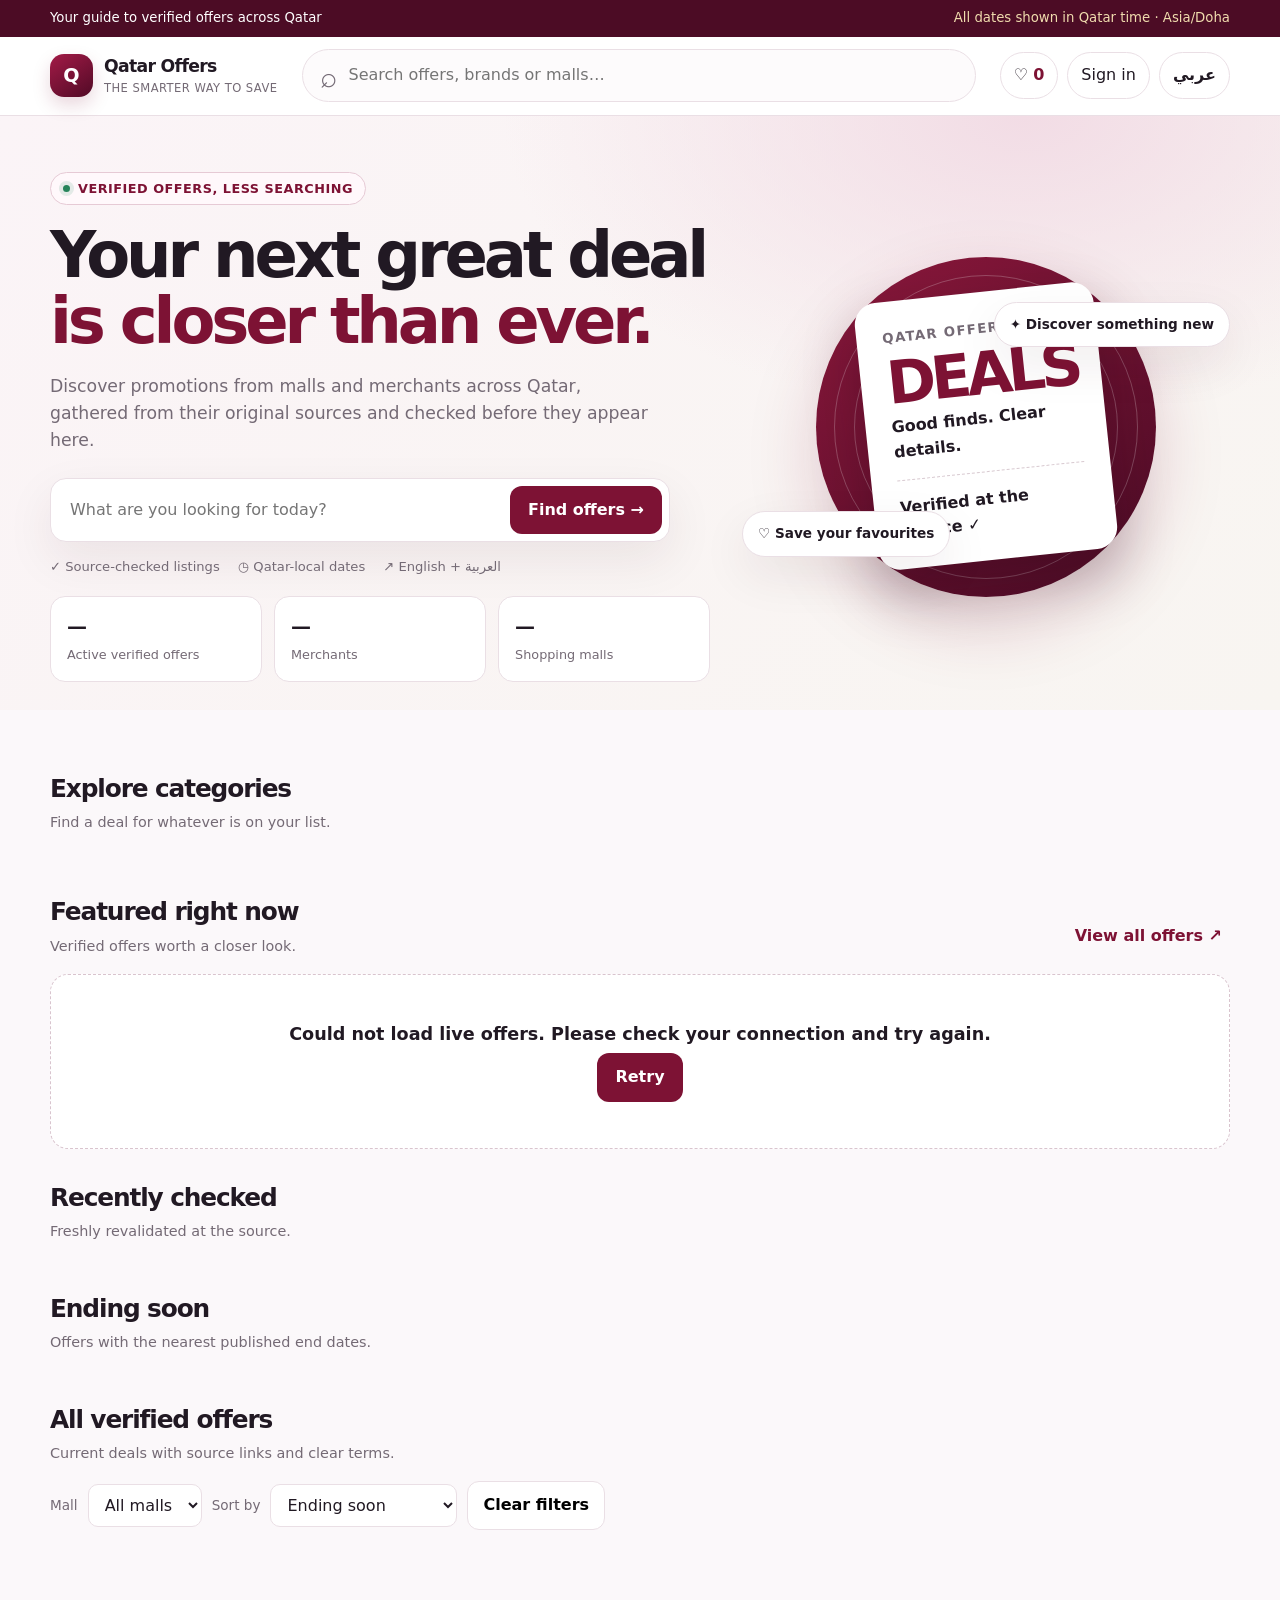
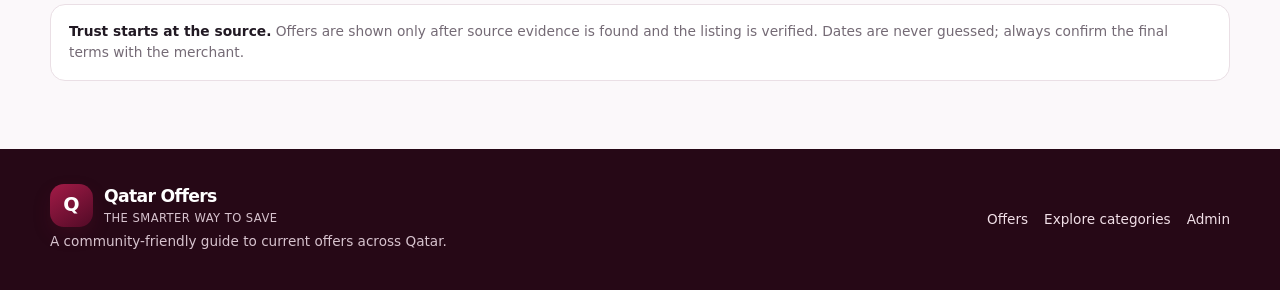
==== web/index.html @ fd4968c2 "Add files via upload" ====
<!doctype html>
<html lang="en" dir="ltr">
<head>
<meta charset="utf-8"><meta name="viewport" content="width=device-width,initial-scale=1">
<title>Qatar Offers — Verified deals across Qatar</title>
<meta name="description" content="Discover verified offers and promotions from shopping malls and merchants across Qatar. English and Arabic support.">
<meta name="theme-color" content="#7d1234"><meta property="og:title" content="Qatar Offers"><meta property="og:description" content="Discover verified offers across Qatar.">
<link rel="manifest" href="manifest.webmanifest"><link rel="icon" href="icon-192.png"><link rel="apple-touch-icon" href="icon-192.png">
<style>
:root{color-scheme:light;--maroon:#7d1234;--maroon2:#a31b47;--gold:#d6b26e;--ink:#211923;--muted:#746a75;--paper:#fbf8fa;--surface:#fff;--line:#eadfe5;--green:#176b48;--green-bg:#e7f6ed;--shadow:0 18px 48px rgba(67,22,43,.08);--radius:22px}*{box-sizing:border-box}html{scroll-behavior:smooth}body{margin:0;background:var(--paper);color:var(--ink);font:16px/1.55 Inter,ui-sans-serif,system-ui,-apple-system,"Segoe UI",sans-serif}button,input,select{font:inherit}button{cursor:pointer}button:focus-visible,a:focus-visible,input:focus-visible,select:focus-visible{outline:3px solid var(--gold);outline-offset:3px}a{color:inherit}.wrap{width:min(1180px,calc(100% - 36px));margin:auto}.topbar{background:#4c0c25;color:#fff;font-size:.83rem}.topinner{display:flex;justify-content:space-between;gap:12px;padding:8px 0}.topinner span:last-child{color:#f0dcae}.sitehead{position:sticky;top:0;z-index:20;background:rgba(255,255,255,.92);backdrop-filter:blur(16px);border-bottom:1px solid var(--line)}.headrow{min-height:78px;display:flex;align-items:center;gap:24px}.brand{display:flex;align-items:center;gap:11px;text-decoration:none;min-width:max-content}.brandmark{width:43px;height:43px;border-radius:14px;background:linear-gradient(145deg,var(--maroon2),#510a26);display:grid;place-items:center;color:#fff;font-weight:900;font-size:1.2rem;box-shadow:0 8px 18px #7d12342b}.brand strong{display:block;font-size:1.08rem;letter-spacing:-.04em}.brand small{display:block;color:var(--muted);font-size:.72rem;letter-spacing:.04em}.search{flex:1;position:relative}.search input{width:100%;border:1px solid var(--line);border-radius:999px;padding:13px 18px 13px 46px;background:#fdfbfc;outline:none}.search:before{content:'⌕';position:absolute;left:18px;top:6px;font-size:1.8rem;color:var(--muted)}.headactions{display:flex;gap:9px;align-items:center}.iconbtn,.langbtn{border:1px solid var(--line);background:#fff;color:var(--ink);padding:10px 13px;border-radius:999px}.iconbtn span{color:var(--maroon);font-weight:800}.langbtn{font-weight:700}.hero{padding:56px 0 28px;background:radial-gradient(ellipse at 80% 0%,#f2dce5 0,transparent 36%),linear-gradient(135deg,#fbf4f7,#f8f5f1)}.hero-grid{display:grid;grid-template-columns:1.15fr .85fr;gap:32px;align-items:center}.eyebrow{display:inline-flex;align-items:center;gap:8px;border:1px solid #e6cad5;background:#fff8fb;border-radius:99px;padding:6px 12px;color:var(--maroon);font-size:.8rem;font-weight:800;letter-spacing:.04em;text-transform:uppercase}.dot{width:7px;height:7px;background:#26845a;border-radius:50%;box-shadow:0 0 0 4px #26845a20}.hero h1{font-size:clamp(2.5rem,5vw,4.4rem);line-height:1.03;letter-spacing:-.065em;margin:18px 0}.hero h1 em{font-style:normal;color:var(--maroon)}.hero p{color:var(--muted);max-width:600px;font-size:1.08rem}.hero-search{display:flex;gap:8px;margin-top:24px;padding:7px;background:#fff;border:1px solid var(--line);border-radius:16px;box-shadow:var(--shadow);max-width:620px}.hero-search input{min-width:0;flex:1;border:0;outline:0;padding:10px 12px;background:transparent}.primary{border:0;border-radius:12px;background:var(--maroon);color:#fff;padding:12px 18px;font-weight:800;transition:transform .18s,background .18s}.primary:hover{background:var(--maroon2);transform:translateY(-1px)}.hero-foot{display:flex;gap:18px;flex-wrap:wrap;color:var(--muted);font-size:.82rem;margin-top:15px}.hero-art{min-height:300px;position:relative;display:grid;place-items:center}.orb{position:absolute;width:min(340px,80%);aspect-ratio:1;border-radius:50%;background:linear-gradient(145deg,#8c183c,#4b0b25);box-shadow:0 28px 70px #7d12342e}.orb:before,.orb:after{content:'';position:absolute;border:1px solid #ffffff3b;border-radius:50%;inset:18px}.orb:after{inset:38px}.deal-ticket{position:relative;z-index:1;background:#fff;border-radius:22px;padding:24px 26px;box-shadow:0 25px 55px #21091642;transform:rotate(-6deg);width:240px}.deal-ticket small{font-weight:800;color:var(--muted);letter-spacing:.1em;text-transform:uppercase}.deal-ticket strong{display:block;color:var(--maroon);font-size:3.7rem;line-height:1.1;letter-spacing:-.08em}.deal-ticket span{display:block;font-weight:800}.deal-ticket .ticketline{height:1px;border-top:1px dashed #d8c9d0;margin:15px 0}.float-pill{position:absolute;z-index:2;background:#fff;border:1px solid var(--line);border-radius:999px;padding:11px 15px;box-shadow:var(--shadow);font-size:.85rem;font-weight:800}.float-pill.one{top:25px;right:0}.float-pill.two{bottom:20px;left:0}.stats{display:grid;grid-template-columns:repeat(3,1fr);gap:12px;margin-top:18px}.stat{padding:14px 16px;border:1px solid var(--line);background:#fff;border-radius:15px}.stat b{font-size:1.25rem;display:block}.stat span{color:var(--muted);font-size:.8rem}.main{padding:30px 0 68px}.section{margin:30px 0}.sectionhead{display:flex;align-items:end;justify-content:space-between;gap:16px;margin-bottom:17px}.sectionhead h2{font-size:1.55rem;letter-spacing:-.045em;margin:0}.sectionhead p{margin:3px 0 0;color:var(--muted);font-size:.9rem}.textbtn{border:0;background:transparent;color:var(--maroon);font-weight:800;padding:8px}.categories{display:flex;gap:9px;overflow:auto;padding:3px 1px 10px;scrollbar-width:thin}.cat{white-space:nowrap;border:1px solid var(--line);border-radius:999px;background:#fff;color:#514651;padding:10px 16px;font-weight:700;transition:.18s}.cat:hover,.cat[aria-pressed=true]{background:var(--maroon);color:#fff;border-color:var(--maroon)}.filters{display:flex;align-items:center;gap:10px;flex-wrap:wrap;margin:15px 0 20px}.filters label{font-size:.85rem;color:var(--muted)}.filters select{border:1px solid var(--line);background:#fff;border-radius:10px;padding:10px 12px;color:var(--ink)}.count{margin-inline-start:auto;color:var(--muted);font-size:.85rem}.offergrid{display:grid;grid-template-columns:repeat(3,minmax(0,1fr));gap:17px}.offer{position:relative;min-width:0;overflow:hidden;border:1px solid var(--line);background:var(--surface);border-radius:19px;box-shadow:0 5px 20px #34162906;transition:transform .2s,box-shadow .2s,border-color .2s;animation:rise .4s both}.offer:hover{transform:translateY(-4px);box-shadow:var(--shadow);border-color:#d5b4c2}.offerimg{height:166px;background:linear-gradient(135deg,#f2e3e9,#f8f4f1);position:relative;overflow:hidden;display:grid;place-items:center}.offerimg img{width:100%;height:100%;object-fit:cover}.offerimg .fallback{font-size:2.8rem;color:#8b2345;font-weight:900;letter-spacing:-.08em}.discount{position:absolute;left:13px;top:13px;background:var(--maroon);color:#fff;padding:7px 10px;border-radius:9px;font-weight:900;font-size:.86rem;box-shadow:0 5px 15px #4b0b2526}.verified{position:absolute;right:12px;top:12px;background:var(--green-bg);color:var(--green);padding:6px 8px;border-radius:99px;font-size:.7rem;font-weight:900}.fav{position:absolute;right:12px;bottom:12px;border:1px solid #e7dce2;background:#ffffffed;border-radius:50%;width:37px;height:37px;font-size:1.2rem;color:var(--maroon)}.offerbody{padding:15px}.merchant{font-size:.78rem;color:var(--muted);font-weight:800;text-transform:uppercase;letter-spacing:.045em;white-space:nowrap;overflow:hidden;text-overflow:ellipsis}.offertitle{font-weight:850;letter-spacing:-.025em;line-height:1.3;margin:7px 0 8px;min-height:2.55em}.desc{font-size:.86rem;color:var(--muted);display:-webkit-box;-webkit-line-clamp:2;-webkit-box-orient:vertical;overflow:hidden;min-height:2.7em}.offerbottom{display:flex;justify-content:space-between;align-items:center;gap:8px;margin-top:14px;padding-top:12px;border-top:1px solid #f0e8ec}.expiry{font-size:.78rem;color:var(--muted)}.expiry.soon{color:#a73a25;font-weight:800}.detailsbtn{border:0;background:transparent;color:var(--maroon);font-weight:900;padding:4px 0}.empty{border:1px dashed #d9c4ce;background:#fff;border-radius:18px;padding:46px 18px;text-align:center;color:var(--muted);grid-column:1/-1}.empty strong{display:block;color:var(--ink);font-size:1.1rem;margin-bottom:5px}.skeleton{height:330px;border-radius:18px;background:linear-gradient(100deg,#f2e9ee 20%,#fff7fa 40%,#f2e9ee 60%);background-size:200% 100%;animation:shine 1.2s infinite}.pagination{display:flex;justify-content:center;align-items:center;gap:8px;margin-top:24px}.pagination button{border:1px solid var(--line);border-radius:10px;padding:9px 14px;background:#fff}.pagination button:disabled{opacity:.4;cursor:not-allowed}.source-note{padding:16px 18px;border:1px solid var(--line);background:#fff;border-radius:15px;color:var(--muted);font-size:.86rem}.source-note b{color:var(--ink)}footer{background:#260816;color:#fff;padding:34px 0}.footerrow{display:flex;justify-content:space-between;align-items:center;gap:20px}.footerrow p{color:#d7c3ce;font-size:.85rem;margin:4px 0}.footerlinks{display:flex;gap:16px;flex-wrap:wrap}.footerlinks a{color:#f1dfe7;font-size:.85rem;text-decoration:none}.footerlinks a:hover{text-decoration:underline}dialog{width:min(620px,calc(100% - 24px));max-height:88vh;overflow:auto;border:1px solid var(--line);border-radius:22px;background:#fff;color:var(--ink);padding:0;box-shadow:0 30px 100px #17040e40}dialog::backdrop{background:#1d0612a6;backdrop-filter:blur(4px)}.modalhead{display:flex;justify-content:space-between;align-items:start;gap:14px;padding:22px 24px 0}.modalhead h2{margin:4px 0;font-size:1.6rem;letter-spacing:-.04em}.close{border:1px solid var(--line);border-radius:50%;width:38px;height:38px;background:#fff;font-size:1.2rem}.modalbody{padding:0 24px 24px}.modalbody p{color:var(--muted)}.modalactions{display:flex;gap:10px;flex-wrap:wrap;margin-top:20px}.secondary{border:1px solid var(--line);border-radius:12px;background:#fff;padding:11px 15px;font-weight:800}.modalmeta{display:flex;gap:8px;flex-wrap:wrap;margin:12px 0}.tag{display:inline-flex;border:1px solid var(--line);border-radius:99px;padding:5px 10px;font-size:.8rem;color:var(--muted)}.toast{position:fixed;bottom:20px;left:50%;transform:translate(-50%,20px);opacity:0;pointer-events:none;background:#24121d;color:#fff;padding:12px 18px;border-radius:12px;z-index:100;transition:.2s;box-shadow:var(--shadow)}.toast.show{opacity:1;transform:translate(-50%,0)}.hidden{display:none!important}.sr{position:absolute;width:1px;height:1px;padding:0;margin:-1px;overflow:hidden;clip:rect(0,0,0,0);white-space:nowrap;border:0}@keyframes rise{from{opacity:0;transform:translateY(8px)}to{opacity:1;transform:translateY(0)}}@keyframes shine{to{background-position:-200% 0}}@media(max-width:900px){.hero-grid{grid-template-columns:1fr .65fr}.offergrid{grid-template-columns:repeat(2,minmax(0,1fr))}.headrow{gap:12px}.brand small{display:none}.hero-art{min-height:250px}.stats{grid-template-columns:repeat(3,1fr)}}@media(max-width:650px){.wrap{width:min(100% - 24px,1180px)}.topinner{font-size:.72rem}.headrow{min-height:68px;flex-wrap:wrap;padding:10px 0}.brand{flex:1}.brandmark{width:38px;height:38px}.headactions{gap:5px}.iconbtn{padding:8px 10px}.search{order:3;flex-basis:100%}.search input{padding:10px 15px 10px 42px}.hero{padding:36px 0 20px}.hero-grid{grid-template-columns:1fr}.hero-art{display:none}.hero h1{font-size:2.7rem}.hero p{font-size:1rem}.hero-search{border-radius:14px}.hero-search .primary{padding:10px 13px}.stats{gap:7px}.stat{padding:10px}.stat b{font-size:1.05rem}.stat span{font-size:.7rem}.main{padding-top:16px}.section{margin:25px 0}.sectionhead h2{font-size:1.3rem}.offergrid{grid-template-columns:1fr;gap:12px}.offer{display:grid;grid-template-columns:112px 1fr;min-height:152px}.offerimg{height:100%;min-height:152px}.offerimg .fallback{font-size:1.9rem}.discount{left:7px;top:7px;font-size:.72rem;padding:5px 6px}.verified{right:5px;top:7px;font-size:.61rem;padding:4px 5px}.fav{width:31px;height:31px;right:6px;bottom:6px}.offerbody{padding:12px}.offertitle{min-height:0;font-size:.95rem}.desc{font-size:.8rem;min-height:0}.offerbottom{margin-top:8px;padding-top:8px}.count{margin-inline-start:0;flex-basis:100%}.filters select{flex:1;min-width:130px}.footerrow{align-items:start;flex-direction:column}.deal-ticket{display:none}}@media(prefers-reduced-motion:reduce){*,*:before,*:after{scroll-behavior:auto!important;animation-duration:.01ms!important;animation-iteration-count:1!important;transition-duration:.01ms!important}}
</style>
</head>
<body>
<div class="topbar"><div class="wrap topinner"><span id="topline">Your guide to verified offers across Qatar</span><span id="timezone">All dates shown in Qatar time · Asia/Doha</span></div></div>
<header class="sitehead"><div class="wrap headrow"><a class="brand" href="./" aria-label="Qatar Offers home"><span class="brandmark">Q</span><span><strong>Qatar Offers</strong><small id="brandtag">THE SMARTER WAY TO SAVE</small></span></a><form id="headerSearch" class="search" role="search"><label class="sr" for="searchInput">Search offers and merchants</label><input id="searchInput" type="search" placeholder="Search offers, brands or malls…" autocomplete="off"></form><div class="headactions"><button id="favoritesBtn" class="iconbtn" type="button" aria-pressed="false">♡ <span id="favCount">0</span></button><button id="accountBtn" class="iconbtn" type="button">Sign in</button><button id="langBtn" class="langbtn" type="button" aria-label="Switch language">عربي</button></div></div></header>
<section class="hero"><div class="wrap hero-grid"><div><span class="eyebrow"><i class="dot"></i><span id="heroEyebrow">Verified offers, less searching</span></span><h1 id="heroTitle">Your next great deal<br>is <em>closer than ever.</em></h1><p id="heroText">Discover promotions from malls and merchants across Qatar, gathered from their original sources and checked before they appear here.</p><form id="heroSearch" class="hero-search" role="search"><label class="sr" for="heroInput">Search Qatar offers</label><input id="heroInput" type="search" placeholder="What are you looking for today?"><button class="primary" id="searchButton" type="submit">Find offers →</button></form><div class="hero-foot"><span>✓ <span id="heroVerified">Source-checked listings</span></span><span>◷ <span id="heroDates">Qatar-local dates</span></span><span>↗ <span id="heroArabic">English + العربية</span></span></div><div class="stats"><div class="stat"><b id="statActive">—</b><span id="statActiveLabel">Active verified offers</span></div><div class="stat"><b id="statMerchants">—</b><span id="statMerchantsLabel">Merchants</span></div><div class="stat"><b id="statMalls">—</b><span id="statMallsLabel">Shopping malls</span></div></div></div><div class="hero-art" aria-hidden="true"><div class="orb"></div><div class="deal-ticket"><small>QATAR OFFERS</small><strong>DEALS</strong><span>Good finds. Clear details.</span><div class="ticketline"></div><span>Verified at the source ✓</span></div><div class="float-pill one">✦ Discover something new</div><div class="float-pill two">♡ Save your favourites</div></div></div></section>
<main class="main wrap"><section class="section" aria-labelledby="categoryTitle"><div class="sectionhead"><div><h2 id="categoryTitle">Explore categories</h2><p id="categorySub">Find a deal for whatever is on your list.</p></div></div><div id="categories" class="categories" aria-label="Offer categories"></div></section>
<section class="section" id="featuredSection"><div class="sectionhead"><div><h2 id="featuredTitle">Featured right now</h2><p id="featuredSub">Verified offers worth a closer look.</p></div><button class="textbtn" id="viewAllBtn" type="button">View all offers ↗</button></div><div id="featuredGrid" class="offergrid" aria-live="polite"><div class="skeleton"></div><div class="skeleton"></div><div class="skeleton"></div></div></section>
<section class="section" id="trendingSection" hidden><div class="sectionhead"><div><h2 id="trendingTitle">Trending offers</h2><p id="trendingSub">Most opened offers on Qatar Offers.</p></div></div><div id="trendingGrid" class="offergrid"></div></section><section class="section" id="latestSection"><div class="sectionhead"><div><h2 id="latestTitle">Recently checked</h2><p id="latestSub">Freshly revalidated at the source.</p></div></div><div id="latestGrid" class="offergrid"></div></section><section class="section" id="endingSection"><div class="sectionhead"><div><h2 id="endingTitle">Ending soon</h2><p id="endingSub">Offers with the nearest published end dates.</p></div></div><div id="endingGrid" class="offergrid"></div></section><section class="section" id="allSection"><div class="sectionhead"><div><h2 id="allTitle">All verified offers</h2><p id="allSub">Current deals with source links and clear terms.</p></div></div><div class="filters"><label for="mallFilter" id="mallLabel">Mall</label><select id="mallFilter"><option value="all">All malls</option></select><label for="sortFilter" id="sortLabel">Sort by</label><select id="sortFilter"><option value="ending">Ending soon</option><option value="newest">Recently checked</option><option value="merchant">Merchant A–Z</option></select><button class="secondary" id="clearFilters" type="button">Clear filters</button><span class="count" id="resultCount" aria-live="polite"></span></div><div id="offerGrid" class="offergrid" aria-live="polite"><div class="skeleton"></div><div class="skeleton"></div><div class="skeleton"></div></div><div id="pagination" class="pagination"></div></section>
<section class="section" id="recentSection" hidden><div class="sectionhead"><div><h2 id="recentTitle">Recently viewed</h2><p id="recentSub">Pick up where you left off.</p></div><button class="textbtn" id="clearRecent" type="button">Clear history</button></div><div id="recentGrid" class="offergrid"></div></section>
<section class="source-note"><b id="sourceNoteTitle">Trust starts at the source.</b> <span id="sourceNoteText">Offers are shown only after source evidence is found and the listing is verified. Dates are never guessed; always confirm the final terms with the merchant.</span> <a href="admin.html" id="adminLink" hidden>Admin dashboard</a></section></main>
<footer><div class="wrap footerrow"><div><a class="brand" href="./" style="color:white"><span class="brandmark">Q</span><span><strong>Qatar Offers</strong><small style="color:#d7c3ce">THE SMARTER WAY TO SAVE</small></span></a><p id="footerText">A community-friendly guide to current offers across Qatar.</p></div><div class="footerlinks"><a href="#allSection" id="footerOffers">Offers</a><a href="#categoryTitle" id="footerCategories">Categories</a><a href="admin.html" id="footerAdmin">Admin</a></div></div></footer>
<dialog id="accountDialog" aria-labelledby="accountTitle"><div class="modalhead"><div><div class="merchant">QATAR OFFERS</div><h2 id="accountTitle">Your account</h2></div><button class="close" id="accountClose" type="button" aria-label="Close">×</button></div><div class="modalbody"><div class="modalactions"><button class="secondary" id="accountLoginMode" type="button">Sign in</button><button class="secondary" id="accountRegisterMode" type="button">Create account</button><button class="secondary" id="accountLogout" type="button" hidden>Sign out</button></div><p id="accountHelp" class="desc"></p><form id="accountForm"><label for="accountUsername" id="accountUsernameLabel">Username</label><input id="accountUsername" autocomplete="username" required minlength="3" maxlength="40"><label for="accountPassword" id="accountPasswordLabel">Password</label><input id="accountPassword" type="password" autocomplete="current-password" required minlength="12" maxlength="256"><button class="primary full" id="accountSubmit" type="submit">Sign in</button><div id="accountError" class="error" role="alert"></div></form></div></dialog><dialog id="offerDialog" aria-labelledby="dialogTitle"><div class="modalhead"><div><div class="merchant" id="dialogMerchant"></div><h2 id="dialogTitle"></h2></div><button class="close" id="dialogClose" type="button" aria-label="Close">×</button></div><div class="modalbody" id="dialogBody"></div></dialog><div id="toast" class="toast" role="status" aria-live="polite"></div>
<script>
'use strict';
const CATEGORIES=[['all','All offers','كل العروض','✦'],['fashion','Fashion','الأزياء','✧'],['food','Food & dining','الطعام والمطاعم','◉'],['electronics','Electronics','الإلكترونيات','▣'],['beauty','Beauty','الجمال','✿'],['home','Home','المنزل','⌂'],['grocery','Grocery','البقالة','◇'],['other','Other','أخرى','＋']];
const TXT={en:{top:'Your guide to verified offers across Qatar',tag:'THE SMARTER WAY TO SAVE',eyebrow:'Verified offers, less searching',hero1:'Your next great deal',hero2:'is closer than ever.',herotext:'Discover promotions from malls and merchants across Qatar, gathered from their original sources and checked before they appear here.',search:'Search offers, brands or malls…',heroSearch:'What are you looking for today?',find:'Find offers →',verified:'Source-checked listings',dates:'Qatar-local dates',arabic:'English + العربية',active:'Active verified offers',merchants:'Merchants',malls:'Shopping malls',categories:'Explore categories',categorySub:'Find a deal for whatever is on your list.',featured:'Featured right now',featuredSub:'Verified offers worth a closer look.',trending:'Trending offers',trendingSub:'Most opened offers on Qatar Offers.',latest:'Recently checked',latestSub:'Freshly revalidated at the source.',ending:'Ending soon',endingSub:'Offers with the nearest published end dates.',viewAll:'View all offers ↗',all:'All verified offers',allSub:'Current deals with source links and clear terms.',mall:'Mall',allMalls:'All malls',sort:'Sort by',ending:'Ending soon',newest:'Recently checked',trendingSort:'Trending',merchantAZ:'Merchant A–Z',clear:'Clear filters',loading:'Loading verified offers…',noneTitle:'No verified offers match yet',none:'Try a different search or remove a filter. We never fill the page with invented deals.',error:'Could not load live offers. Please check your connection and try again.',details:'View details',ends:'Ends',starts:'Starts',noEnd:'No published end date',today:'Last day',days:'days left',verifiedBadge:'✓ Verified',source:'Original source',terms:'Terms & conditions',redemption:'How to redeem',promo:'Promo code',copy:'Copy code',copied:'Promo code copied',share:'Share offer',favorite:'Save offer',unfavorite:'Remove saved offer',saved:'Saved to favourites',unsaved:'Removed from favourites',sourceNoteTitle:'Trust starts at the source.',sourceNoteText:'Offers are shown only after source evidence is found and the listing is verified. Dates are never guessed; always confirm the final terms with the merchant.',recent:'Recently viewed',recentSub:'Pick up where you left off.',clearRecent:'Clear history',historyCleared:'Recently viewed cleared',footer:'A community-friendly guide to current offers across Qatar.',offers:'Offers',admin:'Admin',activeWord:'active',results:n=>`${n} offer${n===1?'':'s'}`,page:(a,b)=>`Page ${a} of ${b}`,retry:'Retry',filtersCleared:'Filters cleared',expired:'Expired or unavailable',openSource:'Visit merchant source ↗',noDescription:'No additional description was published by the source.',unknown:'Merchant offer',signIn:'Sign in',createAccount:'Create account',username:'Username',password:'Password',accountTitle:'Your account',accountHelp:'Sign in to sync saved offers across your devices. Accounts require the self-hosted backend.',accountLogout:'Sign out',accountSaved:'Your account is ready.',accountLogin:'Sign in',offline:'Showing only saved, verified listings. Live updates are unavailable right now.'},ar:{top:'دليلك إلى العروض الموثقة في قطر',tag:'الطريقة الأذكى للتوفير',eyebrow:'عروض موثقة، بحث أقل',hero1:'عرضك الرائع التالي',hero2:'أقرب مما تتخيل.',herotext:'اكتشف عروض المجمعات والمتاجر في قطر من مصادرها الأصلية بعد التحقق منها قبل عرضها هنا.',search:'ابحث عن العروض أو العلامات التجارية أو المجمعات…',heroSearch:'ما الذي تبحث عنه اليوم؟',find:'ابحث عن العروض ←',verified:'عروض تم التحقق من مصادرها',dates:'التواريخ حسب توقيت قطر',arabic:'العربية + English',active:'العروض الموثقة النشطة',merchants:'المتاجر',malls:'المجمعات التجارية',categories:'تصفح الفئات',categorySub:'اعثر على عرض يناسب احتياجاتك.',featured:'عروض مميزة الآن',featuredSub:'عروض موثقة تستحق الاطلاع.',trending:'العروض الرائجة',trendingSub:'العروض الأكثر فتحاً على عروض قطر.',latest:'تم التحقق منها مؤخراً',latestSub:'عروض أعيد التحقق منها من المصدر.',ending:'تنتهي قريباً',endingSub:'العروض الأقرب إلى تاريخ الانتهاء المنشور.',viewAll:'عرض كل العروض ↗',all:'جميع العروض الموثقة',allSub:'عروض حالية مع روابط المصدر والشروط الواضحة.',mall:'المجمع',allMalls:'كل المجمعات',sort:'ترتيب حسب',ending:'الأقرب انتهاءً',newest:'الأحدث تحققاً',trendingSort:'الأكثر رواجاً',merchantAZ:'المتجر أبجدياً',clear:'مسح عوامل التصفية',loading:'جارٍ تحميل العروض الموثقة…',noneTitle:'لا توجد عروض موثقة مطابقة حالياً',none:'جرّب بحثاً مختلفاً أو أزل أحد عوامل التصفية. لا نعرض عروضاً مختلقة.',error:'تعذر تحميل العروض المباشرة. تحقق من الاتصال وحاول مجدداً.',details:'عرض التفاصيل',ends:'ينتهي',starts:'يبدأ',noEnd:'لا يوجد تاريخ انتهاء منشور',today:'آخر يوم',days:'أيام متبقية',verifiedBadge:'✓ موثق',source:'المصدر الأصلي',terms:'الشروط والأحكام',redemption:'طريقة الاستفادة',promo:'رمز الخصم',copy:'نسخ الرمز',copied:'تم نسخ رمز الخصم',share:'مشاركة العرض',favorite:'حفظ العرض',unfavorite:'إزالة من المحفوظات',saved:'تم الحفظ في المفضلة',unsaved:'تمت الإزالة من المفضلة',sourceNoteTitle:'الثقة تبدأ من المصدر.',sourceNoteText:'لا نعرض العرض إلا بعد العثور على دليل في المصدر والتحقق منه. لا نخمن تواريخ الانتهاء؛ تأكد دائماً من الشروط النهائية لدى المتجر.',recent:'شوهدت مؤخراً',recentSub:'تابع من حيث توقفت.',clearRecent:'مسح السجل',historyCleared:'تم مسح سجل المشاهدة',footer:'دليلك لاكتشاف العروض الحالية في قطر.',offers:'العروض',admin:'الإدارة',activeWord:'نشط',results:n=>`${n} عرض`,page:(a,b)=>`الصفحة ${a} من ${b}`,retry:'إعادة المحاولة',filtersCleared:'تم مسح عوامل التصفية',expired:'منتهي أو غير متاح',openSource:'زيارة مصدر المتجر ↗',noDescription:'لم ينشر المصدر وصفاً إضافياً.',unknown:'عرض من المتجر',signIn:'تسجيل الدخول',createAccount:'إنشاء حساب',username:'اسم المستخدم',password:'كلمة المرور',accountTitle:'حسابك',accountHelp:'سجّل الدخول لمزامنة العروض المحفوظة بين أجهزتك. تتطلب الحسابات تشغيل الخادم الخاص بالتطبيق.',accountLogout:'تسجيل الخروج',accountSaved:'حسابك جاهز.',accountLogin:'تسجيل الدخول',offline:'نعرض العروض الموثقة المحفوظة فقط. التحديث المباشر غير متاح حالياً.'}};
let lang=localStorage.getItem('qo-lang')||'en',allOffers=[],malls=[],categories=[],merchantRecords=[],currentUser=null,accountMode='login',favoriteIds=new Set(JSON.parse(localStorage.getItem('qo-favorites')||'[]')),recentIds=JSON.parse(localStorage.getItem('qo-recent')||'[]'),filters={q:'',category:'all',mall:'all',sort:'ending',favorites:false,page:1},apiLive=false,toastTimer;
const $=id=>document.getElementById(id),T=()=>TXT[lang],esc=s=>String(s??'').replace(/[&<>"']/g,c=>({'&':'&amp;','<':'&lt;','>':'&gt;','"':'&quot;',"'":'&#39;'}[c])),safeUrl=s=>{try{const u=new URL(s,location.href);return ['http:','https:'].includes(u.protocol)?u.href:''}catch{return''}},today=()=>new Date(new Date().toLocaleString('en-US',{timeZone:'Asia/Qatar'}).split(',')[0]),qatarDate=()=>new Intl.DateTimeFormat('en-CA',{timeZone:'Asia/Qatar',year:'numeric',month:'2-digit',day:'2-digit'}).format(new Date()),daysLeft=o=>{if(!o.end_date)return null;return Math.round((Date.parse(o.end_date+'T00:00:00Z')-Date.parse(qatarDate()+'T00:00:00Z'))/86400000)},merchantLogo=o=>(o.store_name||'?').trim().split(/\s+/).slice(0,2).map(x=>x[0]||'').join('').toUpperCase(),title=o=>lang==='ar'&&o.title_ar?o.title_ar:o.title,merchantName=o=>{const m=merchantRecords.find(x=>x.name===o.store_name||(x.aliases||[]).includes(o.store_name));return lang==='ar'&&(m?.name_ar||o.store_name_ar)?(m?.name_ar||o.store_name_ar):m?.name||o.store_name};
function showToast(msg){$('toast').textContent=msg;$('toast').classList.add('show');clearTimeout(toastTimer);toastTimer=setTimeout(()=>$('toast').classList.remove('show'),2400)}
function storeFavs(){localStorage.setItem('qo-favorites',JSON.stringify([...favoriteIds]));$('favCount').textContent=favoriteIds.size}
async function refreshAccount(syncLocal=false){if(!apiLive){currentUser=null;updateAccountButton();return}try{const me=await getJson('/api/auth/me');currentUser=me.user||null;if(currentUser){const server=await getJson('/api/me/favorites').catch(()=>[]);const serverIds=new Set(server.map(o=>o.id));for(const o of server)favoriteIds.add(o.id);storeFavs();if(syncLocal)for(const id of favoriteIds)if(!serverIds.has(id))fetch('/api/me/favorites/'+encodeURIComponent(id),{method:'POST',credentials:'same-origin',headers:{'Content-Type':'application/json'},body:JSON.stringify({favorite:true})}).catch(()=>{});if(currentUser.role==='admin')$('adminLink').hidden=false}}catch{currentUser=null}updateAccountButton();if(allOffers.length){renderAll();renderFeatured();renderRecent()}}
function updateAccountButton(){if($('accountBtn'))$('accountBtn').textContent=currentUser?currentUser.username:T().signIn;$('accountLogout').hidden=!currentUser;$('accountForm').classList.toggle('hidden',Boolean(currentUser));$('accountLoginMode').hidden=Boolean(currentUser);$('accountRegisterMode').hidden=Boolean(currentUser)}
function setAccountMode(mode){accountMode=mode;$('accountTitle').textContent=currentUser?T().accountTitle:mode==='login'?T().signIn:T().createAccount;$('accountSubmit').textContent=mode==='login'?T().accountLogin:T().createAccount;$('accountPassword').autocomplete=mode==='login'?'current-password':'new-password';$('accountError').textContent='';}
function isExpired(o){const d=qatarDate();return (o.end_date&&o.end_date<d)||(o.start_date&&o.start_date>d)}
function isVerified(o){const checked=o.last_checked_at||o.verified_at;const fresh=checked&&Number.isFinite(Date.parse(checked))&&(Date.now()-Date.parse(checked))<=7*86400000;return o.verification_status==='verified'&&o.is_active!==false&&!isExpired(o)&&Boolean(fresh)}
async function getJson(url){const r=await fetch(url,{headers:{Accept:'application/json'}});if(!r.ok)throw Error('HTTP '+r.status);return r.json()}
async function loadData(){let apiOffers=[],apiMalls=[],apiCats=[];try{const [first,m,c,merchants]=await Promise.all([getJson('/api/offers?limit=100&page=1'),getJson('/api/malls'),getJson('/api/categories'),getJson('/api/merchants')]);apiOffers=first.offers||[];merchantRecords=merchants||[];for(let page=2;page<=(first.pages||1);page++){const next=await getJson('/api/offers?limit=100&page='+page);apiOffers.push(...(next.offers||[]))}apiMalls=m||[];apiCats=c||[];apiLive=true}catch{apiLive=false}
 if(!apiLive){try{const [o,m]=await Promise.all([getJson('offers.json'),getJson('malls.json')]);apiOffers=o.offers||[];apiMalls=m||[];categories=CATEGORIES.map(([slug,name,name_ar])=>({slug,name,name_ar}));$('sourceNoteText').textContent=T().sourceNoteText}catch{throw Error('Could not load offers')}}
 allOffers=apiOffers.filter(isVerified);malls=apiMalls;categories=apiCats.length?apiCats:categories;$('sourceNoteText').textContent=T().sourceNoteText;renderStats();renderCategories();fillMalls();renderAll();renderFeatured();renderRecent();await refreshAccount(false);}
function renderStats(){const unique=new Set(allOffers.map(o=>o.store_name));$('statActive').textContent=allOffers.length.toLocaleString();$('statMerchants').textContent=unique.size.toLocaleString();$('statMalls').textContent=new Set(allOffers.map(o=>o.mall_id||o.mall_name).filter(Boolean)).size.toLocaleString()}
function applyText(){const t=T();document.documentElement.lang=lang;document.documentElement.dir=lang==='ar'?'rtl':'ltr';document.title=lang==='ar'?'عروض قطر — عروض موثقة':'Qatar Offers — Verified deals across Qatar';$('topline').textContent=t.top;$('brandtag').textContent=t.tag;$('heroEyebrow').textContent=t.eyebrow;$('heroTitle').innerHTML=esc(t.hero1)+'<br><em>'+esc(t.hero2)+'</em>';$('heroText').textContent=t.herotext;$('searchInput').placeholder=t.search;$('heroInput').placeholder=t.heroSearch;$('searchButton').textContent=t.find;$('heroVerified').textContent=t.verified;$('heroDates').textContent=t.dates;$('heroArabic').textContent=t.arabic;$('statActiveLabel').textContent=t.active;$('statMerchantsLabel').textContent=t.merchants;$('statMallsLabel').textContent=t.malls;$('categoryTitle').textContent=t.categories;$('categorySub').textContent=t.categorySub;$('featuredTitle').textContent=t.featured;$('featuredSub').textContent=t.featuredSub;$('trendingTitle').textContent=t.trending;$('trendingSub').textContent=t.trendingSub;$('latestTitle').textContent=t.latest;$('latestSub').textContent=t.latestSub;$('endingTitle').textContent=t.ending;$('endingSub').textContent=t.endingSub;$('sourceNoteText').textContent=t.sourceNoteText;$('viewAllBtn').textContent=t.viewAll;$('allTitle').textContent=t.all;$('allSub').textContent=t.allSub;$('mallLabel').textContent=t.mall;$('sortLabel').textContent=t.sort;$('clearFilters').textContent=t.clear;$('recentTitle').textContent=t.recent;$('recentSub').textContent=t.recentSub;$('clearRecent').textContent=t.clearRecent;$('sourceNoteTitle').textContent=t.sourceNoteTitle;$('sourceNoteText').textContent=t.sourceNoteText;$('footerText').textContent=t.footer;$('footerOffers').textContent=t.offers;$('footerCategories').textContent=t.categories;$('footerAdmin').textContent=t.admin;$('langBtn').textContent=lang==='en'?'عربي':'English';$('accountTitle').textContent=currentUser?t.accountTitle:(accountMode==='login'?t.signIn:t.createAccount);$('accountLoginMode').textContent=t.signIn;$('accountRegisterMode').textContent=t.createAccount;$('accountLogout').textContent=t.accountLogout;$('accountUsernameLabel').textContent=t.username;$('accountPasswordLabel').textContent=t.password;$('accountHelp').textContent=t.accountHelp;$('accountSubmit').textContent=accountMode==='login'?t.accountLogin:t.createAccount;updateAccountButton();$('sortFilter').innerHTML=`<option value="ending">${t.ending}</option><option value="newest">${t.newest}</option><option value="trending">${t.trendingSort}</option><option value="merchant">${t.merchantAZ}</option>`;$('mallFilter').options[0].textContent=t.allMalls}
function renderCategories(){const arr=CATEGORIES.map(([slug,en,ar,icon])=>({slug,name:en,name_ar:ar,icon}));for(const c of categories){if(c.slug&&!arr.some(x=>x.slug===c.slug))arr.push({slug:c.slug,name:c.name||c.slug,name_ar:c.name_ar||c.name||c.slug,icon:'◇'})}$('categories').innerHTML=arr.map(c=>`<button class="cat" type="button" data-category="${esc(c.slug)}" aria-pressed="${filters.category===c.slug}">${c.icon} ${esc(lang==='ar'?c.name_ar:c.name)}</button>`).join('')}
function fillMalls(){const select=$('mallFilter'),old=filters.mall;select.innerHTML=`<option value="all">${T().allMalls}</option>`+malls.map(m=>`<option value="${esc(m.id)}">${esc(lang==='ar'&&m.name_ar?m.name_ar:m.name)}</option>`).join('');select.value=old}
function matched(){let list=allOffers.filter(o=>!filters.favorites||favoriteIds.has(o.id));if(filters.category!=='all')list=list.filter(o=>o.category===filters.category);if(filters.mall!=='all')list=list.filter(o=>o.mall_id===filters.mall);if(filters.q){const q=filters.q.toLocaleLowerCase();list=list.filter(o=>[o.title,o.title_ar,o.store_name,merchantName(o),o.mall_name,o.description,o.category].some(v=>String(v||'').toLocaleLowerCase().includes(q)))}if(filters.sort==='newest')list.sort((a,b)=>String(b.last_checked_at||b.last_seen||'').localeCompare(String(a.last_checked_at||a.last_seen||'')));else if(filters.sort==='trending')list.sort((a,b)=>Number(b.views||0)-Number(a.views||0));else if(filters.sort==='merchant')list.sort((a,b)=>a.store_name.localeCompare(b.store_name));else list.sort((a,b)=>(a.end_date||'9999-12-31').localeCompare(b.end_date||'9999-12-31'));return list}
function card(o,i){const d=daysLeft(o),exp=d===null?T().noEnd:d<=0?T().today:`${d} ${T().days}`,merchant=merchantRecords.find(m=>m.name===o.store_name||(m.aliases||[]).includes(o.store_name)),image=safeUrl(o.image_url)||safeUrl(merchant?.logo_url),endClass=d!==null&&d<=3?'expiry soon':'expiry';const disc=o.discount_text?`<span class="discount">${esc(o.discount_text)}</span>`:'';return `<article class="offer" style="animation-delay:${Math.min(i,8)*35}ms"><div class="offerimg">${image?`<img loading="lazy" src="${esc(image)}" alt="${esc(o.store_name)} offer" onload="this.nextElementSibling.style.display='none'" onerror="this.remove()">`:''}<span class="fallback">${esc(merchantLogo(o))}</span>${disc}<span class="verified">${T().verifiedBadge}</span><button class="fav" type="button" data-fav="${esc(o.id)}" aria-label="${favoriteIds.has(o.id)?T().unfavorite:T().favorite}" aria-pressed="${favoriteIds.has(o.id)}">${favoriteIds.has(o.id)?'♥':'♡'}</button></div><div class="offerbody"><button class="merchant" style="border:0;background:transparent;padding:0;text-align:start;cursor:pointer" type="button" data-merchant="${esc(o.store_name)}">${esc(merchantName(o))}${o.mall_name?' · '+esc(o.mall_name):''}</button><div class="offertitle">${esc(title(o))}</div><div class="desc">${esc(o.description||T().noDescription)}</div><div class="offerbottom"><span class="${endClass}">${d===null?'◷':'◷ '+esc(exp)}</span><button class="detailsbtn" type="button" data-open="${esc(o.id)}">${T().details} ↗</button></div></div></article>`}
function renderGrid(target,list,empty=true){const el=$(target);if(!list.length){el.innerHTML=empty?`<div class="empty"><strong>${T().noneTitle}</strong>${T().none}</div>`:'';return}el.innerHTML=list.map(card).join('')}
function renderFeatured(){let list=[...allOffers].sort((a,b)=>{const da=daysLeft(a),db=daysLeft(b);return (da===null?9999:da)-(db===null?9999:db)}).slice(0,3);renderGrid('featuredGrid',list);const trend=[...allOffers].filter(o=>Number(o.views||0)>0).sort((a,b)=>Number(b.views||0)-Number(a.views||0)).slice(0,3);$('trendingSection').hidden=!trend.length;renderGrid('trendingGrid',trend,false);const latest=[...allOffers].sort((a,b)=>String(b.last_checked_at||b.last_seen||'').localeCompare(String(a.last_checked_at||a.last_seen||''))).slice(0,3);renderGrid('latestGrid',latest);const ending=[...allOffers].filter(o=>o.end_date).sort((a,b)=>a.end_date.localeCompare(b.end_date)).slice(0,3);$('endingSection').hidden=!ending.length;renderGrid('endingGrid',ending,false);}
function renderAll(){const list=matched(),pageSize=9,pages=Math.max(1,Math.ceil(list.length/pageSize));filters.page=Math.min(filters.page,pages);const start=(filters.page-1)*pageSize;renderGrid('offerGrid',list.slice(start,start+pageSize));$('resultCount').textContent=T().results(list.length);$('pagination').innerHTML=pages>1?`<button type="button" data-page="${filters.page-1}" ${filters.page<=1?'disabled':''}>←</button><span>${T().page(filters.page,pages)}</span><button type="button" data-page="${filters.page+1}" ${filters.page>=pages?'disabled':''}>→</button>`:'';$('favoritesBtn').setAttribute('aria-pressed',filters.favorites);$('favoritesBtn').innerHTML=`${filters.favorites?'♥':'♡'} <span id="favCount">${favoriteIds.size}</span>`}
function renderRecent(){const list=recentIds.map(id=>allOffers.find(o=>o.id===id)).filter(Boolean).slice(0,3);$('recentSection').hidden=!list.length;renderGrid('recentGrid',list,false)}
function toggleFavorite(id){if(favoriteIds.has(id)){favoriteIds.delete(id);showToast(T().unsaved)}else{favoriteIds.add(id);showToast(T().saved)}storeFavs();renderAll();renderFeatured();renderRecent();if(apiLive)fetch('/api/me/favorites/'+encodeURIComponent(id),{method:'POST',credentials:'same-origin',headers:{'Content-Type':'application/json'},body:JSON.stringify({favorite:favoriteIds.has(id)})}).catch(()=>{})}
function addRecent(id){recentIds=[id,...recentIds.filter(x=>x!==id)].slice(0,12);localStorage.setItem('qo-recent',JSON.stringify(recentIds));renderRecent()}
function openOffer(id){const o=allOffers.find(x=>x.id===id);if(!o)return;addRecent(id);if(apiLive)fetch('/api/offers/'+encodeURIComponent(id),{credentials:'same-origin'}).then(r=>r.ok?r.json():null).then(d=>{if(d?.offer){const ix=allOffers.findIndex(x=>x.id===id);if(ix>=0)allOffers[ix]={...allOffers[ix],...d.offer};renderFeatured()}}).catch(()=>{});$('dialogMerchant').textContent=merchantName(o)+(o.mall_name?' · '+o.mall_name:'');$('dialogTitle').textContent=title(o);const source=safeUrl(o.source_url),d=daysLeft(o);let meta=`<span class="tag">${T().verifiedBadge}</span><span class="tag">${esc(o.category||'other')}</span><span class="tag">${d===null?T().noEnd:d<=0?T().today:T().ends+' '+esc(o.end_date)}</span>`;let prices='';if(o.original_price||o.sale_price)prices=`<p><b>${esc(o.sale_price||'')}</b> ${o.original_price?`<s>${esc(o.original_price)}</s>`:''} <span class="tag">QAR</span></p>`;let code=o.promo_code?`<p><b>${T().promo}:</b> <code>${esc(o.promo_code)}</code> <button class="secondary" type="button" data-copy="${esc(o.promo_code)}">${T().copy}</button></p>`:'';let terms=o.terms?`<h3>${T().terms}</h3><p>${esc(o.terms)}</p>`:'';let description=o.description?esc(o.description):T().noDescription;const related=allOffers.filter(x=>x.id!==o.id&&(x.category===o.category||x.store_name===o.store_name)).slice(0,3);let relatedHtml=related.length?`<h3>${lang==='ar'?'عروض ذات صلة':'Related offers'}</h3><div class="modalmeta">${related.map(x=>`<button class="secondary" type="button" data-open="${esc(x.id)}">${esc(x.store_name)}: ${esc(title(x)).slice(0,70)}</button>`).join('')}</div>`:'';$('dialogBody').innerHTML=`<div class="modalmeta">${meta}</div><p>${description}</p>${prices}${code}${o.start_date?`<p><b>${T().starts}:</b> ${esc(o.start_date)}</p>`:''}${o.end_date?`<p><b>${T().ends}:</b> ${esc(o.end_date)}</p>`:''}${terms}${o.redemption_instructions?`<h3>${T().redemption}</h3><p>${esc(o.redemption_instructions)}</p>`:''}<p><small>${T().source}: ${o.last_checked_at?esc(o.last_checked_at):'—'}</small></p>${relatedHtml}<div class="modalactions">${source?`<a class="primary" href="${esc(source)}" target="_blank" rel="noopener noreferrer">${T().openSource}</a>`:''}<button class="secondary" type="button" data-share="${esc(o.id)}">${T().share}</button><button class="secondary" type="button" data-fav="${esc(o.id)}">${favoriteIds.has(o.id)?T().unfavorite:T().favorite}</button></div>`;if(!$('offerDialog').open)$('offerDialog').showModal()}
function submitSearch(q){filters.q=q.trim();filters.page=1;$('searchInput').value=filters.q;$('heroInput').value=filters.q;renderAll();$('allSection').scrollIntoView({behavior:'smooth',block:'start'})}
function showError(){ $('featuredGrid').innerHTML=`<div class="empty"><strong>${T().error}</strong><button class="primary" id="retryBtn" type="button">${T().retry}</button></div>`;$('offerGrid').innerHTML='';$('retryBtn')?.addEventListener('click',()=>location.reload())}
$('headerSearch').addEventListener('submit',e=>{e.preventDefault();submitSearch($('searchInput').value)});$('heroSearch').addEventListener('submit',e=>{e.preventDefault();submitSearch($('heroInput').value)});$('searchInput').addEventListener('input',()=>{filters.q=$('searchInput').value;filters.page=1;$('heroInput').value=filters.q;renderAll()});$('heroInput').addEventListener('input',()=>{$('searchInput').value=$('heroInput').value});$('mallFilter').addEventListener('change',e=>{filters.mall=e.target.value;filters.page=1;renderAll()});$('sortFilter').addEventListener('change',e=>{filters.sort=e.target.value;filters.page=1;renderAll()});$('clearFilters').addEventListener('click',()=>{filters={q:'',category:'all',mall:'all',sort:'ending',favorites:false,page:1};$('searchInput').value='';$('heroInput').value='';$('mallFilter').value='all';$('sortFilter').value='ending';renderCategories();renderAll();showToast(T().filtersCleared)});$('viewAllBtn').addEventListener('click',()=>$('allSection').scrollIntoView({behavior:'smooth'}));$('favoritesBtn').addEventListener('click',()=>{filters.favorites=!filters.favorites;filters.page=1;renderAll();$('allSection').scrollIntoView({behavior:'smooth'})});$('langBtn').addEventListener('click',()=>{lang=lang==='en'?'ar':'en';localStorage.setItem('qo-lang',lang);applyText();fillMalls();renderCategories();renderAll();renderFeatured();renderRecent()});$('clearRecent').addEventListener('click',()=>{recentIds=[];localStorage.setItem('qo-recent','[]');renderRecent();showToast(T().historyCleared)});$('accountBtn').addEventListener('click',()=>{setAccountMode('login');$('accountHelp').textContent=apiLive?T().accountHelp:(lang==='ar'?'يتطلب تسجيل الدخول نشر الواجهة الخلفية على خادمك. تبقى المفضلة محفوظة على هذا الجهاز.':'Sign-in requires the backend to be deployed on your server. Favourites remain saved on this device.');$('accountDialog').showModal()});$('accountClose').addEventListener('click',()=>$('accountDialog').close());$('accountLoginMode').addEventListener('click',()=>setAccountMode('login'));$('accountRegisterMode').addEventListener('click',()=>setAccountMode('register'));$('accountLogout').addEventListener('click',async()=>{await fetch('/api/auth/logout',{method:'POST',credentials:'same-origin',headers:{'Content-Type':'application/json'},body:'{}'}).catch(()=>{});currentUser=null;updateAccountButton();$('accountDialog').close();showToast(T().accountLogout)});$('accountForm').addEventListener('submit',async e=>{e.preventDefault();$('accountError').textContent='';if(!apiLive){$('accountError').textContent=lang==='ar'?'تتطلب هذه الميزة تشغيل الواجهة الخلفية.':'This feature requires the backend to be running.';return}try{const endpoint=accountMode==='login'?'/api/auth/login':'/api/auth/register';await fetch(endpoint,{method:'POST',credentials:'same-origin',headers:{'Content-Type':'application/json'},body:JSON.stringify({username:$('accountUsername').value,password:$('accountPassword').value})}).then(async r=>{const d=await r.json().catch(()=>({}));if(!r.ok)throw Error(d.detail||'Sign in failed');return d});await refreshAccount(true);$('accountPassword').value='';$('accountDialog').close();showToast(T().accountSaved)}catch(err){$('accountError').textContent=err.message}});$('accountDialog').addEventListener('click',e=>{if(e.target===$('accountDialog'))$('accountDialog').close()});$('dialogClose').addEventListener('click',()=>$('offerDialog').close());$('offerDialog').addEventListener('click',e=>{if(e.target===$('offerDialog'))$('offerDialog').close()});
document.addEventListener('click',async e=>{const b=e.target.closest('button');if(!b)return;if(b.dataset.category){filters.category=b.dataset.category;filters.page=1;renderCategories();renderAll();$('allSection').scrollIntoView({behavior:'smooth'})}if(b.dataset.merchant){filters.q=b.dataset.merchant;$('searchInput').value=filters.q;$('heroInput').value=filters.q;filters.page=1;renderAll();$('allSection').scrollIntoView({behavior:'smooth'})}if(b.dataset.fav){toggleFavorite(b.dataset.fav)}if(b.dataset.open){openOffer(b.dataset.open)}if(b.dataset.page){filters.page=Number(b.dataset.page);renderAll();$('allSection').scrollIntoView({behavior:'smooth'})}if(b.dataset.copy){try{await navigator.clipboard.writeText(b.dataset.copy);showToast(T().copied)}catch{showToast(b.dataset.copy)}}if(b.dataset.share){const o=allOffers.find(x=>x.id===b.dataset.share);const url=new URL(location.href);url.hash='offer-'+encodeURIComponent(o.id);try{if(navigator.share)await navigator.share({title:o.title,text:o.description||o.title,url:url.href});else{await navigator.clipboard.writeText(url.href);showToast(T().share)}}catch{}}});
async function boot(){applyText();storeFavs();try{await loadData();if(location.hash.startsWith('#offer-'))openOffer(decodeURIComponent(location.hash.slice(7)))}catch(e){showError()}}
if('serviceWorker'in navigator)navigator.serviceWorker.register('sw.js').catch(()=>{});boot();
</script></body></html>
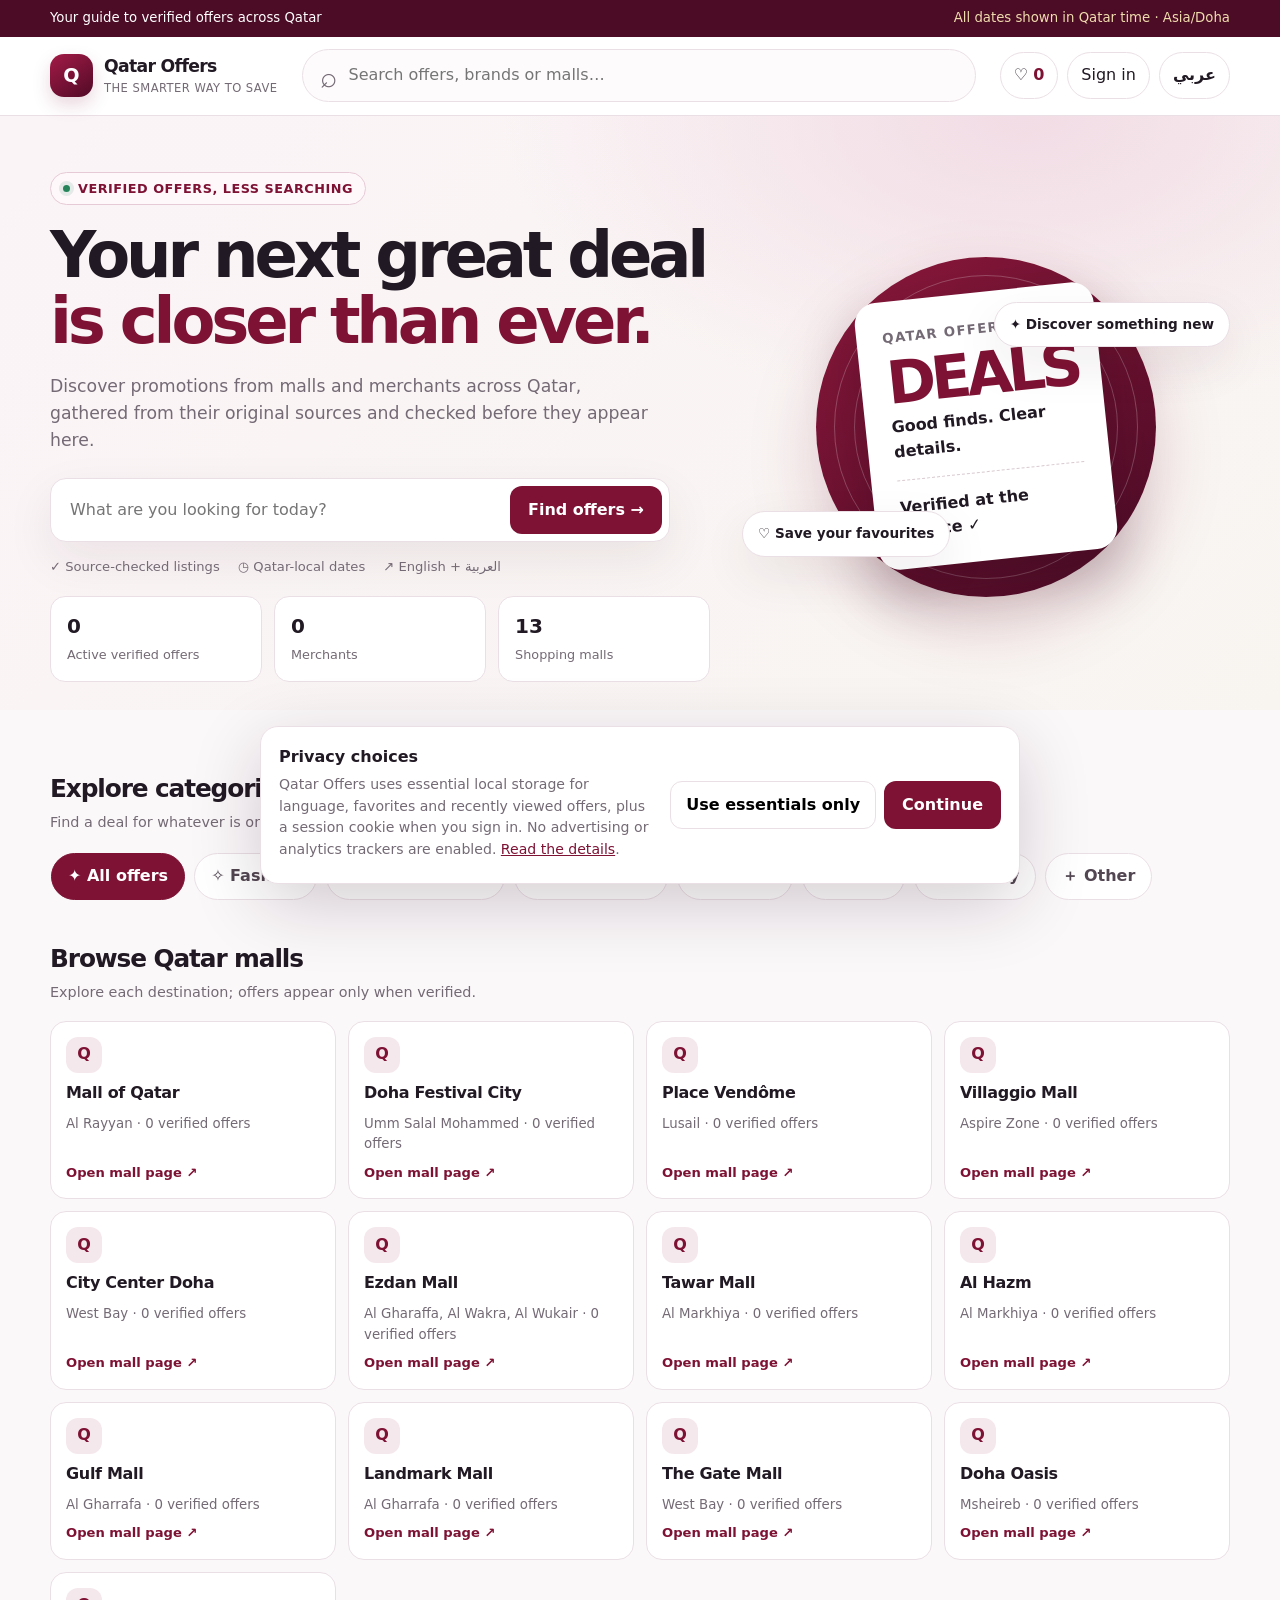
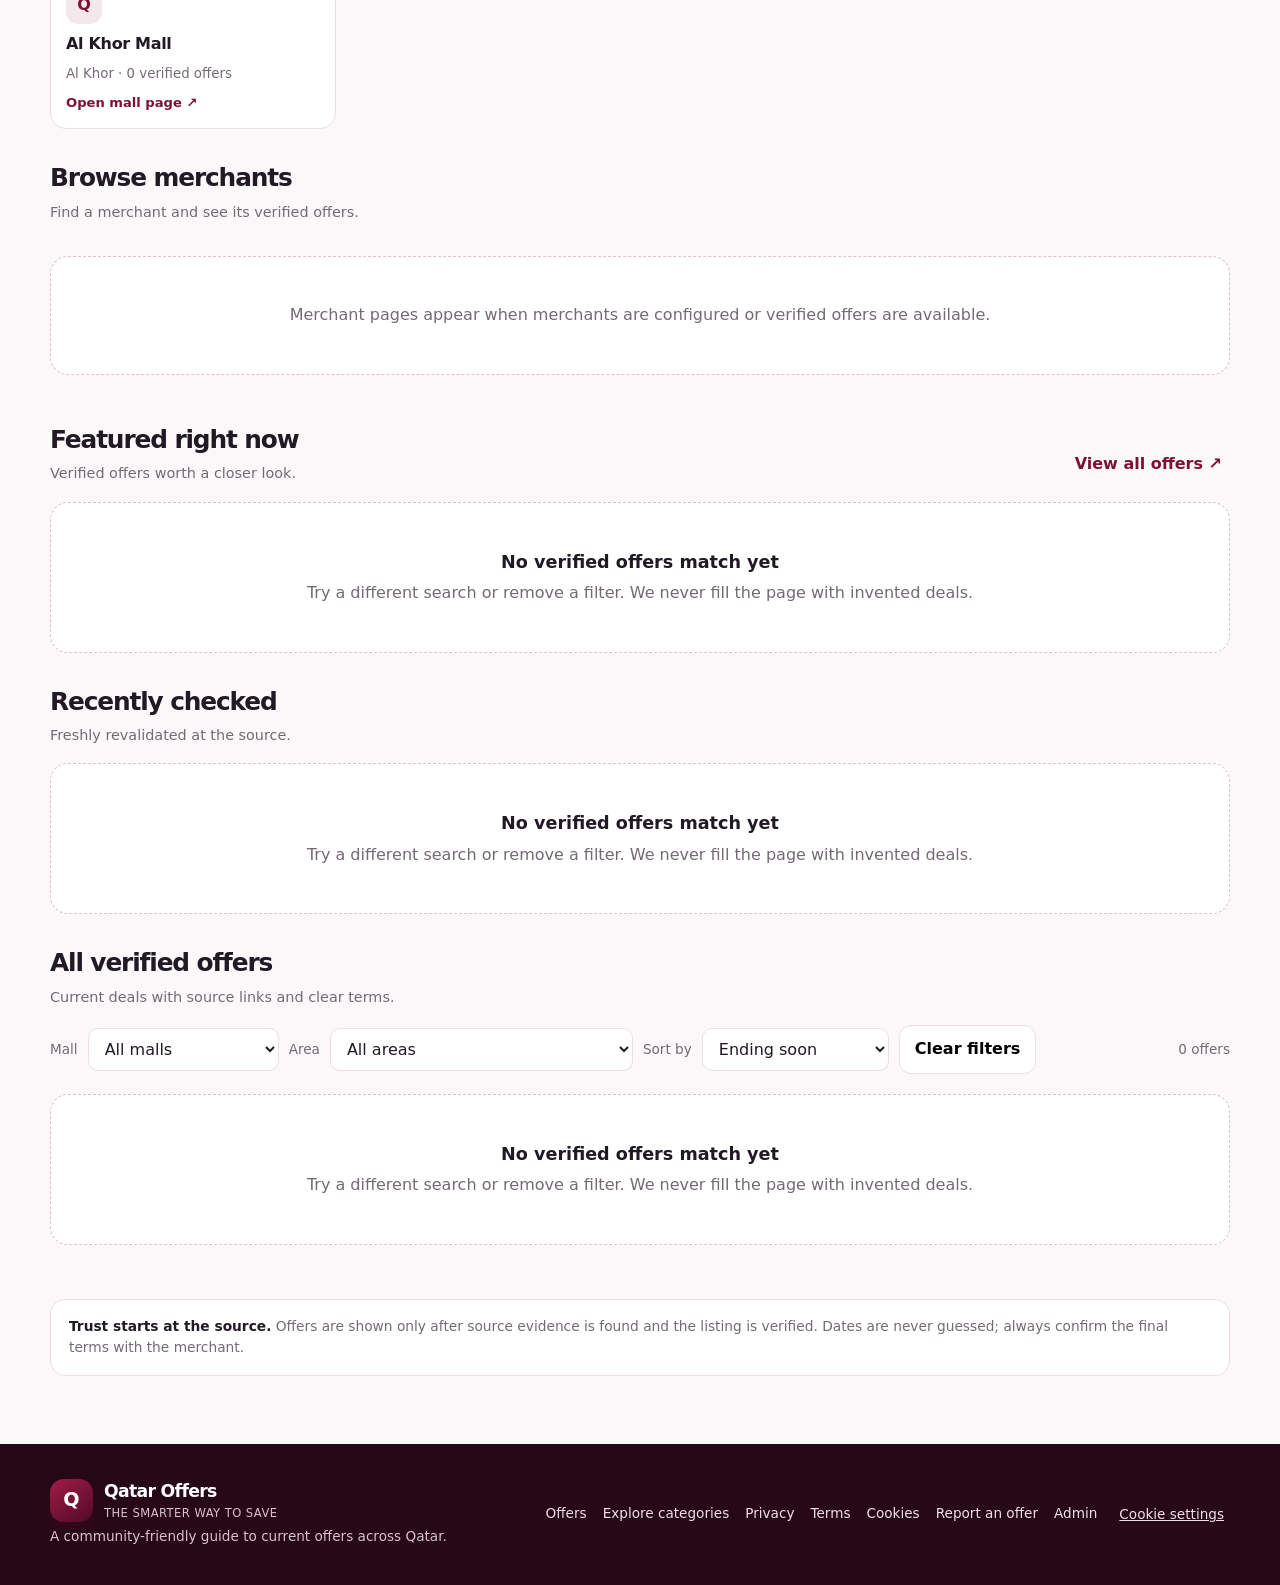
==== commit 2a20fc8d: "Add files via upload" ====
--- a/web/index.html
+++ b/web/index.html
@@ -8,41 +8,46 @@
 <link rel="manifest" href="manifest.webmanifest"><link rel="icon" href="icon-192.png"><link rel="apple-touch-icon" href="icon-192.png">
 <style>
 :root{color-scheme:light;--maroon:#7d1234;--maroon2:#a31b47;--gold:#d6b26e;--ink:#211923;--muted:#746a75;--paper:#fbf8fa;--surface:#fff;--line:#eadfe5;--green:#176b48;--green-bg:#e7f6ed;--shadow:0 18px 48px rgba(67,22,43,.08);--radius:22px}*{box-sizing:border-box}html{scroll-behavior:smooth}body{margin:0;background:var(--paper);color:var(--ink);font:16px/1.55 Inter,ui-sans-serif,system-ui,-apple-system,"Segoe UI",sans-serif}button,input,select{font:inherit}button{cursor:pointer}button:focus-visible,a:focus-visible,input:focus-visible,select:focus-visible{outline:3px solid var(--gold);outline-offset:3px}a{color:inherit}.wrap{width:min(1180px,calc(100% - 36px));margin:auto}.topbar{background:#4c0c25;color:#fff;font-size:.83rem}.topinner{display:flex;justify-content:space-between;gap:12px;padding:8px 0}.topinner span:last-child{color:#f0dcae}.sitehead{position:sticky;top:0;z-index:20;background:rgba(255,255,255,.92);backdrop-filter:blur(16px);border-bottom:1px solid var(--line)}.headrow{min-height:78px;display:flex;align-items:center;gap:24px}.brand{display:flex;align-items:center;gap:11px;text-decoration:none;min-width:max-content}.brandmark{width:43px;height:43px;border-radius:14px;background:linear-gradient(145deg,var(--maroon2),#510a26);display:grid;place-items:center;color:#fff;font-weight:900;font-size:1.2rem;box-shadow:0 8px 18px #7d12342b}.brand strong{display:block;font-size:1.08rem;letter-spacing:-.04em}.brand small{display:block;color:var(--muted);font-size:.72rem;letter-spacing:.04em}.search{flex:1;position:relative}.search input{width:100%;border:1px solid var(--line);border-radius:999px;padding:13px 18px 13px 46px;background:#fdfbfc;outline:none}.search:before{content:'⌕';position:absolute;left:18px;top:6px;font-size:1.8rem;color:var(--muted)}.headactions{display:flex;gap:9px;align-items:center}.iconbtn,.langbtn{border:1px solid var(--line);background:#fff;color:var(--ink);padding:10px 13px;border-radius:999px}.iconbtn span{color:var(--maroon);font-weight:800}.langbtn{font-weight:700}.hero{padding:56px 0 28px;background:radial-gradient(ellipse at 80% 0%,#f2dce5 0,transparent 36%),linear-gradient(135deg,#fbf4f7,#f8f5f1)}.hero-grid{display:grid;grid-template-columns:1.15fr .85fr;gap:32px;align-items:center}.eyebrow{display:inline-flex;align-items:center;gap:8px;border:1px solid #e6cad5;background:#fff8fb;border-radius:99px;padding:6px 12px;color:var(--maroon);font-size:.8rem;font-weight:800;letter-spacing:.04em;text-transform:uppercase}.dot{width:7px;height:7px;background:#26845a;border-radius:50%;box-shadow:0 0 0 4px #26845a20}.hero h1{font-size:clamp(2.5rem,5vw,4.4rem);line-height:1.03;letter-spacing:-.065em;margin:18px 0}.hero h1 em{font-style:normal;color:var(--maroon)}.hero p{color:var(--muted);max-width:600px;font-size:1.08rem}.hero-search{display:flex;gap:8px;margin-top:24px;padding:7px;background:#fff;border:1px solid var(--line);border-radius:16px;box-shadow:var(--shadow);max-width:620px}.hero-search input{min-width:0;flex:1;border:0;outline:0;padding:10px 12px;background:transparent}.primary{border:0;border-radius:12px;background:var(--maroon);color:#fff;padding:12px 18px;font-weight:800;transition:transform .18s,background .18s}.primary:hover{background:var(--maroon2);transform:translateY(-1px)}.hero-foot{display:flex;gap:18px;flex-wrap:wrap;color:var(--muted);font-size:.82rem;margin-top:15px}.hero-art{min-height:300px;position:relative;display:grid;place-items:center}.orb{position:absolute;width:min(340px,80%);aspect-ratio:1;border-radius:50%;background:linear-gradient(145deg,#8c183c,#4b0b25);box-shadow:0 28px 70px #7d12342e}.orb:before,.orb:after{content:'';position:absolute;border:1px solid #ffffff3b;border-radius:50%;inset:18px}.orb:after{inset:38px}.deal-ticket{position:relative;z-index:1;background:#fff;border-radius:22px;padding:24px 26px;box-shadow:0 25px 55px #21091642;transform:rotate(-6deg);width:240px}.deal-ticket small{font-weight:800;color:var(--muted);letter-spacing:.1em;text-transform:uppercase}.deal-ticket strong{display:block;color:var(--maroon);font-size:3.7rem;line-height:1.1;letter-spacing:-.08em}.deal-ticket span{display:block;font-weight:800}.deal-ticket .ticketline{height:1px;border-top:1px dashed #d8c9d0;margin:15px 0}.float-pill{position:absolute;z-index:2;background:#fff;border:1px solid var(--line);border-radius:999px;padding:11px 15px;box-shadow:var(--shadow);font-size:.85rem;font-weight:800}.float-pill.one{top:25px;right:0}.float-pill.two{bottom:20px;left:0}.stats{display:grid;grid-template-columns:repeat(3,1fr);gap:12px;margin-top:18px}.stat{padding:14px 16px;border:1px solid var(--line);background:#fff;border-radius:15px}.stat b{font-size:1.25rem;display:block}.stat span{color:var(--muted);font-size:.8rem}.main{padding:30px 0 68px}.section{margin:30px 0}.sectionhead{display:flex;align-items:end;justify-content:space-between;gap:16px;margin-bottom:17px}.sectionhead h2{font-size:1.55rem;letter-spacing:-.045em;margin:0}.sectionhead p{margin:3px 0 0;color:var(--muted);font-size:.9rem}.textbtn{border:0;background:transparent;color:var(--maroon);font-weight:800;padding:8px}.categories{display:flex;gap:9px;overflow:auto;padding:3px 1px 10px;scrollbar-width:thin}.cat{white-space:nowrap;border:1px solid var(--line);border-radius:999px;background:#fff;color:#514651;padding:10px 16px;font-weight:700;transition:.18s}.cat:hover,.cat[aria-pressed=true]{background:var(--maroon);color:#fff;border-color:var(--maroon)}.filters{display:flex;align-items:center;gap:10px;flex-wrap:wrap;margin:15px 0 20px}.filters label{font-size:.85rem;color:var(--muted)}.filters select{border:1px solid var(--line);background:#fff;border-radius:10px;padding:10px 12px;color:var(--ink)}.count{margin-inline-start:auto;color:var(--muted);font-size:.85rem}.offergrid{display:grid;grid-template-columns:repeat(3,minmax(0,1fr));gap:17px}.offer{position:relative;min-width:0;overflow:hidden;border:1px solid var(--line);background:var(--surface);border-radius:19px;box-shadow:0 5px 20px #34162906;transition:transform .2s,box-shadow .2s,border-color .2s;animation:rise .4s both}.offer:hover{transform:translateY(-4px);box-shadow:var(--shadow);border-color:#d5b4c2}.offerimg{height:166px;background:linear-gradient(135deg,#f2e3e9,#f8f4f1);position:relative;overflow:hidden;display:grid;place-items:center}.offerimg img{width:100%;height:100%;object-fit:cover}.offerimg .fallback{font-size:2.8rem;color:#8b2345;font-weight:900;letter-spacing:-.08em}.discount{position:absolute;left:13px;top:13px;background:var(--maroon);color:#fff;padding:7px 10px;border-radius:9px;font-weight:900;font-size:.86rem;box-shadow:0 5px 15px #4b0b2526}.verified{position:absolute;right:12px;top:12px;background:var(--green-bg);color:var(--green);padding:6px 8px;border-radius:99px;font-size:.7rem;font-weight:900}.fav{position:absolute;right:12px;bottom:12px;border:1px solid #e7dce2;background:#ffffffed;border-radius:50%;width:37px;height:37px;font-size:1.2rem;color:var(--maroon)}.offerbody{padding:15px}.merchant{font-size:.78rem;color:var(--muted);font-weight:800;text-transform:uppercase;letter-spacing:.045em;white-space:nowrap;overflow:hidden;text-overflow:ellipsis}.offertitle{font-weight:850;letter-spacing:-.025em;line-height:1.3;margin:7px 0 8px;min-height:2.55em}.desc{font-size:.86rem;color:var(--muted);display:-webkit-box;-webkit-line-clamp:2;-webkit-box-orient:vertical;overflow:hidden;min-height:2.7em}.offerbottom{display:flex;justify-content:space-between;align-items:center;gap:8px;margin-top:14px;padding-top:12px;border-top:1px solid #f0e8ec}.expiry{font-size:.78rem;color:var(--muted)}.expiry.soon{color:#a73a25;font-weight:800}.detailsbtn{border:0;background:transparent;color:var(--maroon);font-weight:900;padding:4px 0}.empty{border:1px dashed #d9c4ce;background:#fff;border-radius:18px;padding:46px 18px;text-align:center;color:var(--muted);grid-column:1/-1}.empty strong{display:block;color:var(--ink);font-size:1.1rem;margin-bottom:5px}.skeleton{height:330px;border-radius:18px;background:linear-gradient(100deg,#f2e9ee 20%,#fff7fa 40%,#f2e9ee 60%);background-size:200% 100%;animation:shine 1.2s infinite}.pagination{display:flex;justify-content:center;align-items:center;gap:8px;margin-top:24px}.pagination button{border:1px solid var(--line);border-radius:10px;padding:9px 14px;background:#fff}.pagination button:disabled{opacity:.4;cursor:not-allowed}.source-note{padding:16px 18px;border:1px solid var(--line);background:#fff;border-radius:15px;color:var(--muted);font-size:.86rem}.source-note b{color:var(--ink)}footer{background:#260816;color:#fff;padding:34px 0}.footerrow{display:flex;justify-content:space-between;align-items:center;gap:20px}.footerrow p{color:#d7c3ce;font-size:.85rem;margin:4px 0}.footerlinks{display:flex;gap:16px;flex-wrap:wrap}.footerlinks a{color:#f1dfe7;font-size:.85rem;text-decoration:none}.footerlinks a:hover{text-decoration:underline}dialog{width:min(620px,calc(100% - 24px));max-height:88vh;overflow:auto;border:1px solid var(--line);border-radius:22px;background:#fff;color:var(--ink);padding:0;box-shadow:0 30px 100px #17040e40}dialog::backdrop{background:#1d0612a6;backdrop-filter:blur(4px)}.modalhead{display:flex;justify-content:space-between;align-items:start;gap:14px;padding:22px 24px 0}.modalhead h2{margin:4px 0;font-size:1.6rem;letter-spacing:-.04em}.close{border:1px solid var(--line);border-radius:50%;width:38px;height:38px;background:#fff;font-size:1.2rem}.modalbody{padding:0 24px 24px}.modalbody p{color:var(--muted)}.modalactions{display:flex;gap:10px;flex-wrap:wrap;margin-top:20px}.secondary{border:1px solid var(--line);border-radius:12px;background:#fff;padding:11px 15px;font-weight:800}.modalmeta{display:flex;gap:8px;flex-wrap:wrap;margin:12px 0}.tag{display:inline-flex;border:1px solid var(--line);border-radius:99px;padding:5px 10px;font-size:.8rem;color:var(--muted)}.toast{position:fixed;bottom:20px;left:50%;transform:translate(-50%,20px);opacity:0;pointer-events:none;background:#24121d;color:#fff;padding:12px 18px;border-radius:12px;z-index:100;transition:.2s;box-shadow:var(--shadow)}.toast.show{opacity:1;transform:translate(-50%,0)}.hidden{display:none!important}.sr{position:absolute;width:1px;height:1px;padding:0;margin:-1px;overflow:hidden;clip:rect(0,0,0,0);white-space:nowrap;border:0}@keyframes rise{from{opacity:0;transform:translateY(8px)}to{opacity:1;transform:translateY(0)}}@keyframes shine{to{background-position:-200% 0}}@media(max-width:900px){.hero-grid{grid-template-columns:1fr .65fr}.offergrid{grid-template-columns:repeat(2,minmax(0,1fr))}.headrow{gap:12px}.brand small{display:none}.hero-art{min-height:250px}.stats{grid-template-columns:repeat(3,1fr)}}@media(max-width:650px){.wrap{width:min(100% - 24px,1180px)}.topinner{font-size:.72rem}.headrow{min-height:68px;flex-wrap:wrap;padding:10px 0}.brand{flex:1}.brandmark{width:38px;height:38px}.headactions{gap:5px}.iconbtn{padding:8px 10px}.search{order:3;flex-basis:100%}.search input{padding:10px 15px 10px 42px}.hero{padding:36px 0 20px}.hero-grid{grid-template-columns:1fr}.hero-art{display:none}.hero h1{font-size:2.7rem}.hero p{font-size:1rem}.hero-search{border-radius:14px}.hero-search .primary{padding:10px 13px}.stats{gap:7px}.stat{padding:10px}.stat b{font-size:1.05rem}.stat span{font-size:.7rem}.main{padding-top:16px}.section{margin:25px 0}.sectionhead h2{font-size:1.3rem}.offergrid{grid-template-columns:1fr;gap:12px}.offer{display:grid;grid-template-columns:112px 1fr;min-height:152px}.offerimg{height:100%;min-height:152px}.offerimg .fallback{font-size:1.9rem}.discount{left:7px;top:7px;font-size:.72rem;padding:5px 6px}.verified{right:5px;top:7px;font-size:.61rem;padding:4px 5px}.fav{width:31px;height:31px;right:6px;bottom:6px}.offerbody{padding:12px}.offertitle{min-height:0;font-size:.95rem}.desc{font-size:.8rem;min-height:0}.offerbottom{margin-top:8px;padding-top:8px}.count{margin-inline-start:0;flex-basis:100%}.filters select{flex:1;min-width:130px}.footerrow{align-items:start;flex-direction:column}.deal-ticket{display:none}}@media(prefers-reduced-motion:reduce){*,*:before,*:after{scroll-behavior:auto!important;animation-duration:.01ms!important;animation-iteration-count:1!important;transition-duration:.01ms!important}}
-</style>
+.footerpolicy{border:0;background:transparent;color:#f1dfe7;font:inherit;font-size:.85rem;text-decoration:underline;cursor:pointer}.account-consent{display:flex;gap:8px;align-items:flex-start;margin:14px 0;font-size:.85rem;color:var(--muted)}.account-consent input{width:auto;margin-top:5px;flex:0 0 auto}.cookie-banner{position:fixed;z-index:120;bottom:16px;left:16px;right:16px;width:min(760px,calc(100% - 32px));margin:auto;background:#fff;border:1px solid var(--line);border-radius:18px;box-shadow:0 20px 70px #20071530;padding:18px;display:flex;gap:18px;align-items:center;justify-content:space-between}.cookie-banner[hidden]{display:none}.cookie-banner p{margin:4px 0;color:var(--muted);font-size:.88rem}.cookie-actions{display:flex;gap:8px;flex-wrap:wrap;flex-shrink:0}.cookie-actions button{white-space:nowrap}.legal-link{color:var(--maroon)}@media(max-width:650px){.cookie-banner{align-items:stretch;flex-direction:column;bottom:8px;left:8px;right:8px;width:calc(100% - 16px)}.cookie-actions{display:grid;grid-template-columns:1fr 1fr}.footerlinks{gap:10px}}.mallgrid{display:grid;grid-template-columns:repeat(4,minmax(0,1fr));gap:12px}.mallcard{display:flex;flex-direction:column;align-items:stretch;gap:8px;min-height:145px;padding:15px;border:1px solid var(--line);border-radius:16px;background:#fff;color:var(--ink);transition:transform .18s,border-color .18s,box-shadow .18s}.mallcard:hover{border-color:#d5b4c2;box-shadow:var(--shadow)}.mallbrowse{display:flex;flex-direction:column;align-items:flex-start;gap:8px;text-align:start;flex:1;border:0;background:transparent;color:inherit;padding:0;cursor:pointer}.mallcard strong{font-size:1rem;letter-spacing:-.02em}.mallcard small{color:var(--muted)}.mallcard .mallmark{display:grid;place-items:center;width:36px;height:36px;border-radius:12px;background:#f5e8ed;color:var(--maroon);font-weight:900}.mallcard>a,.merchantcard>a{font-size:.82rem;font-weight:800;color:var(--maroon);text-decoration:none}.mallcard>a:hover,.merchantcard>a:hover{text-decoration:underline}.merchantgrid{display:grid;grid-template-columns:repeat(4,minmax(0,1fr));gap:12px}.merchantcard{display:flex;flex-direction:column;gap:8px;padding:15px;border:1px solid var(--line);border-radius:16px;background:#fff;min-height:120px}.merchantbrowse{border:0;background:transparent;color:var(--ink);font-weight:850;text-align:start;padding:0;cursor:pointer}.merchantcard small{color:var(--muted)}@media(max-width:900px){.mallgrid,.merchantgrid{grid-template-columns:repeat(3,minmax(0,1fr))}}@media(max-width:650px){.mallgrid,.merchantgrid{grid-template-columns:repeat(2,minmax(0,1fr));gap:8px}.mallcard,.merchantcard{min-height:116px;padding:13px}}</style>
 </head>
 <body>
 <div class="topbar"><div class="wrap topinner"><span id="topline">Your guide to verified offers across Qatar</span><span id="timezone">All dates shown in Qatar time · Asia/Doha</span></div></div>
 <header class="sitehead"><div class="wrap headrow"><a class="brand" href="./" aria-label="Qatar Offers home"><span class="brandmark">Q</span><span><strong>Qatar Offers</strong><small id="brandtag">THE SMARTER WAY TO SAVE</small></span></a><form id="headerSearch" class="search" role="search"><label class="sr" for="searchInput">Search offers and merchants</label><input id="searchInput" type="search" placeholder="Search offers, brands or malls…" autocomplete="off"></form><div class="headactions"><button id="favoritesBtn" class="iconbtn" type="button" aria-pressed="false">♡ <span id="favCount">0</span></button><button id="accountBtn" class="iconbtn" type="button">Sign in</button><button id="langBtn" class="langbtn" type="button" aria-label="Switch language">عربي</button></div></div></header>
 <section class="hero"><div class="wrap hero-grid"><div><span class="eyebrow"><i class="dot"></i><span id="heroEyebrow">Verified offers, less searching</span></span><h1 id="heroTitle">Your next great deal<br>is <em>closer than ever.</em></h1><p id="heroText">Discover promotions from malls and merchants across Qatar, gathered from their original sources and checked before they appear here.</p><form id="heroSearch" class="hero-search" role="search"><label class="sr" for="heroInput">Search Qatar offers</label><input id="heroInput" type="search" placeholder="What are you looking for today?"><button class="primary" id="searchButton" type="submit">Find offers →</button></form><div class="hero-foot"><span>✓ <span id="heroVerified">Source-checked listings</span></span><span>◷ <span id="heroDates">Qatar-local dates</span></span><span>↗ <span id="heroArabic">English + العربية</span></span></div><div class="stats"><div class="stat"><b id="statActive">—</b><span id="statActiveLabel">Active verified offers</span></div><div class="stat"><b id="statMerchants">—</b><span id="statMerchantsLabel">Merchants</span></div><div class="stat"><b id="statMalls">—</b><span id="statMallsLabel">Shopping malls</span></div></div></div><div class="hero-art" aria-hidden="true"><div class="orb"></div><div class="deal-ticket"><small>QATAR OFFERS</small><strong>DEALS</strong><span>Good finds. Clear details.</span><div class="ticketline"></div><span>Verified at the source ✓</span></div><div class="float-pill one">✦ Discover something new</div><div class="float-pill two">♡ Save your favourites</div></div></div></section>
 <main class="main wrap"><section class="section" aria-labelledby="categoryTitle"><div class="sectionhead"><div><h2 id="categoryTitle">Explore categories</h2><p id="categorySub">Find a deal for whatever is on your list.</p></div></div><div id="categories" class="categories" aria-label="Offer categories"></div></section>
+<section class="section" id="mallsSection" aria-labelledby="mallsTitle"><div class="sectionhead"><div><h2 id="mallsTitle">Browse Qatar malls</h2><p id="mallsSubtitle">Explore each destination; offers appear only when verified.</p></div></div><div id="mallsGrid" class="mallgrid"></div></section>
+<section class="section" id="merchantsSection" aria-labelledby="merchantsTitle"><div class="sectionhead"><div><h2 id="merchantsTitle">Browse merchants</h2><p id="merchantsSubtitle">Find a merchant and see its verified offers.</p></div></div><div id="merchantsGrid" class="merchantgrid"></div></section>
 <section class="section" id="featuredSection"><div class="sectionhead"><div><h2 id="featuredTitle">Featured right now</h2><p id="featuredSub">Verified offers worth a closer look.</p></div><button class="textbtn" id="viewAllBtn" type="button">View all offers ↗</button></div><div id="featuredGrid" class="offergrid" aria-live="polite"><div class="skeleton"></div><div class="skeleton"></div><div class="skeleton"></div></div></section>
-<section class="section" id="trendingSection" hidden><div class="sectionhead"><div><h2 id="trendingTitle">Trending offers</h2><p id="trendingSub">Most opened offers on Qatar Offers.</p></div></div><div id="trendingGrid" class="offergrid"></div></section><section class="section" id="latestSection"><div class="sectionhead"><div><h2 id="latestTitle">Recently checked</h2><p id="latestSub">Freshly revalidated at the source.</p></div></div><div id="latestGrid" class="offergrid"></div></section><section class="section" id="endingSection"><div class="sectionhead"><div><h2 id="endingTitle">Ending soon</h2><p id="endingSub">Offers with the nearest published end dates.</p></div></div><div id="endingGrid" class="offergrid"></div></section><section class="section" id="allSection"><div class="sectionhead"><div><h2 id="allTitle">All verified offers</h2><p id="allSub">Current deals with source links and clear terms.</p></div></div><div class="filters"><label for="mallFilter" id="mallLabel">Mall</label><select id="mallFilter"><option value="all">All malls</option></select><label for="sortFilter" id="sortLabel">Sort by</label><select id="sortFilter"><option value="ending">Ending soon</option><option value="newest">Recently checked</option><option value="merchant">Merchant A–Z</option></select><button class="secondary" id="clearFilters" type="button">Clear filters</button><span class="count" id="resultCount" aria-live="polite"></span></div><div id="offerGrid" class="offergrid" aria-live="polite"><div class="skeleton"></div><div class="skeleton"></div><div class="skeleton"></div></div><div id="pagination" class="pagination"></div></section>
+<section class="section" id="trendingSection" hidden><div class="sectionhead"><div><h2 id="trendingTitle">Trending offers</h2><p id="trendingSub">Most opened offers on Qatar Offers.</p></div></div><div id="trendingGrid" class="offergrid"></div></section><section class="section" id="latestSection"><div class="sectionhead"><div><h2 id="latestTitle">Recently checked</h2><p id="latestSub">Freshly revalidated at the source.</p></div></div><div id="latestGrid" class="offergrid"></div></section><section class="section" id="endingSection"><div class="sectionhead"><div><h2 id="endingTitle">Ending soon</h2><p id="endingSub">Offers with the nearest published end dates.</p></div></div><div id="endingGrid" class="offergrid"></div></section><section class="section" id="allSection"><div class="sectionhead"><div><h2 id="allTitle">All verified offers</h2><p id="allSub">Current deals with source links and clear terms.</p></div></div><div class="filters"><label for="mallFilter" id="mallLabel">Mall</label><select id="mallFilter"><option value="all">All malls</option></select><label for="areaFilter" id="areaLabel">Area</label><select id="areaFilter"><option value="all">All areas</option></select><label for="sortFilter" id="sortLabel">Sort by</label><select id="sortFilter"><option value="ending">Ending soon</option><option value="newest">Recently checked</option><option value="merchant">Merchant A–Z</option></select><button class="secondary" id="clearFilters" type="button">Clear filters</button><span class="count" id="resultCount" aria-live="polite"></span></div><div id="offerGrid" class="offergrid" aria-live="polite"><div class="skeleton"></div><div class="skeleton"></div><div class="skeleton"></div></div><div id="pagination" class="pagination"></div></section>
 <section class="section" id="recentSection" hidden><div class="sectionhead"><div><h2 id="recentTitle">Recently viewed</h2><p id="recentSub">Pick up where you left off.</p></div><button class="textbtn" id="clearRecent" type="button">Clear history</button></div><div id="recentGrid" class="offergrid"></div></section>
 <section class="source-note"><b id="sourceNoteTitle">Trust starts at the source.</b> <span id="sourceNoteText">Offers are shown only after source evidence is found and the listing is verified. Dates are never guessed; always confirm the final terms with the merchant.</span> <a href="admin.html" id="adminLink" hidden>Admin dashboard</a></section></main>
-<footer><div class="wrap footerrow"><div><a class="brand" href="./" style="color:white"><span class="brandmark">Q</span><span><strong>Qatar Offers</strong><small style="color:#d7c3ce">THE SMARTER WAY TO SAVE</small></span></a><p id="footerText">A community-friendly guide to current offers across Qatar.</p></div><div class="footerlinks"><a href="#allSection" id="footerOffers">Offers</a><a href="#categoryTitle" id="footerCategories">Categories</a><a href="admin.html" id="footerAdmin">Admin</a></div></div></footer>
-<dialog id="accountDialog" aria-labelledby="accountTitle"><div class="modalhead"><div><div class="merchant">QATAR OFFERS</div><h2 id="accountTitle">Your account</h2></div><button class="close" id="accountClose" type="button" aria-label="Close">×</button></div><div class="modalbody"><div class="modalactions"><button class="secondary" id="accountLoginMode" type="button">Sign in</button><button class="secondary" id="accountRegisterMode" type="button">Create account</button><button class="secondary" id="accountLogout" type="button" hidden>Sign out</button></div><p id="accountHelp" class="desc"></p><form id="accountForm"><label for="accountUsername" id="accountUsernameLabel">Username</label><input id="accountUsername" autocomplete="username" required minlength="3" maxlength="40"><label for="accountPassword" id="accountPasswordLabel">Password</label><input id="accountPassword" type="password" autocomplete="current-password" required minlength="12" maxlength="256"><button class="primary full" id="accountSubmit" type="submit">Sign in</button><div id="accountError" class="error" role="alert"></div></form></div></dialog><dialog id="offerDialog" aria-labelledby="dialogTitle"><div class="modalhead"><div><div class="merchant" id="dialogMerchant"></div><h2 id="dialogTitle"></h2></div><button class="close" id="dialogClose" type="button" aria-label="Close">×</button></div><div class="modalbody" id="dialogBody"></div></dialog><div id="toast" class="toast" role="status" aria-live="polite"></div>
+<footer><div class="wrap footerrow"><div><a class="brand" href="./" style="color:white"><span class="brandmark">Q</span><span><strong>Qatar Offers</strong><small style="color:#d7c3ce">THE SMARTER WAY TO SAVE</small></span></a><p id="footerText">A community-friendly guide to current offers across Qatar.</p></div><div class="footerlinks"><a href="#allSection" id="footerOffers">Offers</a><a href="#categoryTitle" id="footerCategories">Categories</a><a href="privacy.html">Privacy</a><a href="terms.html">Terms</a><a href="cookies.html">Cookies</a><a href="report.html">Report an offer</a><a href="admin.html" id="footerAdmin">Admin</a><button type="button" class="footerpolicy" id="cookieSettings">Cookie settings</button></div></div></footer>
+<dialog id="accountDialog" aria-labelledby="accountTitle"><div class="modalhead"><div><div class="merchant">QATAR OFFERS</div><h2 id="accountTitle">Your account</h2></div><button class="close" id="accountClose" type="button" aria-label="Close">×</button></div><div class="modalbody"><div class="modalactions"><button class="secondary" id="accountLoginMode" type="button">Sign in</button><button class="secondary" id="accountRegisterMode" type="button">Create account</button><button class="secondary" id="accountLogout" type="button" hidden>Sign out</button><button class="secondary" id="accountDelete" type="button" hidden>Delete account</button></div><p id="accountHelp" class="desc"></p><form id="accountForm"><label for="accountUsername" id="accountUsernameLabel">Username</label><input id="accountUsername" autocomplete="username" required minlength="3" maxlength="40"><label for="accountPassword" id="accountPasswordLabel">Password</label><input id="accountPassword" type="password" autocomplete="current-password" required minlength="12" maxlength="256"><label id="accountConsentWrap" class="account-consent hidden"><input id="accountTermsAccepted" type="checkbox"> I agree to the <a href="terms.html" target="_blank" rel="noopener">Terms</a> and acknowledge the <a href="privacy.html" target="_blank" rel="noopener">Privacy Policy</a>.</label><button class="primary full" id="accountSubmit" type="submit">Sign in</button><div id="accountError" class="error" role="alert"></div></form></div></dialog><dialog id="offerDialog" aria-labelledby="dialogTitle"><div class="modalhead"><div><div class="merchant" id="dialogMerchant"></div><h2 id="dialogTitle"></h2></div><button class="close" id="dialogClose" type="button" aria-label="Close">×</button></div><div class="modalbody" id="dialogBody"></div></dialog><div id="toast" class="toast" role="status" aria-live="polite"></div>
 <script>
 'use strict';
 const CATEGORIES=[['all','All offers','كل العروض','✦'],['fashion','Fashion','الأزياء','✧'],['food','Food & dining','الطعام والمطاعم','◉'],['electronics','Electronics','الإلكترونيات','▣'],['beauty','Beauty','الجمال','✿'],['home','Home','المنزل','⌂'],['grocery','Grocery','البقالة','◇'],['other','Other','أخرى','＋']];
-const TXT={en:{top:'Your guide to verified offers across Qatar',tag:'THE SMARTER WAY TO SAVE',eyebrow:'Verified offers, less searching',hero1:'Your next great deal',hero2:'is closer than ever.',herotext:'Discover promotions from malls and merchants across Qatar, gathered from their original sources and checked before they appear here.',search:'Search offers, brands or malls…',heroSearch:'What are you looking for today?',find:'Find offers →',verified:'Source-checked listings',dates:'Qatar-local dates',arabic:'English + العربية',active:'Active verified offers',merchants:'Merchants',malls:'Shopping malls',categories:'Explore categories',categorySub:'Find a deal for whatever is on your list.',featured:'Featured right now',featuredSub:'Verified offers worth a closer look.',trending:'Trending offers',trendingSub:'Most opened offers on Qatar Offers.',latest:'Recently checked',latestSub:'Freshly revalidated at the source.',ending:'Ending soon',endingSub:'Offers with the nearest published end dates.',viewAll:'View all offers ↗',all:'All verified offers',allSub:'Current deals with source links and clear terms.',mall:'Mall',allMalls:'All malls',sort:'Sort by',ending:'Ending soon',newest:'Recently checked',trendingSort:'Trending',merchantAZ:'Merchant A–Z',clear:'Clear filters',loading:'Loading verified offers…',noneTitle:'No verified offers match yet',none:'Try a different search or remove a filter. We never fill the page with invented deals.',error:'Could not load live offers. Please check your connection and try again.',details:'View details',ends:'Ends',starts:'Starts',noEnd:'No published end date',today:'Last day',days:'days left',verifiedBadge:'✓ Verified',source:'Original source',terms:'Terms & conditions',redemption:'How to redeem',promo:'Promo code',copy:'Copy code',copied:'Promo code copied',share:'Share offer',favorite:'Save offer',unfavorite:'Remove saved offer',saved:'Saved to favourites',unsaved:'Removed from favourites',sourceNoteTitle:'Trust starts at the source.',sourceNoteText:'Offers are shown only after source evidence is found and the listing is verified. Dates are never guessed; always confirm the final terms with the merchant.',recent:'Recently viewed',recentSub:'Pick up where you left off.',clearRecent:'Clear history',historyCleared:'Recently viewed cleared',footer:'A community-friendly guide to current offers across Qatar.',offers:'Offers',admin:'Admin',activeWord:'active',results:n=>`${n} offer${n===1?'':'s'}`,page:(a,b)=>`Page ${a} of ${b}`,retry:'Retry',filtersCleared:'Filters cleared',expired:'Expired or unavailable',openSource:'Visit merchant source ↗',noDescription:'No additional description was published by the source.',unknown:'Merchant offer',signIn:'Sign in',createAccount:'Create account',username:'Username',password:'Password',accountTitle:'Your account',accountHelp:'Sign in to sync saved offers across your devices. Accounts require the self-hosted backend.',accountLogout:'Sign out',accountSaved:'Your account is ready.',accountLogin:'Sign in',offline:'Showing only saved, verified listings. Live updates are unavailable right now.'},ar:{top:'دليلك إلى العروض الموثقة في قطر',tag:'الطريقة الأذكى للتوفير',eyebrow:'عروض موثقة، بحث أقل',hero1:'عرضك الرائع التالي',hero2:'أقرب مما تتخيل.',herotext:'اكتشف عروض المجمعات والمتاجر في قطر من مصادرها الأصلية بعد التحقق منها قبل عرضها هنا.',search:'ابحث عن العروض أو العلامات التجارية أو المجمعات…',heroSearch:'ما الذي تبحث عنه اليوم؟',find:'ابحث عن العروض ←',verified:'عروض تم التحقق من مصادرها',dates:'التواريخ حسب توقيت قطر',arabic:'العربية + English',active:'العروض الموثقة النشطة',merchants:'المتاجر',malls:'المجمعات التجارية',categories:'تصفح الفئات',categorySub:'اعثر على عرض يناسب احتياجاتك.',featured:'عروض مميزة الآن',featuredSub:'عروض موثقة تستحق الاطلاع.',trending:'العروض الرائجة',trendingSub:'العروض الأكثر فتحاً على عروض قطر.',latest:'تم التحقق منها مؤخراً',latestSub:'عروض أعيد التحقق منها من المصدر.',ending:'تنتهي قريباً',endingSub:'العروض الأقرب إلى تاريخ الانتهاء المنشور.',viewAll:'عرض كل العروض ↗',all:'جميع العروض الموثقة',allSub:'عروض حالية مع روابط المصدر والشروط الواضحة.',mall:'المجمع',allMalls:'كل المجمعات',sort:'ترتيب حسب',ending:'الأقرب انتهاءً',newest:'الأحدث تحققاً',trendingSort:'الأكثر رواجاً',merchantAZ:'المتجر أبجدياً',clear:'مسح عوامل التصفية',loading:'جارٍ تحميل العروض الموثقة…',noneTitle:'لا توجد عروض موثقة مطابقة حالياً',none:'جرّب بحثاً مختلفاً أو أزل أحد عوامل التصفية. لا نعرض عروضاً مختلقة.',error:'تعذر تحميل العروض المباشرة. تحقق من الاتصال وحاول مجدداً.',details:'عرض التفاصيل',ends:'ينتهي',starts:'يبدأ',noEnd:'لا يوجد تاريخ انتهاء منشور',today:'آخر يوم',days:'أيام متبقية',verifiedBadge:'✓ موثق',source:'المصدر الأصلي',terms:'الشروط والأحكام',redemption:'طريقة الاستفادة',promo:'رمز الخصم',copy:'نسخ الرمز',copied:'تم نسخ رمز الخصم',share:'مشاركة العرض',favorite:'حفظ العرض',unfavorite:'إزالة من المحفوظات',saved:'تم الحفظ في المفضلة',unsaved:'تمت الإزالة من المفضلة',sourceNoteTitle:'الثقة تبدأ من المصدر.',sourceNoteText:'لا نعرض العرض إلا بعد العثور على دليل في المصدر والتحقق منه. لا نخمن تواريخ الانتهاء؛ تأكد دائماً من الشروط النهائية لدى المتجر.',recent:'شوهدت مؤخراً',recentSub:'تابع من حيث توقفت.',clearRecent:'مسح السجل',historyCleared:'تم مسح سجل المشاهدة',footer:'دليلك لاكتشاف العروض الحالية في قطر.',offers:'العروض',admin:'الإدارة',activeWord:'نشط',results:n=>`${n} عرض`,page:(a,b)=>`الصفحة ${a} من ${b}`,retry:'إعادة المحاولة',filtersCleared:'تم مسح عوامل التصفية',expired:'منتهي أو غير متاح',openSource:'زيارة مصدر المتجر ↗',noDescription:'لم ينشر المصدر وصفاً إضافياً.',unknown:'عرض من المتجر',signIn:'تسجيل الدخول',createAccount:'إنشاء حساب',username:'اسم المستخدم',password:'كلمة المرور',accountTitle:'حسابك',accountHelp:'سجّل الدخول لمزامنة العروض المحفوظة بين أجهزتك. تتطلب الحسابات تشغيل الخادم الخاص بالتطبيق.',accountLogout:'تسجيل الخروج',accountSaved:'حسابك جاهز.',accountLogin:'تسجيل الدخول',offline:'نعرض العروض الموثقة المحفوظة فقط. التحديث المباشر غير متاح حالياً.'}};
-let lang=localStorage.getItem('qo-lang')||'en',allOffers=[],malls=[],categories=[],merchantRecords=[],currentUser=null,accountMode='login',favoriteIds=new Set(JSON.parse(localStorage.getItem('qo-favorites')||'[]')),recentIds=JSON.parse(localStorage.getItem('qo-recent')||'[]'),filters={q:'',category:'all',mall:'all',sort:'ending',favorites:false,page:1},apiLive=false,toastTimer;
+const TXT={en:{top:'Your guide to verified offers across Qatar',tag:'THE SMARTER WAY TO SAVE',eyebrow:'Verified offers, less searching',hero1:'Your next great deal',hero2:'is closer than ever.',herotext:'Discover promotions from malls and merchants across Qatar, gathered from their original sources and checked before they appear here.',search:'Search offers, brands or malls…',heroSearch:'What are you looking for today?',find:'Find offers →',verified:'Source-checked listings',dates:'Qatar-local dates',arabic:'English + العربية',active:'Active verified offers',merchants:'Merchants',malls:'Shopping malls',categories:'Explore categories',categorySub:'Find a deal for whatever is on your list.',featured:'Featured right now',featuredSub:'Verified offers worth a closer look.',trending:'Trending offers',trendingSub:'Most opened offers on Qatar Offers.',latest:'Recently checked',latestSub:'Freshly revalidated at the source.',ending:'Ending soon',endingSub:'Offers with the nearest published end dates.',viewAll:'View all offers ↗',all:'All verified offers',allSub:'Current deals with source links and clear terms.',mall:'Mall',allMalls:'All malls',area:'Area',allAreas:'All areas',sort:'Sort by',ending:'Ending soon',newest:'Recently checked',trendingSort:'Trending',discountSort:'Highest discount',merchantAZ:'Merchant A–Z',clear:'Clear filters',loading:'Loading verified offers…',noneTitle:'No verified offers match yet',none:'Try a different search or remove a filter. We never fill the page with invented deals.',error:'Could not load live offers. Please check your connection and try again.',details:'View details',ends:'Ends',starts:'Starts',noEnd:'No published end date',today:'Last day',days:'days left',verifiedBadge:'✓ Verified',source:'Original source',terms:'Terms & conditions',redemption:'How to redeem',promo:'Promo code',copy:'Copy code',copied:'Promo code copied',share:'Share offer',favorite:'Save offer',unfavorite:'Remove saved offer',saved:'Saved to favourites',unsaved:'Removed from favourites',sourceNoteTitle:'Trust starts at the source.',sourceNoteText:'Offers are shown only after source evidence is found and the listing is verified. Dates are never guessed; always confirm the final terms with the merchant.',recent:'Recently viewed',recentSub:'Pick up where you left off.',clearRecent:'Clear history',historyCleared:'Recently viewed cleared',footer:'A community-friendly guide to current offers across Qatar.',offers:'Offers',admin:'Admin',activeWord:'active',results:n=>`${n} offer${n===1?'':'s'}`,page:(a,b)=>`Page ${a} of ${b}`,retry:'Retry',filtersCleared:'Filters cleared',expired:'Expired or unavailable',openSource:'Visit merchant source ↗',noDescription:'No additional description was published by the source.',unknown:'Merchant offer',signIn:'Sign in',createAccount:'Create account',username:'Username',password:'Password',accountTitle:'Your account',accountHelp:'Sign in to sync saved offers across your devices. Accounts require the self-hosted backend.',accountLogout:'Sign out',accountSaved:'Your account is ready.',accountLogin:'Sign in',offline:'Showing only saved, verified listings. Live updates are unavailable right now.'},ar:{top:'دليلك إلى العروض الموثقة في قطر',tag:'الطريقة الأذكى للتوفير',eyebrow:'عروض موثقة، بحث أقل',hero1:'عرضك الرائع التالي',hero2:'أقرب مما تتخيل.',herotext:'اكتشف عروض المجمعات والمتاجر في قطر من مصادرها الأصلية بعد التحقق منها قبل عرضها هنا.',search:'ابحث عن العروض أو العلامات التجارية أو المجمعات…',heroSearch:'ما الذي تبحث عنه اليوم؟',find:'ابحث عن العروض ←',verified:'عروض تم التحقق من مصادرها',dates:'التواريخ حسب توقيت قطر',arabic:'العربية + English',active:'العروض الموثقة النشطة',merchants:'المتاجر',malls:'المجمعات التجارية',categories:'تصفح الفئات',categorySub:'اعثر على عرض يناسب احتياجاتك.',featured:'عروض مميزة الآن',featuredSub:'عروض موثقة تستحق الاطلاع.',trending:'العروض الرائجة',trendingSub:'العروض الأكثر فتحاً على عروض قطر.',latest:'تم التحقق منها مؤخراً',latestSub:'عروض أعيد التحقق منها من المصدر.',ending:'تنتهي قريباً',endingSub:'العروض الأقرب إلى تاريخ الانتهاء المنشور.',viewAll:'عرض كل العروض ↗',all:'جميع العروض الموثقة',allSub:'عروض حالية مع روابط المصدر والشروط الواضحة.',mall:'المجمع',allMalls:'كل المجمعات',area:'المنطقة',allAreas:'كل المناطق',sort:'ترتيب حسب',ending:'الأقرب انتهاءً',newest:'الأحدث تحققاً',trendingSort:'الأكثر رواجاً',discountSort:'أعلى خصم',merchantAZ:'المتجر أبجدياً',clear:'مسح عوامل التصفية',loading:'جارٍ تحميل العروض الموثقة…',noneTitle:'لا توجد عروض موثقة مطابقة حالياً',none:'جرّب بحثاً مختلفاً أو أزل أحد عوامل التصفية. لا نعرض عروضاً مختلقة.',error:'تعذر تحميل العروض المباشرة. تحقق من الاتصال وحاول مجدداً.',details:'عرض التفاصيل',ends:'ينتهي',starts:'يبدأ',noEnd:'لا يوجد تاريخ انتهاء منشور',today:'آخر يوم',days:'أيام متبقية',verifiedBadge:'✓ موثق',source:'المصدر الأصلي',terms:'الشروط والأحكام',redemption:'طريقة الاستفادة',promo:'رمز الخصم',copy:'نسخ الرمز',copied:'تم نسخ رمز الخصم',share:'مشاركة العرض',favorite:'حفظ العرض',unfavorite:'إزالة من المحفوظات',saved:'تم الحفظ في المفضلة',unsaved:'تمت الإزالة من المفضلة',sourceNoteTitle:'الثقة تبدأ من المصدر.',sourceNoteText:'لا نعرض العرض إلا بعد العثور على دليل في المصدر والتحقق منه. لا نخمن تواريخ الانتهاء؛ تأكد دائماً من الشروط النهائية لدى المتجر.',recent:'شوهدت مؤخراً',recentSub:'تابع من حيث توقفت.',clearRecent:'مسح السجل',historyCleared:'تم مسح سجل المشاهدة',footer:'دليلك لاكتشاف العروض الحالية في قطر.',offers:'العروض',admin:'الإدارة',activeWord:'نشط',results:n=>`${n} عرض`,page:(a,b)=>`الصفحة ${a} من ${b}`,retry:'إعادة المحاولة',filtersCleared:'تم مسح عوامل التصفية',expired:'منتهي أو غير متاح',openSource:'زيارة مصدر المتجر ↗',noDescription:'لم ينشر المصدر وصفاً إضافياً.',unknown:'عرض من المتجر',signIn:'تسجيل الدخول',createAccount:'إنشاء حساب',username:'اسم المستخدم',password:'كلمة المرور',accountTitle:'حسابك',accountHelp:'سجّل الدخول لمزامنة العروض المحفوظة بين أجهزتك. تتطلب الحسابات تشغيل الخادم الخاص بالتطبيق.',accountLogout:'تسجيل الخروج',accountSaved:'حسابك جاهز.',accountLogin:'تسجيل الدخول',offline:'نعرض العروض الموثقة المحفوظة فقط. التحديث المباشر غير متاح حالياً.'}};
+let lang=localStorage.getItem('qo-lang')||'en',allOffers=[],malls=[],categories=[],merchantRecords=[],currentUser=null,accountMode='login',favoriteIds=new Set(JSON.parse(localStorage.getItem('qo-favorites')||'[]')),recentIds=JSON.parse(localStorage.getItem('qo-recent')||'[]'),filters={q:'',category:'all',mall:'all',sort:'ending',area:'all',favorites:false,page:1},apiLive=false,toastTimer;
 const $=id=>document.getElementById(id),T=()=>TXT[lang],esc=s=>String(s??'').replace(/[&<>"']/g,c=>({'&':'&amp;','<':'&lt;','>':'&gt;','"':'&quot;',"'":'&#39;'}[c])),safeUrl=s=>{try{const u=new URL(s,location.href);return ['http:','https:'].includes(u.protocol)?u.href:''}catch{return''}},today=()=>new Date(new Date().toLocaleString('en-US',{timeZone:'Asia/Qatar'}).split(',')[0]),qatarDate=()=>new Intl.DateTimeFormat('en-CA',{timeZone:'Asia/Qatar',year:'numeric',month:'2-digit',day:'2-digit'}).format(new Date()),daysLeft=o=>{if(!o.end_date)return null;return Math.round((Date.parse(o.end_date+'T00:00:00Z')-Date.parse(qatarDate()+'T00:00:00Z'))/86400000)},merchantLogo=o=>(o.store_name||'?').trim().split(/\s+/).slice(0,2).map(x=>x[0]||'').join('').toUpperCase(),title=o=>lang==='ar'&&o.title_ar?o.title_ar:o.title,merchantName=o=>{const m=merchantRecords.find(x=>x.name===o.store_name||(x.aliases||[]).includes(o.store_name));return lang==='ar'&&(m?.name_ar||o.store_name_ar)?(m?.name_ar||o.store_name_ar):m?.name||o.store_name};
 function showToast(msg){$('toast').textContent=msg;$('toast').classList.add('show');clearTimeout(toastTimer);toastTimer=setTimeout(()=>$('toast').classList.remove('show'),2400)}
 function storeFavs(){localStorage.setItem('qo-favorites',JSON.stringify([...favoriteIds]));$('favCount').textContent=favoriteIds.size}
 async function refreshAccount(syncLocal=false){if(!apiLive){currentUser=null;updateAccountButton();return}try{const me=await getJson('/api/auth/me');currentUser=me.user||null;if(currentUser){const server=await getJson('/api/me/favorites').catch(()=>[]);const serverIds=new Set(server.map(o=>o.id));for(const o of server)favoriteIds.add(o.id);storeFavs();if(syncLocal)for(const id of favoriteIds)if(!serverIds.has(id))fetch('/api/me/favorites/'+encodeURIComponent(id),{method:'POST',credentials:'same-origin',headers:{'Content-Type':'application/json'},body:JSON.stringify({favorite:true})}).catch(()=>{});if(currentUser.role==='admin')$('adminLink').hidden=false}}catch{currentUser=null}updateAccountButton();if(allOffers.length){renderAll();renderFeatured();renderRecent()}}
-function updateAccountButton(){if($('accountBtn'))$('accountBtn').textContent=currentUser?currentUser.username:T().signIn;$('accountLogout').hidden=!currentUser;$('accountForm').classList.toggle('hidden',Boolean(currentUser));$('accountLoginMode').hidden=Boolean(currentUser);$('accountRegisterMode').hidden=Boolean(currentUser)}
-function setAccountMode(mode){accountMode=mode;$('accountTitle').textContent=currentUser?T().accountTitle:mode==='login'?T().signIn:T().createAccount;$('accountSubmit').textContent=mode==='login'?T().accountLogin:T().createAccount;$('accountPassword').autocomplete=mode==='login'?'current-password':'new-password';$('accountError').textContent='';}
+function updateAccountButton(){if($('accountBtn'))$('accountBtn').textContent=currentUser?currentUser.username:T().signIn;$('accountLogout').hidden=!currentUser;$('accountDelete').hidden=!currentUser;$('accountForm').classList.toggle('hidden',Boolean(currentUser));$('accountLoginMode').hidden=Boolean(currentUser);$('accountRegisterMode').hidden=Boolean(currentUser)}
+function setAccountMode(mode){accountMode=mode;$('accountTitle').textContent=currentUser?T().accountTitle:mode==='login'?T().signIn:T().createAccount;$('accountSubmit').textContent=mode==='login'?T().accountLogin:T().createAccount;$('accountPassword').autocomplete=mode==='login'?'current-password':'new-password';$('accountConsentWrap').classList.toggle('hidden',mode!=='register');$('accountTermsAccepted').required=mode==='register';$('accountError').textContent='';}
 function isExpired(o){const d=qatarDate();return (o.end_date&&o.end_date<d)||(o.start_date&&o.start_date>d)}
 function isVerified(o){const checked=o.last_checked_at||o.verified_at;const fresh=checked&&Number.isFinite(Date.parse(checked))&&(Date.now()-Date.parse(checked))<=7*86400000;return o.verification_status==='verified'&&o.is_active!==false&&!isExpired(o)&&Boolean(fresh)}
 async function getJson(url){const r=await fetch(url,{headers:{Accept:'application/json'}});if(!r.ok)throw Error('HTTP '+r.status);return r.json()}
 async function loadData(){let apiOffers=[],apiMalls=[],apiCats=[];try{const [first,m,c,merchants]=await Promise.all([getJson('/api/offers?limit=100&page=1'),getJson('/api/malls'),getJson('/api/categories'),getJson('/api/merchants')]);apiOffers=first.offers||[];merchantRecords=merchants||[];for(let page=2;page<=(first.pages||1);page++){const next=await getJson('/api/offers?limit=100&page='+page);apiOffers.push(...(next.offers||[]))}apiMalls=m||[];apiCats=c||[];apiLive=true}catch{apiLive=false}
  if(!apiLive){try{const [o,m]=await Promise.all([getJson('offers.json'),getJson('malls.json')]);apiOffers=o.offers||[];apiMalls=m||[];categories=CATEGORIES.map(([slug,name,name_ar])=>({slug,name,name_ar}));$('sourceNoteText').textContent=T().sourceNoteText}catch{throw Error('Could not load offers')}}
- allOffers=apiOffers.filter(isVerified);malls=apiMalls;categories=apiCats.length?apiCats:categories;$('sourceNoteText').textContent=T().sourceNoteText;renderStats();renderCategories();fillMalls();renderAll();renderFeatured();renderRecent();await refreshAccount(false);}
-function renderStats(){const unique=new Set(allOffers.map(o=>o.store_name));$('statActive').textContent=allOffers.length.toLocaleString();$('statMerchants').textContent=unique.size.toLocaleString();$('statMalls').textContent=new Set(allOffers.map(o=>o.mall_id||o.mall_name).filter(Boolean)).size.toLocaleString()}
-function applyText(){const t=T();document.documentElement.lang=lang;document.documentElement.dir=lang==='ar'?'rtl':'ltr';document.title=lang==='ar'?'عروض قطر — عروض موثقة':'Qatar Offers — Verified deals across Qatar';$('topline').textContent=t.top;$('brandtag').textContent=t.tag;$('heroEyebrow').textContent=t.eyebrow;$('heroTitle').innerHTML=esc(t.hero1)+'<br><em>'+esc(t.hero2)+'</em>';$('heroText').textContent=t.herotext;$('searchInput').placeholder=t.search;$('heroInput').placeholder=t.heroSearch;$('searchButton').textContent=t.find;$('heroVerified').textContent=t.verified;$('heroDates').textContent=t.dates;$('heroArabic').textContent=t.arabic;$('statActiveLabel').textContent=t.active;$('statMerchantsLabel').textContent=t.merchants;$('statMallsLabel').textContent=t.malls;$('categoryTitle').textContent=t.categories;$('categorySub').textContent=t.categorySub;$('featuredTitle').textContent=t.featured;$('featuredSub').textContent=t.featuredSub;$('trendingTitle').textContent=t.trending;$('trendingSub').textContent=t.trendingSub;$('latestTitle').textContent=t.latest;$('latestSub').textContent=t.latestSub;$('endingTitle').textContent=t.ending;$('endingSub').textContent=t.endingSub;$('sourceNoteText').textContent=t.sourceNoteText;$('viewAllBtn').textContent=t.viewAll;$('allTitle').textContent=t.all;$('allSub').textContent=t.allSub;$('mallLabel').textContent=t.mall;$('sortLabel').textContent=t.sort;$('clearFilters').textContent=t.clear;$('recentTitle').textContent=t.recent;$('recentSub').textContent=t.recentSub;$('clearRecent').textContent=t.clearRecent;$('sourceNoteTitle').textContent=t.sourceNoteTitle;$('sourceNoteText').textContent=t.sourceNoteText;$('footerText').textContent=t.footer;$('footerOffers').textContent=t.offers;$('footerCategories').textContent=t.categories;$('footerAdmin').textContent=t.admin;$('langBtn').textContent=lang==='en'?'عربي':'English';$('accountTitle').textContent=currentUser?t.accountTitle:(accountMode==='login'?t.signIn:t.createAccount);$('accountLoginMode').textContent=t.signIn;$('accountRegisterMode').textContent=t.createAccount;$('accountLogout').textContent=t.accountLogout;$('accountUsernameLabel').textContent=t.username;$('accountPasswordLabel').textContent=t.password;$('accountHelp').textContent=t.accountHelp;$('accountSubmit').textContent=accountMode==='login'?t.accountLogin:t.createAccount;updateAccountButton();$('sortFilter').innerHTML=`<option value="ending">${t.ending}</option><option value="newest">${t.newest}</option><option value="trending">${t.trendingSort}</option><option value="merchant">${t.merchantAZ}</option>`;$('mallFilter').options[0].textContent=t.allMalls}
+ allOffers=apiOffers.filter(isVerified);malls=apiMalls;categories=apiCats.length?apiCats:categories;$('sourceNoteText').textContent=T().sourceNoteText;renderStats();renderCategories();fillMalls();renderMalls();renderMerchants();renderAll();renderFeatured();renderRecent();await refreshAccount(false);}
+function renderStats(){const unique=new Set(allOffers.map(o=>o.store_name));$('statActive').textContent=allOffers.length.toLocaleString();$('statMerchants').textContent=(merchantRecords.length||unique.size).toLocaleString();$('statMalls').textContent=malls.length.toLocaleString()}
+function applyText(){const t=T();document.documentElement.lang=lang;document.documentElement.dir=lang==='ar'?'rtl':'ltr';document.title=lang==='ar'?'عروض قطر — عروض موثقة':'Qatar Offers — Verified deals across Qatar';$('topline').textContent=t.top;$('brandtag').textContent=t.tag;$('heroEyebrow').textContent=t.eyebrow;$('heroTitle').innerHTML=esc(t.hero1)+'<br><em>'+esc(t.hero2)+'</em>';$('heroText').textContent=t.herotext;$('searchInput').placeholder=t.search;$('heroInput').placeholder=t.heroSearch;$('searchButton').textContent=t.find;$('heroVerified').textContent=t.verified;$('heroDates').textContent=t.dates;$('heroArabic').textContent=t.arabic;$('statActiveLabel').textContent=t.active;$('statMerchantsLabel').textContent=t.merchants;$('statMallsLabel').textContent=t.malls;$('categoryTitle').textContent=t.categories;$('categorySub').textContent=t.categorySub;$('featuredTitle').textContent=t.featured;$('featuredSub').textContent=t.featuredSub;$('trendingTitle').textContent=t.trending;$('trendingSub').textContent=t.trendingSub;$('latestTitle').textContent=t.latest;$('latestSub').textContent=t.latestSub;$('endingTitle').textContent=t.ending;$('endingSub').textContent=t.endingSub;$('sourceNoteText').textContent=t.sourceNoteText;$('viewAllBtn').textContent=t.viewAll;$('allTitle').textContent=t.all;$('allSub').textContent=t.allSub;$('mallLabel').textContent=t.mall;$('areaLabel').textContent=t.area;$('sortLabel').textContent=t.sort;$('clearFilters').textContent=t.clear;$('recentTitle').textContent=t.recent;$('recentSub').textContent=t.recentSub;$('clearRecent').textContent=t.clearRecent;$('sourceNoteTitle').textContent=t.sourceNoteTitle;$('sourceNoteText').textContent=t.sourceNoteText;$('footerText').textContent=t.footer;$('footerOffers').textContent=t.offers;$('footerCategories').textContent=t.categories;$('footerAdmin').textContent=t.admin;$('langBtn').textContent=lang==='en'?'عربي':'English';$('accountTitle').textContent=currentUser?t.accountTitle:(accountMode==='login'?t.signIn:t.createAccount);$('accountLoginMode').textContent=t.signIn;$('accountRegisterMode').textContent=t.createAccount;$('accountLogout').textContent=t.accountLogout;$('accountUsernameLabel').textContent=t.username;$('accountPasswordLabel').textContent=t.password;$('accountHelp').textContent=t.accountHelp;$('accountSubmit').textContent=accountMode==='login'?t.accountLogin:t.createAccount;updateAccountButton();$('sortFilter').innerHTML=`<option value="ending">${t.ending}</option><option value="newest">${t.newest}</option><option value="trending">${t.trendingSort}</option><option value="discount">${t.discountSort}</option><option value="merchant">${t.merchantAZ}</option>`;$('mallFilter').options[0].textContent=t.allMalls}
+function renderMalls(){const grid=$('mallsGrid');if(!grid)return;grid.innerHTML=malls.map(m=>{const count=allOffers.filter(o=>o.mall_id===m.id).length;const nm=lang==='ar'&&m.name_ar?m.name_ar:m.name;const href='browse.html?type=mall&id='+encodeURIComponent(m.id);return `<article class="mallcard"><button type="button" class="mallbrowse" data-browse-mall="${esc(m.id)}" aria-label="Filter offers at ${esc(nm)}"><span class="mallmark" aria-hidden="true">Q</span><strong>${esc(nm)}</strong><small>${esc(m.area||'Qatar')} · ${lang==='ar'?`${count} عرض موثق`:`${count} verified ${count===1?'offer':'offers'}`}</small></button><a href="${href}">${lang==='ar'?'صفحة المجمع ↗':'Open mall page ↗'}</a></article>`}).join('')||'<p class="empty">Mall directory is not available yet.</p>'}
+function renderMerchants(){const grid=$('merchantsGrid');if(!grid)return;const records=[...merchantRecords];for(const o of allOffers){if(!records.some(m=>m.name===o.store_name||(m.aliases||[]).includes(o.store_name)))records.push({id:o.store_name,name:o.store_name,name_ar:o.store_name_ar,aliases:[o.store_name]})}const visible=records.filter(m=>m.active!==false).sort((a,b)=>String(a.name).localeCompare(String(b.name))).slice(0,16);grid.innerHTML=visible.map(m=>{const name=lang==='ar'&&m.name_ar?m.name_ar:m.name;const count=allOffers.filter(o=>o.store_name===m.name||(m.aliases||[]).includes(o.store_name)).length;return `<article class="merchantcard"><button type="button" class="merchantbrowse" data-merchant="${esc(m.name)}">${esc(name)}</button><small>${lang==='ar'?`${count} عرض موثق`:`${count} verified ${count===1?'offer':'offers'}`}</small><a href="browse.html?type=merchant&amp;name=${encodeURIComponent(m.name)}">${lang==='ar'?'صفحة المتجر ↗':'Open merchant page ↗'}</a></article>`}).join('')||'<p class="empty">Merchant pages appear when merchants are configured or verified offers are available.</p>'}
+
 function renderCategories(){const arr=CATEGORIES.map(([slug,en,ar,icon])=>({slug,name:en,name_ar:ar,icon}));for(const c of categories){if(c.slug&&!arr.some(x=>x.slug===c.slug))arr.push({slug:c.slug,name:c.name||c.slug,name_ar:c.name_ar||c.name||c.slug,icon:'◇'})}$('categories').innerHTML=arr.map(c=>`<button class="cat" type="button" data-category="${esc(c.slug)}" aria-pressed="${filters.category===c.slug}">${c.icon} ${esc(lang==='ar'?c.name_ar:c.name)}</button>`).join('')}
-function fillMalls(){const select=$('mallFilter'),old=filters.mall;select.innerHTML=`<option value="all">${T().allMalls}</option>`+malls.map(m=>`<option value="${esc(m.id)}">${esc(lang==='ar'&&m.name_ar?m.name_ar:m.name)}</option>`).join('');select.value=old}
-function matched(){let list=allOffers.filter(o=>!filters.favorites||favoriteIds.has(o.id));if(filters.category!=='all')list=list.filter(o=>o.category===filters.category);if(filters.mall!=='all')list=list.filter(o=>o.mall_id===filters.mall);if(filters.q){const q=filters.q.toLocaleLowerCase();list=list.filter(o=>[o.title,o.title_ar,o.store_name,merchantName(o),o.mall_name,o.description,o.category].some(v=>String(v||'').toLocaleLowerCase().includes(q)))}if(filters.sort==='newest')list.sort((a,b)=>String(b.last_checked_at||b.last_seen||'').localeCompare(String(a.last_checked_at||a.last_seen||'')));else if(filters.sort==='trending')list.sort((a,b)=>Number(b.views||0)-Number(a.views||0));else if(filters.sort==='merchant')list.sort((a,b)=>a.store_name.localeCompare(b.store_name));else list.sort((a,b)=>(a.end_date||'9999-12-31').localeCompare(b.end_date||'9999-12-31'));return list}
+function fillMalls(){const select=$('mallFilter'),old=filters.mall;select.innerHTML=`<option value="all">${T().allMalls}</option>`+malls.map(m=>`<option value="${esc(m.id)}">${esc(lang==='ar'&&m.name_ar?m.name_ar:m.name)}</option>`).join('');select.value=old;const area=$('areaFilter'),oldArea=filters.area,areas=[...new Set(malls.map(m=>m.area).filter(Boolean))].sort((a,b)=>a.localeCompare(b));area.innerHTML=`<option value="all">${T().allAreas}</option>`+areas.map(a=>`<option value="${esc(a)}">${esc(a)}</option>`).join('');area.value=oldArea||'all'}
+function matched(){let list=allOffers.filter(o=>!filters.favorites||favoriteIds.has(o.id));if(filters.category!=='all')list=list.filter(o=>o.category===filters.category);if(filters.mall!=='all')list=list.filter(o=>o.mall_id===filters.mall);if(filters.area&&filters.area!=='all'){const ids=new Set(malls.filter(m=>m.area===filters.area).map(m=>m.id));list=list.filter(o=>ids.has(o.mall_id))}if(filters.q){const q=filters.q.toLocaleLowerCase();list=list.filter(o=>[o.title,o.title_ar,o.store_name,merchantName(o),o.mall_name,o.description,o.category].some(v=>String(v||'').toLocaleLowerCase().includes(q)))}if(filters.sort==='newest')list.sort((a,b)=>String(b.last_checked_at||b.last_seen||'').localeCompare(String(a.last_checked_at||a.last_seen||'')));else if(filters.sort==='trending')list.sort((a,b)=>Number(b.views||0)-Number(a.views||0));else if(filters.sort==='merchant')list.sort((a,b)=>a.store_name.localeCompare(b.store_name));else if(filters.sort==='discount'){const pct=o=>{const m=String(o.discount_text||'').match(/(\d+(?:\.\d+)?)\s*%/);return m?Number(m[1]):-1};list.sort((a,b)=>pct(b)-pct(a))}else list.sort((a,b)=>(a.end_date||'9999-12-31').localeCompare(b.end_date||'9999-12-31'));return list}
 function card(o,i){const d=daysLeft(o),exp=d===null?T().noEnd:d<=0?T().today:`${d} ${T().days}`,merchant=merchantRecords.find(m=>m.name===o.store_name||(m.aliases||[]).includes(o.store_name)),image=safeUrl(o.image_url)||safeUrl(merchant?.logo_url),endClass=d!==null&&d<=3?'expiry soon':'expiry';const disc=o.discount_text?`<span class="discount">${esc(o.discount_text)}</span>`:'';return `<article class="offer" style="animation-delay:${Math.min(i,8)*35}ms"><div class="offerimg">${image?`<img loading="lazy" src="${esc(image)}" alt="${esc(o.store_name)} offer" onload="this.nextElementSibling.style.display='none'" onerror="this.remove()">`:''}<span class="fallback">${esc(merchantLogo(o))}</span>${disc}<span class="verified">${T().verifiedBadge}</span><button class="fav" type="button" data-fav="${esc(o.id)}" aria-label="${favoriteIds.has(o.id)?T().unfavorite:T().favorite}" aria-pressed="${favoriteIds.has(o.id)}">${favoriteIds.has(o.id)?'♥':'♡'}</button></div><div class="offerbody"><button class="merchant" style="border:0;background:transparent;padding:0;text-align:start;cursor:pointer" type="button" data-merchant="${esc(o.store_name)}">${esc(merchantName(o))}${o.mall_name?' · '+esc(o.mall_name):''}</button><div class="offertitle">${esc(title(o))}</div><div class="desc">${esc(o.description||T().noDescription)}</div><div class="offerbottom"><span class="${endClass}">${d===null?'◷':'◷ '+esc(exp)}</span><button class="detailsbtn" type="button" data-open="${esc(o.id)}">${T().details} ↗</button></div></div></article>`}
 function renderGrid(target,list,empty=true){const el=$(target);if(!list.length){el.innerHTML=empty?`<div class="empty"><strong>${T().noneTitle}</strong>${T().none}</div>`:'';return}el.innerHTML=list.map(card).join('')}
 function renderFeatured(){let list=[...allOffers].sort((a,b)=>{const da=daysLeft(a),db=daysLeft(b);return (da===null?9999:da)-(db===null?9999:db)}).slice(0,3);renderGrid('featuredGrid',list);const trend=[...allOffers].filter(o=>Number(o.views||0)>0).sort((a,b)=>Number(b.views||0)-Number(a.views||0)).slice(0,3);$('trendingSection').hidden=!trend.length;renderGrid('trendingGrid',trend,false);const latest=[...allOffers].sort((a,b)=>String(b.last_checked_at||b.last_seen||'').localeCompare(String(a.last_checked_at||a.last_seen||''))).slice(0,3);renderGrid('latestGrid',latest);const ending=[...allOffers].filter(o=>o.end_date).sort((a,b)=>a.end_date.localeCompare(b.end_date)).slice(0,3);$('endingSection').hidden=!ending.length;renderGrid('endingGrid',ending,false);}
@@ -53,8 +58,11 @@
 function openOffer(id){const o=allOffers.find(x=>x.id===id);if(!o)return;addRecent(id);if(apiLive)fetch('/api/offers/'+encodeURIComponent(id),{credentials:'same-origin'}).then(r=>r.ok?r.json():null).then(d=>{if(d?.offer){const ix=allOffers.findIndex(x=>x.id===id);if(ix>=0)allOffers[ix]={...allOffers[ix],...d.offer};renderFeatured()}}).catch(()=>{});$('dialogMerchant').textContent=merchantName(o)+(o.mall_name?' · '+o.mall_name:'');$('dialogTitle').textContent=title(o);const source=safeUrl(o.source_url),d=daysLeft(o);let meta=`<span class="tag">${T().verifiedBadge}</span><span class="tag">${esc(o.category||'other')}</span><span class="tag">${d===null?T().noEnd:d<=0?T().today:T().ends+' '+esc(o.end_date)}</span>`;let prices='';if(o.original_price||o.sale_price)prices=`<p><b>${esc(o.sale_price||'')}</b> ${o.original_price?`<s>${esc(o.original_price)}</s>`:''} <span class="tag">QAR</span></p>`;let code=o.promo_code?`<p><b>${T().promo}:</b> <code>${esc(o.promo_code)}</code> <button class="secondary" type="button" data-copy="${esc(o.promo_code)}">${T().copy}</button></p>`:'';let terms=o.terms?`<h3>${T().terms}</h3><p>${esc(o.terms)}</p>`:'';let description=o.description?esc(o.description):T().noDescription;const related=allOffers.filter(x=>x.id!==o.id&&(x.category===o.category||x.store_name===o.store_name)).slice(0,3);let relatedHtml=related.length?`<h3>${lang==='ar'?'عروض ذات صلة':'Related offers'}</h3><div class="modalmeta">${related.map(x=>`<button class="secondary" type="button" data-open="${esc(x.id)}">${esc(x.store_name)}: ${esc(title(x)).slice(0,70)}</button>`).join('')}</div>`:'';$('dialogBody').innerHTML=`<div class="modalmeta">${meta}</div><p>${description}</p>${prices}${code}${o.start_date?`<p><b>${T().starts}:</b> ${esc(o.start_date)}</p>`:''}${o.end_date?`<p><b>${T().ends}:</b> ${esc(o.end_date)}</p>`:''}${terms}${o.redemption_instructions?`<h3>${T().redemption}</h3><p>${esc(o.redemption_instructions)}</p>`:''}<p><small>${T().source}: ${o.last_checked_at?esc(o.last_checked_at):'—'}</small></p>${relatedHtml}<div class="modalactions">${source?`<a class="primary" href="${esc(source)}" target="_blank" rel="noopener noreferrer">${T().openSource}</a>`:''}<button class="secondary" type="button" data-share="${esc(o.id)}">${T().share}</button><button class="secondary" type="button" data-fav="${esc(o.id)}">${favoriteIds.has(o.id)?T().unfavorite:T().favorite}</button></div>`;if(!$('offerDialog').open)$('offerDialog').showModal()}
 function submitSearch(q){filters.q=q.trim();filters.page=1;$('searchInput').value=filters.q;$('heroInput').value=filters.q;renderAll();$('allSection').scrollIntoView({behavior:'smooth',block:'start'})}
 function showError(){ $('featuredGrid').innerHTML=`<div class="empty"><strong>${T().error}</strong><button class="primary" id="retryBtn" type="button">${T().retry}</button></div>`;$('offerGrid').innerHTML='';$('retryBtn')?.addEventListener('click',()=>location.reload())}
-$('headerSearch').addEventListener('submit',e=>{e.preventDefault();submitSearch($('searchInput').value)});$('heroSearch').addEventListener('submit',e=>{e.preventDefault();submitSearch($('heroInput').value)});$('searchInput').addEventListener('input',()=>{filters.q=$('searchInput').value;filters.page=1;$('heroInput').value=filters.q;renderAll()});$('heroInput').addEventListener('input',()=>{$('searchInput').value=$('heroInput').value});$('mallFilter').addEventListener('change',e=>{filters.mall=e.target.value;filters.page=1;renderAll()});$('sortFilter').addEventListener('change',e=>{filters.sort=e.target.value;filters.page=1;renderAll()});$('clearFilters').addEventListener('click',()=>{filters={q:'',category:'all',mall:'all',sort:'ending',favorites:false,page:1};$('searchInput').value='';$('heroInput').value='';$('mallFilter').value='all';$('sortFilter').value='ending';renderCategories();renderAll();showToast(T().filtersCleared)});$('viewAllBtn').addEventListener('click',()=>$('allSection').scrollIntoView({behavior:'smooth'}));$('favoritesBtn').addEventListener('click',()=>{filters.favorites=!filters.favorites;filters.page=1;renderAll();$('allSection').scrollIntoView({behavior:'smooth'})});$('langBtn').addEventListener('click',()=>{lang=lang==='en'?'ar':'en';localStorage.setItem('qo-lang',lang);applyText();fillMalls();renderCategories();renderAll();renderFeatured();renderRecent()});$('clearRecent').addEventListener('click',()=>{recentIds=[];localStorage.setItem('qo-recent','[]');renderRecent();showToast(T().historyCleared)});$('accountBtn').addEventListener('click',()=>{setAccountMode('login');$('accountHelp').textContent=apiLive?T().accountHelp:(lang==='ar'?'يتطلب تسجيل الدخول نشر الواجهة الخلفية على خادمك. تبقى المفضلة محفوظة على هذا الجهاز.':'Sign-in requires the backend to be deployed on your server. Favourites remain saved on this device.');$('accountDialog').showModal()});$('accountClose').addEventListener('click',()=>$('accountDialog').close());$('accountLoginMode').addEventListener('click',()=>setAccountMode('login'));$('accountRegisterMode').addEventListener('click',()=>setAccountMode('register'));$('accountLogout').addEventListener('click',async()=>{await fetch('/api/auth/logout',{method:'POST',credentials:'same-origin',headers:{'Content-Type':'application/json'},body:'{}'}).catch(()=>{});currentUser=null;updateAccountButton();$('accountDialog').close();showToast(T().accountLogout)});$('accountForm').addEventListener('submit',async e=>{e.preventDefault();$('accountError').textContent='';if(!apiLive){$('accountError').textContent=lang==='ar'?'تتطلب هذه الميزة تشغيل الواجهة الخلفية.':'This feature requires the backend to be running.';return}try{const endpoint=accountMode==='login'?'/api/auth/login':'/api/auth/register';await fetch(endpoint,{method:'POST',credentials:'same-origin',headers:{'Content-Type':'application/json'},body:JSON.stringify({username:$('accountUsername').value,password:$('accountPassword').value})}).then(async r=>{const d=await r.json().catch(()=>({}));if(!r.ok)throw Error(d.detail||'Sign in failed');return d});await refreshAccount(true);$('accountPassword').value='';$('accountDialog').close();showToast(T().accountSaved)}catch(err){$('accountError').textContent=err.message}});$('accountDialog').addEventListener('click',e=>{if(e.target===$('accountDialog'))$('accountDialog').close()});$('dialogClose').addEventListener('click',()=>$('offerDialog').close());$('offerDialog').addEventListener('click',e=>{if(e.target===$('offerDialog'))$('offerDialog').close()});
-document.addEventListener('click',async e=>{const b=e.target.closest('button');if(!b)return;if(b.dataset.category){filters.category=b.dataset.category;filters.page=1;renderCategories();renderAll();$('allSection').scrollIntoView({behavior:'smooth'})}if(b.dataset.merchant){filters.q=b.dataset.merchant;$('searchInput').value=filters.q;$('heroInput').value=filters.q;filters.page=1;renderAll();$('allSection').scrollIntoView({behavior:'smooth'})}if(b.dataset.fav){toggleFavorite(b.dataset.fav)}if(b.dataset.open){openOffer(b.dataset.open)}if(b.dataset.page){filters.page=Number(b.dataset.page);renderAll();$('allSection').scrollIntoView({behavior:'smooth'})}if(b.dataset.copy){try{await navigator.clipboard.writeText(b.dataset.copy);showToast(T().copied)}catch{showToast(b.dataset.copy)}}if(b.dataset.share){const o=allOffers.find(x=>x.id===b.dataset.share);const url=new URL(location.href);url.hash='offer-'+encodeURIComponent(o.id);try{if(navigator.share)await navigator.share({title:o.title,text:o.description||o.title,url:url.href});else{await navigator.clipboard.writeText(url.href);showToast(T().share)}}catch{}}});
+$('headerSearch').addEventListener('submit',e=>{e.preventDefault();submitSearch($('searchInput').value)});$('heroSearch').addEventListener('submit',e=>{e.preventDefault();submitSearch($('heroInput').value)});$('searchInput').addEventListener('input',()=>{filters.q=$('searchInput').value;filters.page=1;$('heroInput').value=filters.q;renderAll()});$('heroInput').addEventListener('input',()=>{$('searchInput').value=$('heroInput').value});$('mallFilter').addEventListener('change',e=>{filters.mall=e.target.value;filters.page=1;renderAll()});$('areaFilter').addEventListener('change',e=>{filters.area=e.target.value;filters.page=1;renderAll()});$('sortFilter').addEventListener('change',e=>{filters.sort=e.target.value;filters.page=1;renderAll()});$('clearFilters').addEventListener('click',()=>{filters={q:'',category:'all',mall:'all',sort:'ending',area:'all',favorites:false,page:1};$('searchInput').value='';$('heroInput').value='';$('mallFilter').value='all';$('sortFilter').value='ending';renderCategories();renderAll();showToast(T().filtersCleared)});$('viewAllBtn').addEventListener('click',()=>$('allSection').scrollIntoView({behavior:'smooth'}));$('favoritesBtn').addEventListener('click',()=>{filters.favorites=!filters.favorites;filters.page=1;renderAll();$('allSection').scrollIntoView({behavior:'smooth'})});$('langBtn').addEventListener('click',()=>{lang=lang==='en'?'ar':'en';localStorage.setItem('qo-lang',lang);applyText();fillMalls();renderCategories();renderMalls();renderMerchants();renderAll();renderFeatured();renderRecent()});$('clearRecent').addEventListener('click',()=>{recentIds=[];localStorage.setItem('qo-recent','[]');renderRecent();showToast(T().historyCleared)});$('accountBtn').addEventListener('click',()=>{setAccountMode('login');$('accountHelp').textContent=apiLive?T().accountHelp:(lang==='ar'?'يتطلب تسجيل الدخول نشر الواجهة الخلفية على خادمك. تبقى المفضلة محفوظة على هذا الجهاز.':'Sign-in requires the backend to be deployed on your server. Favourites remain saved on this device.');$('accountDialog').showModal()});$('accountClose').addEventListener('click',()=>$('accountDialog').close());$('accountLoginMode').addEventListener('click',()=>setAccountMode('login'));$('accountRegisterMode').addEventListener('click',()=>setAccountMode('register'));$('accountDelete').addEventListener('click',async()=>{if(!currentUser||!confirm('Permanently delete this account and its saved favorites? This cannot be undone.'))return;try{await fetch('/api/auth/account',{method:'DELETE',credentials:'same-origin'}).then(async r=>{if(!r.ok)throw Error('Could not delete account')});currentUser=null;favoriteIds.clear();storeFavs();updateAccountButton();$('accountDialog').close();showToast('Account deleted')}catch(err){showToast(err.message)}});$('accountLogout').addEventListener('click',async()=>{await fetch('/api/auth/logout',{method:'POST',credentials:'same-origin',headers:{'Content-Type':'application/json'},body:'{}'}).catch(()=>{});currentUser=null;updateAccountButton();$('accountDialog').close();showToast(T().accountLogout)});$('accountForm').addEventListener('submit',async e=>{e.preventDefault();$('accountError').textContent='';if(!apiLive){$('accountError').textContent=lang==='ar'?'تتطلب هذه الميزة تشغيل الواجهة الخلفية.':'This feature requires the backend to be running.';return}try{const endpoint=accountMode==='login'?'/api/auth/login':'/api/auth/register';await fetch(endpoint,{method:'POST',credentials:'same-origin',headers:{'Content-Type':'application/json'},body:JSON.stringify({username:$('accountUsername').value,password:$('accountPassword').value,terms_accepted:accountMode==='register'&&$('accountTermsAccepted').checked})}).then(async r=>{const d=await r.json().catch(()=>({}));if(!r.ok)throw Error(d.detail||'Sign in failed');return d});await refreshAccount(true);$('accountPassword').value='';$('accountDialog').close();showToast(T().accountSaved)}catch(err){$('accountError').textContent=err.message}});$('accountDialog').addEventListener('click',e=>{if(e.target===$('accountDialog'))$('accountDialog').close()});$('dialogClose').addEventListener('click',()=>$('offerDialog').close());$('offerDialog').addEventListener('click',e=>{if(e.target===$('offerDialog'))$('offerDialog').close()});
+document.addEventListener('click',async e=>{const b=e.target.closest('button');if(!b)return;if(b.dataset.category){filters.category=b.dataset.category;filters.page=1;renderCategories();renderAll();$('allSection').scrollIntoView({behavior:'smooth'})}if(b.dataset.browseMall){filters.mall=b.dataset.browseMall;filters.area='all';filters.page=1;$('mallFilter').value=filters.mall;$('areaFilter').value='all';renderAll();$('allSection').scrollIntoView({behavior:'smooth'})}if(b.dataset.merchant){filters.q=b.dataset.merchant;$('searchInput').value=filters.q;$('heroInput').value=filters.q;filters.page=1;renderAll();$('allSection').scrollIntoView({behavior:'smooth'})}if(b.dataset.fav){toggleFavorite(b.dataset.fav)}if(b.dataset.open){openOffer(b.dataset.open)}if(b.dataset.page){filters.page=Number(b.dataset.page);renderAll();$('allSection').scrollIntoView({behavior:'smooth'})}if(b.dataset.copy){try{await navigator.clipboard.writeText(b.dataset.copy);showToast(T().copied)}catch{showToast(b.dataset.copy)}}if(b.dataset.share){const o=allOffers.find(x=>x.id===b.dataset.share);const url=new URL(location.href);url.hash='offer-'+encodeURIComponent(o.id);try{if(navigator.share)await navigator.share({title:o.title,text:o.description||o.title,url:url.href});else{await navigator.clipboard.writeText(url.href);showToast(T().share)}}catch{}}});
 async function boot(){applyText();storeFavs();try{await loadData();if(location.hash.startsWith('#offer-'))openOffer(decodeURIComponent(location.hash.slice(7)))}catch(e){showError()}}
 if('serviceWorker'in navigator)navigator.serviceWorker.register('sw.js').catch(()=>{});boot();
+</script><section id="cookieBanner" class="cookie-banner" aria-label="Cookie and local storage choices" aria-live="polite" hidden><div><strong>Privacy choices</strong><p>Qatar Offers uses essential local storage for language, favorites and recently viewed offers, plus a session cookie when you sign in. No advertising or analytics trackers are enabled. <a class="legal-link" href="cookies.html">Read the details</a>.</p></div><div class="cookie-actions"><button type="button" class="secondary" id="essentialOnly">Use essentials only</button><button type="button" class="primary" id="cookieContinue">Continue</button></div></section>
+<script>
+(()=>{const banner=document.getElementById('cookieBanner');if(!banner)return;const key='qo-cookie-choice';const show=()=>{banner.hidden=false;document.getElementById('essentialOnly').focus({preventScroll:true})};const save=choice=>{try{localStorage.setItem(key,JSON.stringify({choice,at:new Date().toISOString(),version:1}))}catch{}banner.hidden=true};let stored=null;try{stored=JSON.parse(localStorage.getItem(key)||'null')}catch{}if(!stored||!['essential','continue'].includes(stored.choice))banner.hidden=false;document.getElementById('essentialOnly').addEventListener('click',()=>save('essential'));document.getElementById('cookieContinue').addEventListener('click',()=>save('continue'));document.getElementById('cookieSettings').addEventListener('click',show)})();
 </script></body></html>
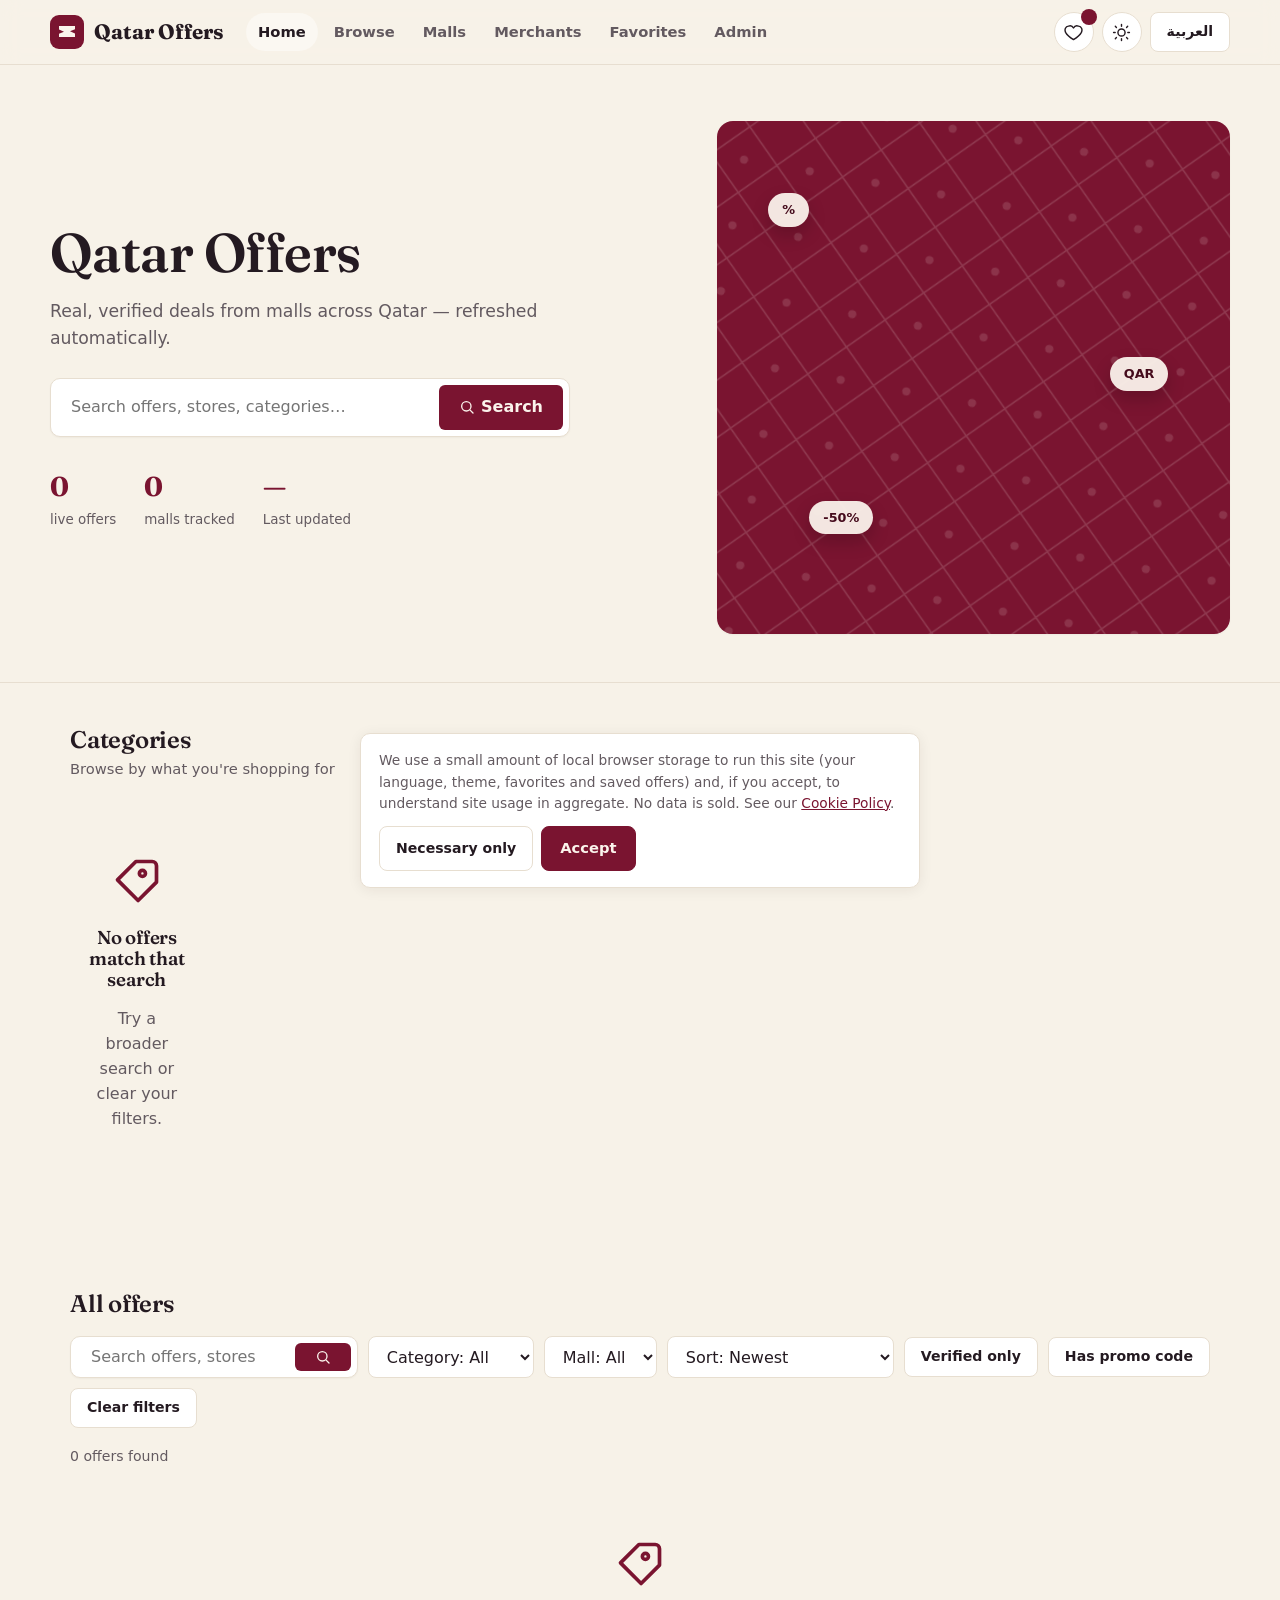
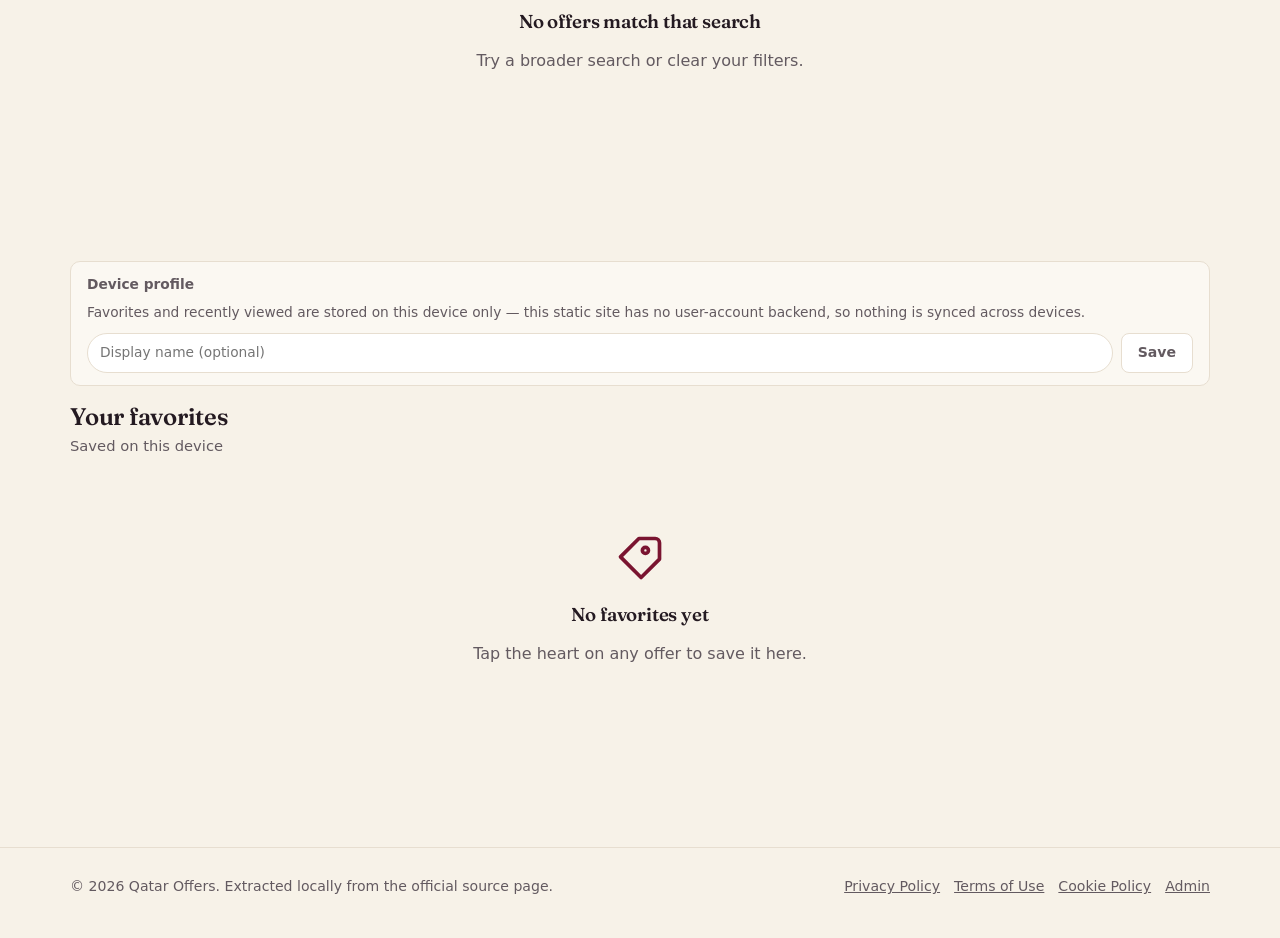
==== commit f96fe1fd: "Add files via upload" ====
--- a/web/index.html
+++ b/web/index.html
@@ -1,68 +1,362 @@
-<!doctype html>
-<html lang="en" dir="ltr">
+<!DOCTYPE html>
+<html lang="en">
 <head>
-<meta charset="utf-8"><meta name="viewport" content="width=device-width,initial-scale=1">
-<title>Qatar Offers — Verified deals across Qatar</title>
-<meta name="description" content="Discover verified offers and promotions from shopping malls and merchants across Qatar. English and Arabic support.">
-<meta name="theme-color" content="#7d1234"><meta property="og:title" content="Qatar Offers"><meta property="og:description" content="Discover verified offers across Qatar.">
-<link rel="manifest" href="manifest.webmanifest"><link rel="icon" href="icon-192.png"><link rel="apple-touch-icon" href="icon-192.png">
-<style>
-:root{color-scheme:light;--maroon:#7d1234;--maroon2:#a31b47;--gold:#d6b26e;--ink:#211923;--muted:#746a75;--paper:#fbf8fa;--surface:#fff;--line:#eadfe5;--green:#176b48;--green-bg:#e7f6ed;--shadow:0 18px 48px rgba(67,22,43,.08);--radius:22px}*{box-sizing:border-box}html{scroll-behavior:smooth}body{margin:0;background:var(--paper);color:var(--ink);font:16px/1.55 Inter,ui-sans-serif,system-ui,-apple-system,"Segoe UI",sans-serif}button,input,select{font:inherit}button{cursor:pointer}button:focus-visible,a:focus-visible,input:focus-visible,select:focus-visible{outline:3px solid var(--gold);outline-offset:3px}a{color:inherit}.wrap{width:min(1180px,calc(100% - 36px));margin:auto}.topbar{background:#4c0c25;color:#fff;font-size:.83rem}.topinner{display:flex;justify-content:space-between;gap:12px;padding:8px 0}.topinner span:last-child{color:#f0dcae}.sitehead{position:sticky;top:0;z-index:20;background:rgba(255,255,255,.92);backdrop-filter:blur(16px);border-bottom:1px solid var(--line)}.headrow{min-height:78px;display:flex;align-items:center;gap:24px}.brand{display:flex;align-items:center;gap:11px;text-decoration:none;min-width:max-content}.brandmark{width:43px;height:43px;border-radius:14px;background:linear-gradient(145deg,var(--maroon2),#510a26);display:grid;place-items:center;color:#fff;font-weight:900;font-size:1.2rem;box-shadow:0 8px 18px #7d12342b}.brand strong{display:block;font-size:1.08rem;letter-spacing:-.04em}.brand small{display:block;color:var(--muted);font-size:.72rem;letter-spacing:.04em}.search{flex:1;position:relative}.search input{width:100%;border:1px solid var(--line);border-radius:999px;padding:13px 18px 13px 46px;background:#fdfbfc;outline:none}.search:before{content:'⌕';position:absolute;left:18px;top:6px;font-size:1.8rem;color:var(--muted)}.headactions{display:flex;gap:9px;align-items:center}.iconbtn,.langbtn{border:1px solid var(--line);background:#fff;color:var(--ink);padding:10px 13px;border-radius:999px}.iconbtn span{color:var(--maroon);font-weight:800}.langbtn{font-weight:700}.hero{padding:56px 0 28px;background:radial-gradient(ellipse at 80% 0%,#f2dce5 0,transparent 36%),linear-gradient(135deg,#fbf4f7,#f8f5f1)}.hero-grid{display:grid;grid-template-columns:1.15fr .85fr;gap:32px;align-items:center}.eyebrow{display:inline-flex;align-items:center;gap:8px;border:1px solid #e6cad5;background:#fff8fb;border-radius:99px;padding:6px 12px;color:var(--maroon);font-size:.8rem;font-weight:800;letter-spacing:.04em;text-transform:uppercase}.dot{width:7px;height:7px;background:#26845a;border-radius:50%;box-shadow:0 0 0 4px #26845a20}.hero h1{font-size:clamp(2.5rem,5vw,4.4rem);line-height:1.03;letter-spacing:-.065em;margin:18px 0}.hero h1 em{font-style:normal;color:var(--maroon)}.hero p{color:var(--muted);max-width:600px;font-size:1.08rem}.hero-search{display:flex;gap:8px;margin-top:24px;padding:7px;background:#fff;border:1px solid var(--line);border-radius:16px;box-shadow:var(--shadow);max-width:620px}.hero-search input{min-width:0;flex:1;border:0;outline:0;padding:10px 12px;background:transparent}.primary{border:0;border-radius:12px;background:var(--maroon);color:#fff;padding:12px 18px;font-weight:800;transition:transform .18s,background .18s}.primary:hover{background:var(--maroon2);transform:translateY(-1px)}.hero-foot{display:flex;gap:18px;flex-wrap:wrap;color:var(--muted);font-size:.82rem;margin-top:15px}.hero-art{min-height:300px;position:relative;display:grid;place-items:center}.orb{position:absolute;width:min(340px,80%);aspect-ratio:1;border-radius:50%;background:linear-gradient(145deg,#8c183c,#4b0b25);box-shadow:0 28px 70px #7d12342e}.orb:before,.orb:after{content:'';position:absolute;border:1px solid #ffffff3b;border-radius:50%;inset:18px}.orb:after{inset:38px}.deal-ticket{position:relative;z-index:1;background:#fff;border-radius:22px;padding:24px 26px;box-shadow:0 25px 55px #21091642;transform:rotate(-6deg);width:240px}.deal-ticket small{font-weight:800;color:var(--muted);letter-spacing:.1em;text-transform:uppercase}.deal-ticket strong{display:block;color:var(--maroon);font-size:3.7rem;line-height:1.1;letter-spacing:-.08em}.deal-ticket span{display:block;font-weight:800}.deal-ticket .ticketline{height:1px;border-top:1px dashed #d8c9d0;margin:15px 0}.float-pill{position:absolute;z-index:2;background:#fff;border:1px solid var(--line);border-radius:999px;padding:11px 15px;box-shadow:var(--shadow);font-size:.85rem;font-weight:800}.float-pill.one{top:25px;right:0}.float-pill.two{bottom:20px;left:0}.stats{display:grid;grid-template-columns:repeat(3,1fr);gap:12px;margin-top:18px}.stat{padding:14px 16px;border:1px solid var(--line);background:#fff;border-radius:15px}.stat b{font-size:1.25rem;display:block}.stat span{color:var(--muted);font-size:.8rem}.main{padding:30px 0 68px}.section{margin:30px 0}.sectionhead{display:flex;align-items:end;justify-content:space-between;gap:16px;margin-bottom:17px}.sectionhead h2{font-size:1.55rem;letter-spacing:-.045em;margin:0}.sectionhead p{margin:3px 0 0;color:var(--muted);font-size:.9rem}.textbtn{border:0;background:transparent;color:var(--maroon);font-weight:800;padding:8px}.categories{display:flex;gap:9px;overflow:auto;padding:3px 1px 10px;scrollbar-width:thin}.cat{white-space:nowrap;border:1px solid var(--line);border-radius:999px;background:#fff;color:#514651;padding:10px 16px;font-weight:700;transition:.18s}.cat:hover,.cat[aria-pressed=true]{background:var(--maroon);color:#fff;border-color:var(--maroon)}.filters{display:flex;align-items:center;gap:10px;flex-wrap:wrap;margin:15px 0 20px}.filters label{font-size:.85rem;color:var(--muted)}.filters select{border:1px solid var(--line);background:#fff;border-radius:10px;padding:10px 12px;color:var(--ink)}.count{margin-inline-start:auto;color:var(--muted);font-size:.85rem}.offergrid{display:grid;grid-template-columns:repeat(3,minmax(0,1fr));gap:17px}.offer{position:relative;min-width:0;overflow:hidden;border:1px solid var(--line);background:var(--surface);border-radius:19px;box-shadow:0 5px 20px #34162906;transition:transform .2s,box-shadow .2s,border-color .2s;animation:rise .4s both}.offer:hover{transform:translateY(-4px);box-shadow:var(--shadow);border-color:#d5b4c2}.offerimg{height:166px;background:linear-gradient(135deg,#f2e3e9,#f8f4f1);position:relative;overflow:hidden;display:grid;place-items:center}.offerimg img{width:100%;height:100%;object-fit:cover}.offerimg .fallback{font-size:2.8rem;color:#8b2345;font-weight:900;letter-spacing:-.08em}.discount{position:absolute;left:13px;top:13px;background:var(--maroon);color:#fff;padding:7px 10px;border-radius:9px;font-weight:900;font-size:.86rem;box-shadow:0 5px 15px #4b0b2526}.verified{position:absolute;right:12px;top:12px;background:var(--green-bg);color:var(--green);padding:6px 8px;border-radius:99px;font-size:.7rem;font-weight:900}.fav{position:absolute;right:12px;bottom:12px;border:1px solid #e7dce2;background:#ffffffed;border-radius:50%;width:37px;height:37px;font-size:1.2rem;color:var(--maroon)}.offerbody{padding:15px}.merchant{font-size:.78rem;color:var(--muted);font-weight:800;text-transform:uppercase;letter-spacing:.045em;white-space:nowrap;overflow:hidden;text-overflow:ellipsis}.offertitle{font-weight:850;letter-spacing:-.025em;line-height:1.3;margin:7px 0 8px;min-height:2.55em}.desc{font-size:.86rem;color:var(--muted);display:-webkit-box;-webkit-line-clamp:2;-webkit-box-orient:vertical;overflow:hidden;min-height:2.7em}.offerbottom{display:flex;justify-content:space-between;align-items:center;gap:8px;margin-top:14px;padding-top:12px;border-top:1px solid #f0e8ec}.expiry{font-size:.78rem;color:var(--muted)}.expiry.soon{color:#a73a25;font-weight:800}.detailsbtn{border:0;background:transparent;color:var(--maroon);font-weight:900;padding:4px 0}.empty{border:1px dashed #d9c4ce;background:#fff;border-radius:18px;padding:46px 18px;text-align:center;color:var(--muted);grid-column:1/-1}.empty strong{display:block;color:var(--ink);font-size:1.1rem;margin-bottom:5px}.skeleton{height:330px;border-radius:18px;background:linear-gradient(100deg,#f2e9ee 20%,#fff7fa 40%,#f2e9ee 60%);background-size:200% 100%;animation:shine 1.2s infinite}.pagination{display:flex;justify-content:center;align-items:center;gap:8px;margin-top:24px}.pagination button{border:1px solid var(--line);border-radius:10px;padding:9px 14px;background:#fff}.pagination button:disabled{opacity:.4;cursor:not-allowed}.source-note{padding:16px 18px;border:1px solid var(--line);background:#fff;border-radius:15px;color:var(--muted);font-size:.86rem}.source-note b{color:var(--ink)}footer{background:#260816;color:#fff;padding:34px 0}.footerrow{display:flex;justify-content:space-between;align-items:center;gap:20px}.footerrow p{color:#d7c3ce;font-size:.85rem;margin:4px 0}.footerlinks{display:flex;gap:16px;flex-wrap:wrap}.footerlinks a{color:#f1dfe7;font-size:.85rem;text-decoration:none}.footerlinks a:hover{text-decoration:underline}dialog{width:min(620px,calc(100% - 24px));max-height:88vh;overflow:auto;border:1px solid var(--line);border-radius:22px;background:#fff;color:var(--ink);padding:0;box-shadow:0 30px 100px #17040e40}dialog::backdrop{background:#1d0612a6;backdrop-filter:blur(4px)}.modalhead{display:flex;justify-content:space-between;align-items:start;gap:14px;padding:22px 24px 0}.modalhead h2{margin:4px 0;font-size:1.6rem;letter-spacing:-.04em}.close{border:1px solid var(--line);border-radius:50%;width:38px;height:38px;background:#fff;font-size:1.2rem}.modalbody{padding:0 24px 24px}.modalbody p{color:var(--muted)}.modalactions{display:flex;gap:10px;flex-wrap:wrap;margin-top:20px}.secondary{border:1px solid var(--line);border-radius:12px;background:#fff;padding:11px 15px;font-weight:800}.modalmeta{display:flex;gap:8px;flex-wrap:wrap;margin:12px 0}.tag{display:inline-flex;border:1px solid var(--line);border-radius:99px;padding:5px 10px;font-size:.8rem;color:var(--muted)}.toast{position:fixed;bottom:20px;left:50%;transform:translate(-50%,20px);opacity:0;pointer-events:none;background:#24121d;color:#fff;padding:12px 18px;border-radius:12px;z-index:100;transition:.2s;box-shadow:var(--shadow)}.toast.show{opacity:1;transform:translate(-50%,0)}.hidden{display:none!important}.sr{position:absolute;width:1px;height:1px;padding:0;margin:-1px;overflow:hidden;clip:rect(0,0,0,0);white-space:nowrap;border:0}@keyframes rise{from{opacity:0;transform:translateY(8px)}to{opacity:1;transform:translateY(0)}}@keyframes shine{to{background-position:-200% 0}}@media(max-width:900px){.hero-grid{grid-template-columns:1fr .65fr}.offergrid{grid-template-columns:repeat(2,minmax(0,1fr))}.headrow{gap:12px}.brand small{display:none}.hero-art{min-height:250px}.stats{grid-template-columns:repeat(3,1fr)}}@media(max-width:650px){.wrap{width:min(100% - 24px,1180px)}.topinner{font-size:.72rem}.headrow{min-height:68px;flex-wrap:wrap;padding:10px 0}.brand{flex:1}.brandmark{width:38px;height:38px}.headactions{gap:5px}.iconbtn{padding:8px 10px}.search{order:3;flex-basis:100%}.search input{padding:10px 15px 10px 42px}.hero{padding:36px 0 20px}.hero-grid{grid-template-columns:1fr}.hero-art{display:none}.hero h1{font-size:2.7rem}.hero p{font-size:1rem}.hero-search{border-radius:14px}.hero-search .primary{padding:10px 13px}.stats{gap:7px}.stat{padding:10px}.stat b{font-size:1.05rem}.stat span{font-size:.7rem}.main{padding-top:16px}.section{margin:25px 0}.sectionhead h2{font-size:1.3rem}.offergrid{grid-template-columns:1fr;gap:12px}.offer{display:grid;grid-template-columns:112px 1fr;min-height:152px}.offerimg{height:100%;min-height:152px}.offerimg .fallback{font-size:1.9rem}.discount{left:7px;top:7px;font-size:.72rem;padding:5px 6px}.verified{right:5px;top:7px;font-size:.61rem;padding:4px 5px}.fav{width:31px;height:31px;right:6px;bottom:6px}.offerbody{padding:12px}.offertitle{min-height:0;font-size:.95rem}.desc{font-size:.8rem;min-height:0}.offerbottom{margin-top:8px;padding-top:8px}.count{margin-inline-start:0;flex-basis:100%}.filters select{flex:1;min-width:130px}.footerrow{align-items:start;flex-direction:column}.deal-ticket{display:none}}@media(prefers-reduced-motion:reduce){*,*:before,*:after{scroll-behavior:auto!important;animation-duration:.01ms!important;animation-iteration-count:1!important;transition-duration:.01ms!important}}
-.footerpolicy{border:0;background:transparent;color:#f1dfe7;font:inherit;font-size:.85rem;text-decoration:underline;cursor:pointer}.account-consent{display:flex;gap:8px;align-items:flex-start;margin:14px 0;font-size:.85rem;color:var(--muted)}.account-consent input{width:auto;margin-top:5px;flex:0 0 auto}.cookie-banner{position:fixed;z-index:120;bottom:16px;left:16px;right:16px;width:min(760px,calc(100% - 32px));margin:auto;background:#fff;border:1px solid var(--line);border-radius:18px;box-shadow:0 20px 70px #20071530;padding:18px;display:flex;gap:18px;align-items:center;justify-content:space-between}.cookie-banner[hidden]{display:none}.cookie-banner p{margin:4px 0;color:var(--muted);font-size:.88rem}.cookie-actions{display:flex;gap:8px;flex-wrap:wrap;flex-shrink:0}.cookie-actions button{white-space:nowrap}.legal-link{color:var(--maroon)}@media(max-width:650px){.cookie-banner{align-items:stretch;flex-direction:column;bottom:8px;left:8px;right:8px;width:calc(100% - 16px)}.cookie-actions{display:grid;grid-template-columns:1fr 1fr}.footerlinks{gap:10px}}.mallgrid{display:grid;grid-template-columns:repeat(4,minmax(0,1fr));gap:12px}.mallcard{display:flex;flex-direction:column;align-items:stretch;gap:8px;min-height:145px;padding:15px;border:1px solid var(--line);border-radius:16px;background:#fff;color:var(--ink);transition:transform .18s,border-color .18s,box-shadow .18s}.mallcard:hover{border-color:#d5b4c2;box-shadow:var(--shadow)}.mallbrowse{display:flex;flex-direction:column;align-items:flex-start;gap:8px;text-align:start;flex:1;border:0;background:transparent;color:inherit;padding:0;cursor:pointer}.mallcard strong{font-size:1rem;letter-spacing:-.02em}.mallcard small{color:var(--muted)}.mallcard .mallmark{display:grid;place-items:center;width:36px;height:36px;border-radius:12px;background:#f5e8ed;color:var(--maroon);font-weight:900}.mallcard>a,.merchantcard>a{font-size:.82rem;font-weight:800;color:var(--maroon);text-decoration:none}.mallcard>a:hover,.merchantcard>a:hover{text-decoration:underline}.merchantgrid{display:grid;grid-template-columns:repeat(4,minmax(0,1fr));gap:12px}.merchantcard{display:flex;flex-direction:column;gap:8px;padding:15px;border:1px solid var(--line);border-radius:16px;background:#fff;min-height:120px}.merchantbrowse{border:0;background:transparent;color:var(--ink);font-weight:850;text-align:start;padding:0;cursor:pointer}.merchantcard small{color:var(--muted)}@media(max-width:900px){.mallgrid,.merchantgrid{grid-template-columns:repeat(3,minmax(0,1fr))}}@media(max-width:650px){.mallgrid,.merchantgrid{grid-template-columns:repeat(2,minmax(0,1fr));gap:8px}.mallcard,.merchantcard{min-height:116px;padding:13px}}</style>
+<meta charset="utf-8">
+<meta name="viewport" content="width=device-width, initial-scale=1">
+<title>Qatar Offers — Real, verified deals from malls across Qatar</title>
+<meta name="description" content="Browse live, verified offers from malls across Qatar. Search, filter by category, and track prices, discounts and expiry dates — refreshed automatically from official sources.">
+<meta name="theme-color" content="#7A1430">
+<link rel="manifest" href="manifest.webmanifest">
+<link rel="icon" href="icon-192.png">
+<link rel="apple-touch-icon" href="icon-192.png">
+<meta name="apple-mobile-web-app-capable" content="yes">
+<link rel="canonical" href="index.html">
+<meta property="og:type" content="website">
+<meta property="og:site_name" content="Qatar Offers">
+<link rel="stylesheet" href="assets/app.css">
 </head>
 <body>
-<div class="topbar"><div class="wrap topinner"><span id="topline">Your guide to verified offers across Qatar</span><span id="timezone">All dates shown in Qatar time · Asia/Doha</span></div></div>
-<header class="sitehead"><div class="wrap headrow"><a class="brand" href="./" aria-label="Qatar Offers home"><span class="brandmark">Q</span><span><strong>Qatar Offers</strong><small id="brandtag">THE SMARTER WAY TO SAVE</small></span></a><form id="headerSearch" class="search" role="search"><label class="sr" for="searchInput">Search offers and merchants</label><input id="searchInput" type="search" placeholder="Search offers, brands or malls…" autocomplete="off"></form><div class="headactions"><button id="favoritesBtn" class="iconbtn" type="button" aria-pressed="false">♡ <span id="favCount">0</span></button><button id="accountBtn" class="iconbtn" type="button">Sign in</button><button id="langBtn" class="langbtn" type="button" aria-label="Switch language">عربي</button></div></div></header>
-<section class="hero"><div class="wrap hero-grid"><div><span class="eyebrow"><i class="dot"></i><span id="heroEyebrow">Verified offers, less searching</span></span><h1 id="heroTitle">Your next great deal<br>is <em>closer than ever.</em></h1><p id="heroText">Discover promotions from malls and merchants across Qatar, gathered from their original sources and checked before they appear here.</p><form id="heroSearch" class="hero-search" role="search"><label class="sr" for="heroInput">Search Qatar offers</label><input id="heroInput" type="search" placeholder="What are you looking for today?"><button class="primary" id="searchButton" type="submit">Find offers →</button></form><div class="hero-foot"><span>✓ <span id="heroVerified">Source-checked listings</span></span><span>◷ <span id="heroDates">Qatar-local dates</span></span><span>↗ <span id="heroArabic">English + العربية</span></span></div><div class="stats"><div class="stat"><b id="statActive">—</b><span id="statActiveLabel">Active verified offers</span></div><div class="stat"><b id="statMerchants">—</b><span id="statMerchantsLabel">Merchants</span></div><div class="stat"><b id="statMalls">—</b><span id="statMallsLabel">Shopping malls</span></div></div></div><div class="hero-art" aria-hidden="true"><div class="orb"></div><div class="deal-ticket"><small>QATAR OFFERS</small><strong>DEALS</strong><span>Good finds. Clear details.</span><div class="ticketline"></div><span>Verified at the source ✓</span></div><div class="float-pill one">✦ Discover something new</div><div class="float-pill two">♡ Save your favourites</div></div></div></section>
-<main class="main wrap"><section class="section" aria-labelledby="categoryTitle"><div class="sectionhead"><div><h2 id="categoryTitle">Explore categories</h2><p id="categorySub">Find a deal for whatever is on your list.</p></div></div><div id="categories" class="categories" aria-label="Offer categories"></div></section>
-<section class="section" id="mallsSection" aria-labelledby="mallsTitle"><div class="sectionhead"><div><h2 id="mallsTitle">Browse Qatar malls</h2><p id="mallsSubtitle">Explore each destination; offers appear only when verified.</p></div></div><div id="mallsGrid" class="mallgrid"></div></section>
-<section class="section" id="merchantsSection" aria-labelledby="merchantsTitle"><div class="sectionhead"><div><h2 id="merchantsTitle">Browse merchants</h2><p id="merchantsSubtitle">Find a merchant and see its verified offers.</p></div></div><div id="merchantsGrid" class="merchantgrid"></div></section>
-<section class="section" id="featuredSection"><div class="sectionhead"><div><h2 id="featuredTitle">Featured right now</h2><p id="featuredSub">Verified offers worth a closer look.</p></div><button class="textbtn" id="viewAllBtn" type="button">View all offers ↗</button></div><div id="featuredGrid" class="offergrid" aria-live="polite"><div class="skeleton"></div><div class="skeleton"></div><div class="skeleton"></div></div></section>
-<section class="section" id="trendingSection" hidden><div class="sectionhead"><div><h2 id="trendingTitle">Trending offers</h2><p id="trendingSub">Most opened offers on Qatar Offers.</p></div></div><div id="trendingGrid" class="offergrid"></div></section><section class="section" id="latestSection"><div class="sectionhead"><div><h2 id="latestTitle">Recently checked</h2><p id="latestSub">Freshly revalidated at the source.</p></div></div><div id="latestGrid" class="offergrid"></div></section><section class="section" id="endingSection"><div class="sectionhead"><div><h2 id="endingTitle">Ending soon</h2><p id="endingSub">Offers with the nearest published end dates.</p></div></div><div id="endingGrid" class="offergrid"></div></section><section class="section" id="allSection"><div class="sectionhead"><div><h2 id="allTitle">All verified offers</h2><p id="allSub">Current deals with source links and clear terms.</p></div></div><div class="filters"><label for="mallFilter" id="mallLabel">Mall</label><select id="mallFilter"><option value="all">All malls</option></select><label for="areaFilter" id="areaLabel">Area</label><select id="areaFilter"><option value="all">All areas</option></select><label for="sortFilter" id="sortLabel">Sort by</label><select id="sortFilter"><option value="ending">Ending soon</option><option value="newest">Recently checked</option><option value="merchant">Merchant A–Z</option></select><button class="secondary" id="clearFilters" type="button">Clear filters</button><span class="count" id="resultCount" aria-live="polite"></span></div><div id="offerGrid" class="offergrid" aria-live="polite"><div class="skeleton"></div><div class="skeleton"></div><div class="skeleton"></div></div><div id="pagination" class="pagination"></div></section>
-<section class="section" id="recentSection" hidden><div class="sectionhead"><div><h2 id="recentTitle">Recently viewed</h2><p id="recentSub">Pick up where you left off.</p></div><button class="textbtn" id="clearRecent" type="button">Clear history</button></div><div id="recentGrid" class="offergrid"></div></section>
-<section class="source-note"><b id="sourceNoteTitle">Trust starts at the source.</b> <span id="sourceNoteText">Offers are shown only after source evidence is found and the listing is verified. Dates are never guessed; always confirm the final terms with the merchant.</span> <a href="admin.html" id="adminLink" hidden>Admin dashboard</a></section></main>
-<footer><div class="wrap footerrow"><div><a class="brand" href="./" style="color:white"><span class="brandmark">Q</span><span><strong>Qatar Offers</strong><small style="color:#d7c3ce">THE SMARTER WAY TO SAVE</small></span></a><p id="footerText">A community-friendly guide to current offers across Qatar.</p></div><div class="footerlinks"><a href="#allSection" id="footerOffers">Offers</a><a href="#categoryTitle" id="footerCategories">Categories</a><a href="privacy.html">Privacy</a><a href="terms.html">Terms</a><a href="cookies.html">Cookies</a><a href="report.html">Report an offer</a><a href="admin.html" id="footerAdmin">Admin</a><button type="button" class="footerpolicy" id="cookieSettings">Cookie settings</button></div></div></footer>
-<dialog id="accountDialog" aria-labelledby="accountTitle"><div class="modalhead"><div><div class="merchant">QATAR OFFERS</div><h2 id="accountTitle">Your account</h2></div><button class="close" id="accountClose" type="button" aria-label="Close">×</button></div><div class="modalbody"><div class="modalactions"><button class="secondary" id="accountLoginMode" type="button">Sign in</button><button class="secondary" id="accountRegisterMode" type="button">Create account</button><button class="secondary" id="accountLogout" type="button" hidden>Sign out</button><button class="secondary" id="accountDelete" type="button" hidden>Delete account</button></div><p id="accountHelp" class="desc"></p><form id="accountForm"><label for="accountUsername" id="accountUsernameLabel">Username</label><input id="accountUsername" autocomplete="username" required minlength="3" maxlength="40"><label for="accountPassword" id="accountPasswordLabel">Password</label><input id="accountPassword" type="password" autocomplete="current-password" required minlength="12" maxlength="256"><label id="accountConsentWrap" class="account-consent hidden"><input id="accountTermsAccepted" type="checkbox"> I agree to the <a href="terms.html" target="_blank" rel="noopener">Terms</a> and acknowledge the <a href="privacy.html" target="_blank" rel="noopener">Privacy Policy</a>.</label><button class="primary full" id="accountSubmit" type="submit">Sign in</button><div id="accountError" class="error" role="alert"></div></form></div></dialog><dialog id="offerDialog" aria-labelledby="dialogTitle"><div class="modalhead"><div><div class="merchant" id="dialogMerchant"></div><h2 id="dialogTitle"></h2></div><button class="close" id="dialogClose" type="button" aria-label="Close">×</button></div><div class="modalbody" id="dialogBody"></div></dialog><div id="toast" class="toast" role="status" aria-live="polite"></div>
+<div id="header-slot"></div>
+<main id="main">
+
+  <section class="hero">
+    <div class="wrap hero-inner">
+      <div>
+        <h1 id="heroTitle"></h1>
+        <p class="lede" id="heroLede"></p>
+        <form class="search-shell" id="heroSearch" role="search">
+          <label class="visually-hidden" for="heroSearchInput" id="searchLabel"></label>
+          <input id="heroSearchInput" type="search" name="q" autocomplete="off">
+          <button type="submit">
+            <svg viewBox="0 0 24 24" fill="none" stroke="currentColor" stroke-width="2" stroke-linecap="round"><circle cx="11" cy="11" r="7"/><path d="m21 21-4.3-4.3"/></svg>
+            <span id="searchBtnLabel"></span>
+          </button>
+        </form>
+        <div class="hero-stats" id="heroStats" aria-live="polite"></div>
+      </div>
+      <div class="hero-art" aria-hidden="true">
+        <svg viewBox="0 0 400 400" preserveAspectRatio="xMidYMid slice">
+          <defs>
+            <pattern id="geo" width="52" height="52" patternUnits="userSpaceOnUse" patternTransform="rotate(10)">
+              <path d="M26 0 52 26 26 52 0 26Z" fill="none" stroke="rgba(251,244,236,.16)" stroke-width="1.3"/>
+              <circle cx="26" cy="26" r="3.2" fill="rgba(251,244,236,.14)"/>
+            </pattern>
+          </defs>
+          <rect width="400" height="400" fill="url(#geo)"/>
+        </svg>
+        <span class="chip-float" style="top:14%; inset-inline-start:10%">%</span>
+        <span class="chip-float" style="top:46%; inset-inline-end:12%">QAR</span>
+        <span class="chip-float" style="top:74%; inset-inline-start:18%">-50%</span>
+      </div>
+    </div>
+  </section>
+
+  <section class="section" id="categories">
+    <div class="wrap">
+      <div class="section-head">
+        <div><h2 id="catHeading"></h2><p id="catSub"></p></div>
+      </div>
+      <div class="cat-grid" id="catGrid"></div>
+    </div>
+  </section>
+
+  <section class="section" id="featured-section" hidden>
+    <div class="wrap">
+      <div class="section-head">
+        <div><h2 id="featHeading"></h2><p id="featSub"></p></div>
+        <a class="more" href="#browse" id="featMore"></a>
+      </div>
+      <div class="rail" id="featRail"></div>
+    </div>
+  </section>
+
+  <section class="section" id="trending-section" hidden>
+    <div class="wrap">
+      <div class="section-head">
+        <div><h2 id="trendHeading"></h2><p id="trendSub"></p></div>
+      </div>
+      <div class="cat-grid" id="trendGrid"></div>
+    </div>
+  </section>
+
+  <section class="section" id="latest-section" hidden>
+    <div class="wrap">
+      <div class="section-head">
+        <div><h2 id="latestHeading"></h2><p id="latestSub"></p></div>
+      </div>
+      <div class="rail" id="latestRail"></div>
+    </div>
+  </section>
+
+  <section class="section" id="browse">
+    <div class="wrap">
+      <div class="section-head"><div><h2 id="browseHeading"></h2></div></div>
+      <div class="toolbar">
+        <form class="search-shell" id="browseSearchForm" role="search">
+          <label class="visually-hidden" for="browseSearchInput"></label>
+          <input id="browseSearchInput" type="search">
+          <button type="submit" aria-label="Search"><svg viewBox="0 0 24 24" fill="none" stroke="currentColor" stroke-width="2" stroke-linecap="round"><circle cx="11" cy="11" r="7"/><path d="m21 21-4.3-4.3"/></svg></button>
+        </form>
+        <select id="catSelect" aria-label="Filter by category"></select>
+        <select id="mallSelect" aria-label="Filter by mall"></select>
+        <select id="sortSelect" aria-label="Sort offers"></select>
+        <button type="button" class="pill-btn" id="verifiedToggle"></button>
+        <button type="button" class="pill-btn" id="promoToggle"></button>
+        <button type="button" class="pill-btn" id="clearFilters"></button>
+      </div>
+      <p class="result-count" id="resultCount" aria-live="polite"></p>
+      <div id="browseState"></div>
+      <div class="grid" id="browseGrid"></div>
+      <nav class="pagination" id="browsePagination" aria-label="Pagination"></nav>
+    </div>
+  </section>
+
+  <section class="section" id="favorites">
+    <div class="wrap">
+      <div class="note-banner" id="accountBox">
+        <strong id="accountTitle"></strong>
+        <p id="accountBody" style="margin:6px 0 10px"></p>
+        <form id="accountForm" style="display:flex; gap:8px; flex-wrap:wrap">
+          <input id="accountName" type="text" style="flex:1; min-width:160px; padding:8px 12px; border:1px solid var(--line); border-radius:99px; background:var(--card)">
+          <button type="submit" class="pill-btn" id="accountSave"></button>
+        </form>
+      </div>
+      <div class="section-head"><div><h2 id="favHeading"></h2><p id="favSub"></p></div></div>
+      <div id="favContent"></div>
+    </div>
+  </section>
+
+  <section class="section" id="recent-section" hidden>
+    <div class="wrap">
+      <div class="section-head"><div><h2 id="recentHeading"></h2></div></div>
+      <div class="rail" id="recentRail"></div>
+    </div>
+  </section>
+
+</main>
+<div id="footer-slot"></div>
+<script src="assets/app.js"></script>
 <script>
-'use strict';
-const CATEGORIES=[['all','All offers','كل العروض','✦'],['fashion','Fashion','الأزياء','✧'],['food','Food & dining','الطعام والمطاعم','◉'],['electronics','Electronics','الإلكترونيات','▣'],['beauty','Beauty','الجمال','✿'],['home','Home','المنزل','⌂'],['grocery','Grocery','البقالة','◇'],['other','Other','أخرى','＋']];
-const TXT={en:{top:'Your guide to verified offers across Qatar',tag:'THE SMARTER WAY TO SAVE',eyebrow:'Verified offers, less searching',hero1:'Your next great deal',hero2:'is closer than ever.',herotext:'Discover promotions from malls and merchants across Qatar, gathered from their original sources and checked before they appear here.',search:'Search offers, brands or malls…',heroSearch:'What are you looking for today?',find:'Find offers →',verified:'Source-checked listings',dates:'Qatar-local dates',arabic:'English + العربية',active:'Active verified offers',merchants:'Merchants',malls:'Shopping malls',categories:'Explore categories',categorySub:'Find a deal for whatever is on your list.',featured:'Featured right now',featuredSub:'Verified offers worth a closer look.',trending:'Trending offers',trendingSub:'Most opened offers on Qatar Offers.',latest:'Recently checked',latestSub:'Freshly revalidated at the source.',ending:'Ending soon',endingSub:'Offers with the nearest published end dates.',viewAll:'View all offers ↗',all:'All verified offers',allSub:'Current deals with source links and clear terms.',mall:'Mall',allMalls:'All malls',area:'Area',allAreas:'All areas',sort:'Sort by',ending:'Ending soon',newest:'Recently checked',trendingSort:'Trending',discountSort:'Highest discount',merchantAZ:'Merchant A–Z',clear:'Clear filters',loading:'Loading verified offers…',noneTitle:'No verified offers match yet',none:'Try a different search or remove a filter. We never fill the page with invented deals.',error:'Could not load live offers. Please check your connection and try again.',details:'View details',ends:'Ends',starts:'Starts',noEnd:'No published end date',today:'Last day',days:'days left',verifiedBadge:'✓ Verified',source:'Original source',terms:'Terms & conditions',redemption:'How to redeem',promo:'Promo code',copy:'Copy code',copied:'Promo code copied',share:'Share offer',favorite:'Save offer',unfavorite:'Remove saved offer',saved:'Saved to favourites',unsaved:'Removed from favourites',sourceNoteTitle:'Trust starts at the source.',sourceNoteText:'Offers are shown only after source evidence is found and the listing is verified. Dates are never guessed; always confirm the final terms with the merchant.',recent:'Recently viewed',recentSub:'Pick up where you left off.',clearRecent:'Clear history',historyCleared:'Recently viewed cleared',footer:'A community-friendly guide to current offers across Qatar.',offers:'Offers',admin:'Admin',activeWord:'active',results:n=>`${n} offer${n===1?'':'s'}`,page:(a,b)=>`Page ${a} of ${b}`,retry:'Retry',filtersCleared:'Filters cleared',expired:'Expired or unavailable',openSource:'Visit merchant source ↗',noDescription:'No additional description was published by the source.',unknown:'Merchant offer',signIn:'Sign in',createAccount:'Create account',username:'Username',password:'Password',accountTitle:'Your account',accountHelp:'Sign in to sync saved offers across your devices. Accounts require the self-hosted backend.',accountLogout:'Sign out',accountSaved:'Your account is ready.',accountLogin:'Sign in',offline:'Showing only saved, verified listings. Live updates are unavailable right now.'},ar:{top:'دليلك إلى العروض الموثقة في قطر',tag:'الطريقة الأذكى للتوفير',eyebrow:'عروض موثقة، بحث أقل',hero1:'عرضك الرائع التالي',hero2:'أقرب مما تتخيل.',herotext:'اكتشف عروض المجمعات والمتاجر في قطر من مصادرها الأصلية بعد التحقق منها قبل عرضها هنا.',search:'ابحث عن العروض أو العلامات التجارية أو المجمعات…',heroSearch:'ما الذي تبحث عنه اليوم؟',find:'ابحث عن العروض ←',verified:'عروض تم التحقق من مصادرها',dates:'التواريخ حسب توقيت قطر',arabic:'العربية + English',active:'العروض الموثقة النشطة',merchants:'المتاجر',malls:'المجمعات التجارية',categories:'تصفح الفئات',categorySub:'اعثر على عرض يناسب احتياجاتك.',featured:'عروض مميزة الآن',featuredSub:'عروض موثقة تستحق الاطلاع.',trending:'العروض الرائجة',trendingSub:'العروض الأكثر فتحاً على عروض قطر.',latest:'تم التحقق منها مؤخراً',latestSub:'عروض أعيد التحقق منها من المصدر.',ending:'تنتهي قريباً',endingSub:'العروض الأقرب إلى تاريخ الانتهاء المنشور.',viewAll:'عرض كل العروض ↗',all:'جميع العروض الموثقة',allSub:'عروض حالية مع روابط المصدر والشروط الواضحة.',mall:'المجمع',allMalls:'كل المجمعات',area:'المنطقة',allAreas:'كل المناطق',sort:'ترتيب حسب',ending:'الأقرب انتهاءً',newest:'الأحدث تحققاً',trendingSort:'الأكثر رواجاً',discountSort:'أعلى خصم',merchantAZ:'المتجر أبجدياً',clear:'مسح عوامل التصفية',loading:'جارٍ تحميل العروض الموثقة…',noneTitle:'لا توجد عروض موثقة مطابقة حالياً',none:'جرّب بحثاً مختلفاً أو أزل أحد عوامل التصفية. لا نعرض عروضاً مختلقة.',error:'تعذر تحميل العروض المباشرة. تحقق من الاتصال وحاول مجدداً.',details:'عرض التفاصيل',ends:'ينتهي',starts:'يبدأ',noEnd:'لا يوجد تاريخ انتهاء منشور',today:'آخر يوم',days:'أيام متبقية',verifiedBadge:'✓ موثق',source:'المصدر الأصلي',terms:'الشروط والأحكام',redemption:'طريقة الاستفادة',promo:'رمز الخصم',copy:'نسخ الرمز',copied:'تم نسخ رمز الخصم',share:'مشاركة العرض',favorite:'حفظ العرض',unfavorite:'إزالة من المحفوظات',saved:'تم الحفظ في المفضلة',unsaved:'تمت الإزالة من المفضلة',sourceNoteTitle:'الثقة تبدأ من المصدر.',sourceNoteText:'لا نعرض العرض إلا بعد العثور على دليل في المصدر والتحقق منه. لا نخمن تواريخ الانتهاء؛ تأكد دائماً من الشروط النهائية لدى المتجر.',recent:'شوهدت مؤخراً',recentSub:'تابع من حيث توقفت.',clearRecent:'مسح السجل',historyCleared:'تم مسح سجل المشاهدة',footer:'دليلك لاكتشاف العروض الحالية في قطر.',offers:'العروض',admin:'الإدارة',activeWord:'نشط',results:n=>`${n} عرض`,page:(a,b)=>`الصفحة ${a} من ${b}`,retry:'إعادة المحاولة',filtersCleared:'تم مسح عوامل التصفية',expired:'منتهي أو غير متاح',openSource:'زيارة مصدر المتجر ↗',noDescription:'لم ينشر المصدر وصفاً إضافياً.',unknown:'عرض من المتجر',signIn:'تسجيل الدخول',createAccount:'إنشاء حساب',username:'اسم المستخدم',password:'كلمة المرور',accountTitle:'حسابك',accountHelp:'سجّل الدخول لمزامنة العروض المحفوظة بين أجهزتك. تتطلب الحسابات تشغيل الخادم الخاص بالتطبيق.',accountLogout:'تسجيل الخروج',accountSaved:'حسابك جاهز.',accountLogin:'تسجيل الدخول',offline:'نعرض العروض الموثقة المحفوظة فقط. التحديث المباشر غير متاح حالياً.'}};
-let lang=localStorage.getItem('qo-lang')||'en',allOffers=[],malls=[],categories=[],merchantRecords=[],currentUser=null,accountMode='login',favoriteIds=new Set(JSON.parse(localStorage.getItem('qo-favorites')||'[]')),recentIds=JSON.parse(localStorage.getItem('qo-recent')||'[]'),filters={q:'',category:'all',mall:'all',sort:'ending',area:'all',favorites:false,page:1},apiLive=false,toastTimer;
-const $=id=>document.getElementById(id),T=()=>TXT[lang],esc=s=>String(s??'').replace(/[&<>"']/g,c=>({'&':'&amp;','<':'&lt;','>':'&gt;','"':'&quot;',"'":'&#39;'}[c])),safeUrl=s=>{try{const u=new URL(s,location.href);return ['http:','https:'].includes(u.protocol)?u.href:''}catch{return''}},today=()=>new Date(new Date().toLocaleString('en-US',{timeZone:'Asia/Qatar'}).split(',')[0]),qatarDate=()=>new Intl.DateTimeFormat('en-CA',{timeZone:'Asia/Qatar',year:'numeric',month:'2-digit',day:'2-digit'}).format(new Date()),daysLeft=o=>{if(!o.end_date)return null;return Math.round((Date.parse(o.end_date+'T00:00:00Z')-Date.parse(qatarDate()+'T00:00:00Z'))/86400000)},merchantLogo=o=>(o.store_name||'?').trim().split(/\s+/).slice(0,2).map(x=>x[0]||'').join('').toUpperCase(),title=o=>lang==='ar'&&o.title_ar?o.title_ar:o.title,merchantName=o=>{const m=merchantRecords.find(x=>x.name===o.store_name||(x.aliases||[]).includes(o.store_name));return lang==='ar'&&(m?.name_ar||o.store_name_ar)?(m?.name_ar||o.store_name_ar):m?.name||o.store_name};
-function showToast(msg){$('toast').textContent=msg;$('toast').classList.add('show');clearTimeout(toastTimer);toastTimer=setTimeout(()=>$('toast').classList.remove('show'),2400)}
-function storeFavs(){localStorage.setItem('qo-favorites',JSON.stringify([...favoriteIds]));$('favCount').textContent=favoriteIds.size}
-async function refreshAccount(syncLocal=false){if(!apiLive){currentUser=null;updateAccountButton();return}try{const me=await getJson('/api/auth/me');currentUser=me.user||null;if(currentUser){const server=await getJson('/api/me/favorites').catch(()=>[]);const serverIds=new Set(server.map(o=>o.id));for(const o of server)favoriteIds.add(o.id);storeFavs();if(syncLocal)for(const id of favoriteIds)if(!serverIds.has(id))fetch('/api/me/favorites/'+encodeURIComponent(id),{method:'POST',credentials:'same-origin',headers:{'Content-Type':'application/json'},body:JSON.stringify({favorite:true})}).catch(()=>{});if(currentUser.role==='admin')$('adminLink').hidden=false}}catch{currentUser=null}updateAccountButton();if(allOffers.length){renderAll();renderFeatured();renderRecent()}}
-function updateAccountButton(){if($('accountBtn'))$('accountBtn').textContent=currentUser?currentUser.username:T().signIn;$('accountLogout').hidden=!currentUser;$('accountDelete').hidden=!currentUser;$('accountForm').classList.toggle('hidden',Boolean(currentUser));$('accountLoginMode').hidden=Boolean(currentUser);$('accountRegisterMode').hidden=Boolean(currentUser)}
-function setAccountMode(mode){accountMode=mode;$('accountTitle').textContent=currentUser?T().accountTitle:mode==='login'?T().signIn:T().createAccount;$('accountSubmit').textContent=mode==='login'?T().accountLogin:T().createAccount;$('accountPassword').autocomplete=mode==='login'?'current-password':'new-password';$('accountConsentWrap').classList.toggle('hidden',mode!=='register');$('accountTermsAccepted').required=mode==='register';$('accountError').textContent='';}
-function isExpired(o){const d=qatarDate();return (o.end_date&&o.end_date<d)||(o.start_date&&o.start_date>d)}
-function isVerified(o){const checked=o.last_checked_at||o.verified_at;const fresh=checked&&Number.isFinite(Date.parse(checked))&&(Date.now()-Date.parse(checked))<=7*86400000;return o.verification_status==='verified'&&o.is_active!==false&&!isExpired(o)&&Boolean(fresh)}
-async function getJson(url){const r=await fetch(url,{headers:{Accept:'application/json'}});if(!r.ok)throw Error('HTTP '+r.status);return r.json()}
-async function loadData(){let apiOffers=[],apiMalls=[],apiCats=[];try{const [first,m,c,merchants]=await Promise.all([getJson('/api/offers?limit=100&page=1'),getJson('/api/malls'),getJson('/api/categories'),getJson('/api/merchants')]);apiOffers=first.offers||[];merchantRecords=merchants||[];for(let page=2;page<=(first.pages||1);page++){const next=await getJson('/api/offers?limit=100&page='+page);apiOffers.push(...(next.offers||[]))}apiMalls=m||[];apiCats=c||[];apiLive=true}catch{apiLive=false}
- if(!apiLive){try{const [o,m]=await Promise.all([getJson('offers.json'),getJson('malls.json')]);apiOffers=o.offers||[];apiMalls=m||[];categories=CATEGORIES.map(([slug,name,name_ar])=>({slug,name,name_ar}));$('sourceNoteText').textContent=T().sourceNoteText}catch{throw Error('Could not load offers')}}
- allOffers=apiOffers.filter(isVerified);malls=apiMalls;categories=apiCats.length?apiCats:categories;$('sourceNoteText').textContent=T().sourceNoteText;renderStats();renderCategories();fillMalls();renderMalls();renderMerchants();renderAll();renderFeatured();renderRecent();await refreshAccount(false);}
-function renderStats(){const unique=new Set(allOffers.map(o=>o.store_name));$('statActive').textContent=allOffers.length.toLocaleString();$('statMerchants').textContent=(merchantRecords.length||unique.size).toLocaleString();$('statMalls').textContent=malls.length.toLocaleString()}
-function applyText(){const t=T();document.documentElement.lang=lang;document.documentElement.dir=lang==='ar'?'rtl':'ltr';document.title=lang==='ar'?'عروض قطر — عروض موثقة':'Qatar Offers — Verified deals across Qatar';$('topline').textContent=t.top;$('brandtag').textContent=t.tag;$('heroEyebrow').textContent=t.eyebrow;$('heroTitle').innerHTML=esc(t.hero1)+'<br><em>'+esc(t.hero2)+'</em>';$('heroText').textContent=t.herotext;$('searchInput').placeholder=t.search;$('heroInput').placeholder=t.heroSearch;$('searchButton').textContent=t.find;$('heroVerified').textContent=t.verified;$('heroDates').textContent=t.dates;$('heroArabic').textContent=t.arabic;$('statActiveLabel').textContent=t.active;$('statMerchantsLabel').textContent=t.merchants;$('statMallsLabel').textContent=t.malls;$('categoryTitle').textContent=t.categories;$('categorySub').textContent=t.categorySub;$('featuredTitle').textContent=t.featured;$('featuredSub').textContent=t.featuredSub;$('trendingTitle').textContent=t.trending;$('trendingSub').textContent=t.trendingSub;$('latestTitle').textContent=t.latest;$('latestSub').textContent=t.latestSub;$('endingTitle').textContent=t.ending;$('endingSub').textContent=t.endingSub;$('sourceNoteText').textContent=t.sourceNoteText;$('viewAllBtn').textContent=t.viewAll;$('allTitle').textContent=t.all;$('allSub').textContent=t.allSub;$('mallLabel').textContent=t.mall;$('areaLabel').textContent=t.area;$('sortLabel').textContent=t.sort;$('clearFilters').textContent=t.clear;$('recentTitle').textContent=t.recent;$('recentSub').textContent=t.recentSub;$('clearRecent').textContent=t.clearRecent;$('sourceNoteTitle').textContent=t.sourceNoteTitle;$('sourceNoteText').textContent=t.sourceNoteText;$('footerText').textContent=t.footer;$('footerOffers').textContent=t.offers;$('footerCategories').textContent=t.categories;$('footerAdmin').textContent=t.admin;$('langBtn').textContent=lang==='en'?'عربي':'English';$('accountTitle').textContent=currentUser?t.accountTitle:(accountMode==='login'?t.signIn:t.createAccount);$('accountLoginMode').textContent=t.signIn;$('accountRegisterMode').textContent=t.createAccount;$('accountLogout').textContent=t.accountLogout;$('accountUsernameLabel').textContent=t.username;$('accountPasswordLabel').textContent=t.password;$('accountHelp').textContent=t.accountHelp;$('accountSubmit').textContent=accountMode==='login'?t.accountLogin:t.createAccount;updateAccountButton();$('sortFilter').innerHTML=`<option value="ending">${t.ending}</option><option value="newest">${t.newest}</option><option value="trending">${t.trendingSort}</option><option value="discount">${t.discountSort}</option><option value="merchant">${t.merchantAZ}</option>`;$('mallFilter').options[0].textContent=t.allMalls}
-function renderMalls(){const grid=$('mallsGrid');if(!grid)return;grid.innerHTML=malls.map(m=>{const count=allOffers.filter(o=>o.mall_id===m.id).length;const nm=lang==='ar'&&m.name_ar?m.name_ar:m.name;const href='browse.html?type=mall&id='+encodeURIComponent(m.id);return `<article class="mallcard"><button type="button" class="mallbrowse" data-browse-mall="${esc(m.id)}" aria-label="Filter offers at ${esc(nm)}"><span class="mallmark" aria-hidden="true">Q</span><strong>${esc(nm)}</strong><small>${esc(m.area||'Qatar')} · ${lang==='ar'?`${count} عرض موثق`:`${count} verified ${count===1?'offer':'offers'}`}</small></button><a href="${href}">${lang==='ar'?'صفحة المجمع ↗':'Open mall page ↗'}</a></article>`}).join('')||'<p class="empty">Mall directory is not available yet.</p>'}
-function renderMerchants(){const grid=$('merchantsGrid');if(!grid)return;const records=[...merchantRecords];for(const o of allOffers){if(!records.some(m=>m.name===o.store_name||(m.aliases||[]).includes(o.store_name)))records.push({id:o.store_name,name:o.store_name,name_ar:o.store_name_ar,aliases:[o.store_name]})}const visible=records.filter(m=>m.active!==false).sort((a,b)=>String(a.name).localeCompare(String(b.name))).slice(0,16);grid.innerHTML=visible.map(m=>{const name=lang==='ar'&&m.name_ar?m.name_ar:m.name;const count=allOffers.filter(o=>o.store_name===m.name||(m.aliases||[]).includes(o.store_name)).length;return `<article class="merchantcard"><button type="button" class="merchantbrowse" data-merchant="${esc(m.name)}">${esc(name)}</button><small>${lang==='ar'?`${count} عرض موثق`:`${count} verified ${count===1?'offer':'offers'}`}</small><a href="browse.html?type=merchant&amp;name=${encodeURIComponent(m.name)}">${lang==='ar'?'صفحة المتجر ↗':'Open merchant page ↗'}</a></article>`}).join('')||'<p class="empty">Merchant pages appear when merchants are configured or verified offers are available.</p>'}
-
-function renderCategories(){const arr=CATEGORIES.map(([slug,en,ar,icon])=>({slug,name:en,name_ar:ar,icon}));for(const c of categories){if(c.slug&&!arr.some(x=>x.slug===c.slug))arr.push({slug:c.slug,name:c.name||c.slug,name_ar:c.name_ar||c.name||c.slug,icon:'◇'})}$('categories').innerHTML=arr.map(c=>`<button class="cat" type="button" data-category="${esc(c.slug)}" aria-pressed="${filters.category===c.slug}">${c.icon} ${esc(lang==='ar'?c.name_ar:c.name)}</button>`).join('')}
-function fillMalls(){const select=$('mallFilter'),old=filters.mall;select.innerHTML=`<option value="all">${T().allMalls}</option>`+malls.map(m=>`<option value="${esc(m.id)}">${esc(lang==='ar'&&m.name_ar?m.name_ar:m.name)}</option>`).join('');select.value=old;const area=$('areaFilter'),oldArea=filters.area,areas=[...new Set(malls.map(m=>m.area).filter(Boolean))].sort((a,b)=>a.localeCompare(b));area.innerHTML=`<option value="all">${T().allAreas}</option>`+areas.map(a=>`<option value="${esc(a)}">${esc(a)}</option>`).join('');area.value=oldArea||'all'}
-function matched(){let list=allOffers.filter(o=>!filters.favorites||favoriteIds.has(o.id));if(filters.category!=='all')list=list.filter(o=>o.category===filters.category);if(filters.mall!=='all')list=list.filter(o=>o.mall_id===filters.mall);if(filters.area&&filters.area!=='all'){const ids=new Set(malls.filter(m=>m.area===filters.area).map(m=>m.id));list=list.filter(o=>ids.has(o.mall_id))}if(filters.q){const q=filters.q.toLocaleLowerCase();list=list.filter(o=>[o.title,o.title_ar,o.store_name,merchantName(o),o.mall_name,o.description,o.category].some(v=>String(v||'').toLocaleLowerCase().includes(q)))}if(filters.sort==='newest')list.sort((a,b)=>String(b.last_checked_at||b.last_seen||'').localeCompare(String(a.last_checked_at||a.last_seen||'')));else if(filters.sort==='trending')list.sort((a,b)=>Number(b.views||0)-Number(a.views||0));else if(filters.sort==='merchant')list.sort((a,b)=>a.store_name.localeCompare(b.store_name));else if(filters.sort==='discount'){const pct=o=>{const m=String(o.discount_text||'').match(/(\d+(?:\.\d+)?)\s*%/);return m?Number(m[1]):-1};list.sort((a,b)=>pct(b)-pct(a))}else list.sort((a,b)=>(a.end_date||'9999-12-31').localeCompare(b.end_date||'9999-12-31'));return list}
-function card(o,i){const d=daysLeft(o),exp=d===null?T().noEnd:d<=0?T().today:`${d} ${T().days}`,merchant=merchantRecords.find(m=>m.name===o.store_name||(m.aliases||[]).includes(o.store_name)),image=safeUrl(o.image_url)||safeUrl(merchant?.logo_url),endClass=d!==null&&d<=3?'expiry soon':'expiry';const disc=o.discount_text?`<span class="discount">${esc(o.discount_text)}</span>`:'';return `<article class="offer" style="animation-delay:${Math.min(i,8)*35}ms"><div class="offerimg">${image?`<img loading="lazy" src="${esc(image)}" alt="${esc(o.store_name)} offer" onload="this.nextElementSibling.style.display='none'" onerror="this.remove()">`:''}<span class="fallback">${esc(merchantLogo(o))}</span>${disc}<span class="verified">${T().verifiedBadge}</span><button class="fav" type="button" data-fav="${esc(o.id)}" aria-label="${favoriteIds.has(o.id)?T().unfavorite:T().favorite}" aria-pressed="${favoriteIds.has(o.id)}">${favoriteIds.has(o.id)?'♥':'♡'}</button></div><div class="offerbody"><button class="merchant" style="border:0;background:transparent;padding:0;text-align:start;cursor:pointer" type="button" data-merchant="${esc(o.store_name)}">${esc(merchantName(o))}${o.mall_name?' · '+esc(o.mall_name):''}</button><div class="offertitle">${esc(title(o))}</div><div class="desc">${esc(o.description||T().noDescription)}</div><div class="offerbottom"><span class="${endClass}">${d===null?'◷':'◷ '+esc(exp)}</span><button class="detailsbtn" type="button" data-open="${esc(o.id)}">${T().details} ↗</button></div></div></article>`}
-function renderGrid(target,list,empty=true){const el=$(target);if(!list.length){el.innerHTML=empty?`<div class="empty"><strong>${T().noneTitle}</strong>${T().none}</div>`:'';return}el.innerHTML=list.map(card).join('')}
-function renderFeatured(){let list=[...allOffers].sort((a,b)=>{const da=daysLeft(a),db=daysLeft(b);return (da===null?9999:da)-(db===null?9999:db)}).slice(0,3);renderGrid('featuredGrid',list);const trend=[...allOffers].filter(o=>Number(o.views||0)>0).sort((a,b)=>Number(b.views||0)-Number(a.views||0)).slice(0,3);$('trendingSection').hidden=!trend.length;renderGrid('trendingGrid',trend,false);const latest=[...allOffers].sort((a,b)=>String(b.last_checked_at||b.last_seen||'').localeCompare(String(a.last_checked_at||a.last_seen||''))).slice(0,3);renderGrid('latestGrid',latest);const ending=[...allOffers].filter(o=>o.end_date).sort((a,b)=>a.end_date.localeCompare(b.end_date)).slice(0,3);$('endingSection').hidden=!ending.length;renderGrid('endingGrid',ending,false);}
-function renderAll(){const list=matched(),pageSize=9,pages=Math.max(1,Math.ceil(list.length/pageSize));filters.page=Math.min(filters.page,pages);const start=(filters.page-1)*pageSize;renderGrid('offerGrid',list.slice(start,start+pageSize));$('resultCount').textContent=T().results(list.length);$('pagination').innerHTML=pages>1?`<button type="button" data-page="${filters.page-1}" ${filters.page<=1?'disabled':''}>←</button><span>${T().page(filters.page,pages)}</span><button type="button" data-page="${filters.page+1}" ${filters.page>=pages?'disabled':''}>→</button>`:'';$('favoritesBtn').setAttribute('aria-pressed',filters.favorites);$('favoritesBtn').innerHTML=`${filters.favorites?'♥':'♡'} <span id="favCount">${favoriteIds.size}</span>`}
-function renderRecent(){const list=recentIds.map(id=>allOffers.find(o=>o.id===id)).filter(Boolean).slice(0,3);$('recentSection').hidden=!list.length;renderGrid('recentGrid',list,false)}
-function toggleFavorite(id){if(favoriteIds.has(id)){favoriteIds.delete(id);showToast(T().unsaved)}else{favoriteIds.add(id);showToast(T().saved)}storeFavs();renderAll();renderFeatured();renderRecent();if(apiLive)fetch('/api/me/favorites/'+encodeURIComponent(id),{method:'POST',credentials:'same-origin',headers:{'Content-Type':'application/json'},body:JSON.stringify({favorite:favoriteIds.has(id)})}).catch(()=>{})}
-function addRecent(id){recentIds=[id,...recentIds.filter(x=>x!==id)].slice(0,12);localStorage.setItem('qo-recent',JSON.stringify(recentIds));renderRecent()}
-function openOffer(id){const o=allOffers.find(x=>x.id===id);if(!o)return;addRecent(id);if(apiLive)fetch('/api/offers/'+encodeURIComponent(id),{credentials:'same-origin'}).then(r=>r.ok?r.json():null).then(d=>{if(d?.offer){const ix=allOffers.findIndex(x=>x.id===id);if(ix>=0)allOffers[ix]={...allOffers[ix],...d.offer};renderFeatured()}}).catch(()=>{});$('dialogMerchant').textContent=merchantName(o)+(o.mall_name?' · '+o.mall_name:'');$('dialogTitle').textContent=title(o);const source=safeUrl(o.source_url),d=daysLeft(o);let meta=`<span class="tag">${T().verifiedBadge}</span><span class="tag">${esc(o.category||'other')}</span><span class="tag">${d===null?T().noEnd:d<=0?T().today:T().ends+' '+esc(o.end_date)}</span>`;let prices='';if(o.original_price||o.sale_price)prices=`<p><b>${esc(o.sale_price||'')}</b> ${o.original_price?`<s>${esc(o.original_price)}</s>`:''} <span class="tag">QAR</span></p>`;let code=o.promo_code?`<p><b>${T().promo}:</b> <code>${esc(o.promo_code)}</code> <button class="secondary" type="button" data-copy="${esc(o.promo_code)}">${T().copy}</button></p>`:'';let terms=o.terms?`<h3>${T().terms}</h3><p>${esc(o.terms)}</p>`:'';let description=o.description?esc(o.description):T().noDescription;const related=allOffers.filter(x=>x.id!==o.id&&(x.category===o.category||x.store_name===o.store_name)).slice(0,3);let relatedHtml=related.length?`<h3>${lang==='ar'?'عروض ذات صلة':'Related offers'}</h3><div class="modalmeta">${related.map(x=>`<button class="secondary" type="button" data-open="${esc(x.id)}">${esc(x.store_name)}: ${esc(title(x)).slice(0,70)}</button>`).join('')}</div>`:'';$('dialogBody').innerHTML=`<div class="modalmeta">${meta}</div><p>${description}</p>${prices}${code}${o.start_date?`<p><b>${T().starts}:</b> ${esc(o.start_date)}</p>`:''}${o.end_date?`<p><b>${T().ends}:</b> ${esc(o.end_date)}</p>`:''}${terms}${o.redemption_instructions?`<h3>${T().redemption}</h3><p>${esc(o.redemption_instructions)}</p>`:''}<p><small>${T().source}: ${o.last_checked_at?esc(o.last_checked_at):'—'}</small></p>${relatedHtml}<div class="modalactions">${source?`<a class="primary" href="${esc(source)}" target="_blank" rel="noopener noreferrer">${T().openSource}</a>`:''}<button class="secondary" type="button" data-share="${esc(o.id)}">${T().share}</button><button class="secondary" type="button" data-fav="${esc(o.id)}">${favoriteIds.has(o.id)?T().unfavorite:T().favorite}</button></div>`;if(!$('offerDialog').open)$('offerDialog').showModal()}
-function submitSearch(q){filters.q=q.trim();filters.page=1;$('searchInput').value=filters.q;$('heroInput').value=filters.q;renderAll();$('allSection').scrollIntoView({behavior:'smooth',block:'start'})}
-function showError(){ $('featuredGrid').innerHTML=`<div class="empty"><strong>${T().error}</strong><button class="primary" id="retryBtn" type="button">${T().retry}</button></div>`;$('offerGrid').innerHTML='';$('retryBtn')?.addEventListener('click',()=>location.reload())}
-$('headerSearch').addEventListener('submit',e=>{e.preventDefault();submitSearch($('searchInput').value)});$('heroSearch').addEventListener('submit',e=>{e.preventDefault();submitSearch($('heroInput').value)});$('searchInput').addEventListener('input',()=>{filters.q=$('searchInput').value;filters.page=1;$('heroInput').value=filters.q;renderAll()});$('heroInput').addEventListener('input',()=>{$('searchInput').value=$('heroInput').value});$('mallFilter').addEventListener('change',e=>{filters.mall=e.target.value;filters.page=1;renderAll()});$('areaFilter').addEventListener('change',e=>{filters.area=e.target.value;filters.page=1;renderAll()});$('sortFilter').addEventListener('change',e=>{filters.sort=e.target.value;filters.page=1;renderAll()});$('clearFilters').addEventListener('click',()=>{filters={q:'',category:'all',mall:'all',sort:'ending',area:'all',favorites:false,page:1};$('searchInput').value='';$('heroInput').value='';$('mallFilter').value='all';$('sortFilter').value='ending';renderCategories();renderAll();showToast(T().filtersCleared)});$('viewAllBtn').addEventListener('click',()=>$('allSection').scrollIntoView({behavior:'smooth'}));$('favoritesBtn').addEventListener('click',()=>{filters.favorites=!filters.favorites;filters.page=1;renderAll();$('allSection').scrollIntoView({behavior:'smooth'})});$('langBtn').addEventListener('click',()=>{lang=lang==='en'?'ar':'en';localStorage.setItem('qo-lang',lang);applyText();fillMalls();renderCategories();renderMalls();renderMerchants();renderAll();renderFeatured();renderRecent()});$('clearRecent').addEventListener('click',()=>{recentIds=[];localStorage.setItem('qo-recent','[]');renderRecent();showToast(T().historyCleared)});$('accountBtn').addEventListener('click',()=>{setAccountMode('login');$('accountHelp').textContent=apiLive?T().accountHelp:(lang==='ar'?'يتطلب تسجيل الدخول نشر الواجهة الخلفية على خادمك. تبقى المفضلة محفوظة على هذا الجهاز.':'Sign-in requires the backend to be deployed on your server. Favourites remain saved on this device.');$('accountDialog').showModal()});$('accountClose').addEventListener('click',()=>$('accountDialog').close());$('accountLoginMode').addEventListener('click',()=>setAccountMode('login'));$('accountRegisterMode').addEventListener('click',()=>setAccountMode('register'));$('accountDelete').addEventListener('click',async()=>{if(!currentUser||!confirm('Permanently delete this account and its saved favorites? This cannot be undone.'))return;try{await fetch('/api/auth/account',{method:'DELETE',credentials:'same-origin'}).then(async r=>{if(!r.ok)throw Error('Could not delete account')});currentUser=null;favoriteIds.clear();storeFavs();updateAccountButton();$('accountDialog').close();showToast('Account deleted')}catch(err){showToast(err.message)}});$('accountLogout').addEventListener('click',async()=>{await fetch('/api/auth/logout',{method:'POST',credentials:'same-origin',headers:{'Content-Type':'application/json'},body:'{}'}).catch(()=>{});currentUser=null;updateAccountButton();$('accountDialog').close();showToast(T().accountLogout)});$('accountForm').addEventListener('submit',async e=>{e.preventDefault();$('accountError').textContent='';if(!apiLive){$('accountError').textContent=lang==='ar'?'تتطلب هذه الميزة تشغيل الواجهة الخلفية.':'This feature requires the backend to be running.';return}try{const endpoint=accountMode==='login'?'/api/auth/login':'/api/auth/register';await fetch(endpoint,{method:'POST',credentials:'same-origin',headers:{'Content-Type':'application/json'},body:JSON.stringify({username:$('accountUsername').value,password:$('accountPassword').value,terms_accepted:accountMode==='register'&&$('accountTermsAccepted').checked})}).then(async r=>{const d=await r.json().catch(()=>({}));if(!r.ok)throw Error(d.detail||'Sign in failed');return d});await refreshAccount(true);$('accountPassword').value='';$('accountDialog').close();showToast(T().accountSaved)}catch(err){$('accountError').textContent=err.message}});$('accountDialog').addEventListener('click',e=>{if(e.target===$('accountDialog'))$('accountDialog').close()});$('dialogClose').addEventListener('click',()=>$('offerDialog').close());$('offerDialog').addEventListener('click',e=>{if(e.target===$('offerDialog'))$('offerDialog').close()});
-document.addEventListener('click',async e=>{const b=e.target.closest('button');if(!b)return;if(b.dataset.category){filters.category=b.dataset.category;filters.page=1;renderCategories();renderAll();$('allSection').scrollIntoView({behavior:'smooth'})}if(b.dataset.browseMall){filters.mall=b.dataset.browseMall;filters.area='all';filters.page=1;$('mallFilter').value=filters.mall;$('areaFilter').value='all';renderAll();$('allSection').scrollIntoView({behavior:'smooth'})}if(b.dataset.merchant){filters.q=b.dataset.merchant;$('searchInput').value=filters.q;$('heroInput').value=filters.q;filters.page=1;renderAll();$('allSection').scrollIntoView({behavior:'smooth'})}if(b.dataset.fav){toggleFavorite(b.dataset.fav)}if(b.dataset.open){openOffer(b.dataset.open)}if(b.dataset.page){filters.page=Number(b.dataset.page);renderAll();$('allSection').scrollIntoView({behavior:'smooth'})}if(b.dataset.copy){try{await navigator.clipboard.writeText(b.dataset.copy);showToast(T().copied)}catch{showToast(b.dataset.copy)}}if(b.dataset.share){const o=allOffers.find(x=>x.id===b.dataset.share);const url=new URL(location.href);url.hash='offer-'+encodeURIComponent(o.id);try{if(navigator.share)await navigator.share({title:o.title,text:o.description||o.title,url:url.href});else{await navigator.clipboard.writeText(url.href);showToast(T().share)}}catch{}}});
-async function boot(){applyText();storeFavs();try{await loadData();if(location.hash.startsWith('#offer-'))openOffer(decodeURIComponent(location.hash.slice(7)))}catch(e){showError()}}
-if('serviceWorker'in navigator)navigator.serviceWorker.register('sw.js').catch(()=>{});boot();
-</script><section id="cookieBanner" class="cookie-banner" aria-label="Cookie and local storage choices" aria-live="polite" hidden><div><strong>Privacy choices</strong><p>Qatar Offers uses essential local storage for language, favorites and recently viewed offers, plus a session cookie when you sign in. No advertising or analytics trackers are enabled. <a class="legal-link" href="cookies.html">Read the details</a>.</p></div><div class="cookie-actions"><button type="button" class="secondary" id="essentialOnly">Use essentials only</button><button type="button" class="primary" id="cookieContinue">Continue</button></div></section>
-<script>
-(()=>{const banner=document.getElementById('cookieBanner');if(!banner)return;const key='qo-cookie-choice';const show=()=>{banner.hidden=false;document.getElementById('essentialOnly').focus({preventScroll:true})};const save=choice=>{try{localStorage.setItem(key,JSON.stringify({choice,at:new Date().toISOString(),version:1}))}catch{}banner.hidden=true};let stored=null;try{stored=JSON.parse(localStorage.getItem(key)||'null')}catch{}if(!stored||!['essential','continue'].includes(stored.choice))banner.hidden=false;document.getElementById('essentialOnly').addEventListener('click',()=>save('essential'));document.getElementById('cookieContinue').addEventListener('click',()=>save('continue'));document.getElementById('cookieSettings').addEventListener('click',show)})();
-</script></body></html>
+(function(){
+  const tr = QO.t();
+  QO.wireChrome("home");
+  QO.setSEO({ title: tr.app + " — " + tr.tagline, description: tr.tagline });
+
+  document.getElementById("heroTitle").textContent = tr.app;
+  document.getElementById("heroLede").textContent = tr.tagline;
+  document.getElementById("searchLabel").textContent = tr.search_label;
+  document.getElementById("heroSearchInput").placeholder = tr.search_ph;
+  document.getElementById("searchBtnLabel").textContent = tr.search_btn;
+  document.getElementById("catHeading").textContent = tr.categories;
+  document.getElementById("catSub").textContent = tr.categories_sub;
+  document.getElementById("featHeading").textContent = tr.featured;
+  document.getElementById("featSub").textContent = tr.featured_sub;
+  document.getElementById("featMore").textContent = tr.view_all;
+  document.getElementById("trendHeading").textContent = tr.trending;
+  document.getElementById("trendSub").textContent = tr.trending_sub;
+  document.getElementById("latestHeading").textContent = tr.latest;
+  document.getElementById("latestSub").textContent = tr.latest_sub;
+  document.getElementById("browseHeading").textContent = tr.browse_all;
+  document.getElementById("browseSearchInput").placeholder = tr.search_ph;
+  document.getElementById("favHeading").textContent = tr.favorites_title;
+  document.getElementById("favSub").textContent = tr.favorites_sub;
+  document.getElementById("recentHeading").textContent = tr.recently_viewed;
+  document.getElementById("accountTitle").textContent = tr.account_title;
+  document.getElementById("accountBody").textContent = tr.account_body;
+  document.getElementById("accountName").placeholder = tr.account_name_ph;
+  document.getElementById("accountSave").textContent = tr.account_save;
+  document.getElementById("accountName").value = QO.Profile.get().name || "";
+  document.getElementById("accountForm").addEventListener("submit", (e) => {
+    e.preventDefault();
+    QO.Profile.set({ name: document.getElementById("accountName").value.trim() });
+    QO.toast(tr.account_save + " ✓");
+  });
+  document.getElementById("verifiedToggle").textContent = tr.verified_only;
+  document.getElementById("promoToggle").textContent = tr.has_promo;
+  document.getElementById("clearFilters").textContent = tr.clear_filters;
+
+  document.getElementById("catSelect").setAttribute("aria-label", tr.filter_cat);
+  document.getElementById("mallSelect").setAttribute("aria-label", tr.filter_mall);
+  document.getElementById("sortSelect").setAttribute("aria-label", tr.sort);
+  const catSelect = document.getElementById("catSelect");
+  catSelect.innerHTML = `<option value="">${tr.filter_cat}: ${tr.filter_all}</option>` +
+    QO.CAT_ORDER.map(c => `<option value="${c}">${QO.esc(QO.categoryLabel(c))}</option>`).join("");
+  const sortSelect = document.getElementById("sortSelect");
+  sortSelect.innerHTML = [
+    ["new", tr.sort_new], ["expiry", tr.sort_expiry], ["az", tr.sort_az], ["disc", tr.sort_disc]
+  ].map(([v,l]) => `<option value="${v}">${tr.sort}: ${QO.esc(l)}</option>`).join("");
+
+  document.getElementById("catGrid").innerHTML = QO.skeletonCards(8);
+  document.getElementById("browseState").innerHTML = `<div class="grid">${QO.skeletonCards(6)}</div>`;
+
+  let DATA = null;
+  let filters = { q:"", cat:"", mall:"", verifiedOnly:false, hasPromo:false, sort:"new" };
+  let page = 1;
+  const PER_PAGE = 12;
+
+  function syncFromHash(){
+    if (location.hash.startsWith("#q=")) {
+      filters.q = decodeURIComponent(location.hash.slice(3));
+      document.getElementById("browseSearchInput").value = filters.q;
+      document.getElementById("heroSearchInput").value = filters.q;
+    }
+  }
+
+  function renderCategories(offers){
+    const counts = {};
+    offers.forEach(o => counts[o.category] = (counts[o.category]||0)+1);
+    const cats = QO.CAT_ORDER.filter(c => counts[c]);
+    document.getElementById("catGrid").innerHTML = cats.map(c => `
+      <a class="cat-tile" href="#browse" data-cat="${c}">
+        ${QO.categoryIcon(c, "ic")}
+        <b>${QO.esc(QO.categoryLabel(c))}</b>
+        <span>${QO.t().live_offers_n(counts[c])}</span>
+      </a>`).join("") || QO.emptyState(QO.t().empty_title, QO.t().empty_body);
+    document.getElementById("catGrid").querySelectorAll("[data-cat]").forEach(a => a.addEventListener("click", (e) => {
+      e.preventDefault(); filters.cat = a.dataset.cat; catSelect.value = filters.cat; page = 1; renderBrowse(); scrollToBrowse();
+    }));
+  }
+
+  function renderFeatured(offers){
+    const featured = offers.filter(o => !o.needs_review && (o.category_confidence==null||o.category_confidence>=0.6)).slice(0, 10);
+    const sec = document.getElementById("featured-section");
+    if (!featured.length) { sec.hidden = true; return; }
+    sec.hidden = false;
+    document.getElementById("featRail").innerHTML = featured.map(QO.offerCard).join("");
+  }
+
+  function renderTrending(offers){
+    const byStore = {};
+    offers.forEach(o => { byStore[o.store_name] = (byStore[o.store_name]||0)+1; });
+    const top = Object.entries(byStore).sort((a,b)=>b[1]-a[1]).slice(0,8);
+    const sec = document.getElementById("trending-section");
+    if (!top.length) { sec.hidden = true; return; }
+    sec.hidden = false;
+    document.getElementById("trendGrid").innerHTML = top.map(([name,n]) => `
+      <a class="cat-tile" href="merchant.html?name=${QO.slug(name)}">
+        <b>${QO.esc(name)}</b>
+        <span>${QO.t().merchant_offers(n)}</span>
+      </a>`).join("");
+  }
+
+  function renderLatest(offers){
+    const latest = offers.slice().sort((a,b)=>(b.first_seen||"").localeCompare(a.first_seen||"")).slice(0,10);
+    const sec = document.getElementById("latest-section");
+    if (!latest.length) { sec.hidden = true; return; }
+    sec.hidden = false;
+    document.getElementById("latestRail").innerHTML = latest.map(QO.offerCard).join("");
+  }
+
+  function scrollToBrowse(){ document.getElementById("browse").scrollIntoView({behavior:"smooth", block:"start"}); }
+
+  function renderBrowse(){
+    if (!DATA) return;
+    const filtered = QO.filterOffers(DATA.offers, filters);
+    document.getElementById("resultCount").textContent = QO.t().results(filtered.length);
+    const state = QO.paginate(filtered, page, PER_PAGE);
+    page = state.page;
+    const grid = document.getElementById("browseGrid");
+    document.getElementById("browseState").innerHTML = "";
+    if (!filtered.length) {
+      grid.innerHTML = "";
+      document.getElementById("browseState").innerHTML = QO.emptyState(QO.t().empty_title, QO.t().empty_body);
+    } else {
+      grid.innerHTML = state.slice.map(QO.offerCard).join("");
+    }
+    QO.renderPagination(document.getElementById("browsePagination"), state, (p) => { page = p; renderBrowse(); scrollToBrowse(); });
+  }
+
+  function renderFavorites(){
+    const favIds = new Set(QO.Favorites.all());
+    const body = document.getElementById("favContent");
+    if (!DATA) { body.innerHTML = QO.skeletonCards(3); return; }
+    const favs = DATA.offers.filter(o => favIds.has(o.id));
+    body.innerHTML = favs.length ? `<div class="grid">${favs.map(QO.offerCard).join("")}</div>`
+      : QO.emptyState(QO.t().favorites_empty_title, QO.t().favorites_empty_body);
+  }
+
+  function renderRecent(){
+    if (!DATA) return;
+    const ids = QO.Recents.all();
+    const byId = {}; DATA.offers.forEach(o => byId[o.id] = o);
+    const items = ids.map(id => byId[id]).filter(Boolean).slice(0, 10);
+    const sec = document.getElementById("recent-section");
+    if (!items.length) { sec.hidden = true; return; }
+    sec.hidden = false;
+    document.getElementById("recentRail").innerHTML = items.map(QO.offerCard).join("");
+  }
+
+  function updateHeroStats(meta, mallsCount){
+    const el = document.getElementById("heroStats");
+    const tr2 = QO.t();
+    el.innerHTML = `
+      <div><b>${meta.offers.length}</b><span>${tr2.live_offers}</span></div>
+      <div><b>${mallsCount}</b><span>${tr2.malls_tracked}</span></div>
+      <div><b>${meta.meta.updated ? "" : "—"}</b><span>${tr2.updated}${meta.meta.updated ? ": " + QO.esc(meta.meta.updated) : ""}</span></div>`;
+  }
+
+  async function init(){
+    try {
+      DATA = await QO.loadData();
+    } catch (e) {
+      document.getElementById("browseState").innerHTML = QO.errorState('onclick="location.reload()"');
+      document.getElementById("catGrid").innerHTML = "";
+      return;
+    }
+    const mallNames = [...new Set(DATA.offers.map(o => o.mall_name).filter(Boolean))].sort();
+    document.getElementById("mallSelect").innerHTML = `<option value="">${QO.t().filter_mall}: ${QO.t().filter_all}</option>` +
+      mallNames.map(m => `<option value="${QO.esc(m)}">${QO.esc(m)}</option>`).join("");
+
+    updateHeroStats(DATA, DATA.malls.length || mallNames.length);
+    renderCategories(DATA.offers);
+    renderFeatured(DATA.offers);
+    renderTrending(DATA.offers);
+    renderLatest(DATA.offers);
+    syncFromHash();
+    renderBrowse();
+    renderFavorites();
+    renderRecent();
+    document.querySelectorAll(".grid, .rail").forEach(QO.wireFavButtons);
+    document.body.addEventListener("click", (e) => {
+      if (e.target.closest("[data-fav]")) { renderFavorites(); }
+    });
+    QO.observeReveal(".cat-tile, .offer-card");
+  }
+
+  document.getElementById("heroSearch").addEventListener("submit", (e) => {
+    e.preventDefault();
+    filters.q = document.getElementById("heroSearchInput").value;
+    document.getElementById("browseSearchInput").value = filters.q;
+    page = 1; renderBrowse(); scrollToBrowse();
+  });
+  document.getElementById("browseSearchForm").addEventListener("submit", (e) => {
+    e.preventDefault(); filters.q = document.getElementById("browseSearchInput").value; page = 1; renderBrowse();
+  });
+  document.getElementById("browseSearchInput").addEventListener("input", QO.debounce((e) => {
+    filters.q = e.target.value; page = 1; renderBrowse();
+  }, 280));
+  catSelect.addEventListener("change", () => { filters.cat = catSelect.value; page = 1; renderBrowse(); });
+  document.getElementById("mallSelect").addEventListener("change", (e) => { filters.mall = e.target.value; page = 1; renderBrowse(); });
+  sortSelect.addEventListener("change", () => { filters.sort = sortSelect.value; page = 1; renderBrowse(); });
+  document.getElementById("verifiedToggle").addEventListener("click", (e) => {
+    filters.verifiedOnly = !filters.verifiedOnly; e.target.classList.toggle("on", filters.verifiedOnly); page = 1; renderBrowse();
+  });
+  document.getElementById("promoToggle").addEventListener("click", (e) => {
+    filters.hasPromo = !filters.hasPromo; e.target.classList.toggle("on", filters.hasPromo); page = 1; renderBrowse();
+  });
+  document.getElementById("clearFilters").addEventListener("click", () => {
+    filters = { q:"", cat:"", mall:"", verifiedOnly:false, hasPromo:false, sort:"new" };
+    document.getElementById("browseSearchInput").value = "";
+    document.getElementById("heroSearchInput").value = "";
+    catSelect.value = ""; document.getElementById("mallSelect").value = ""; sortSelect.value = "new";
+    document.getElementById("verifiedToggle").classList.remove("on");
+    document.getElementById("promoToggle").classList.remove("on");
+    page = 1; renderBrowse();
+  });
+
+  init();
+  if ("serviceWorker" in navigator) navigator.serviceWorker.register("sw.js").catch(()=>{});
+})();
+</script>
+</body>
+</html>
--- a/web/assets/app.css
+++ b/web/assets/app.css
@@ -0,0 +1,278 @@
+/* ===========================================================================
+   Qatar Offers — design system
+   Palette draws on the Qatari flag maroon and pearl-diving heritage (gold on
+   pearl white) rather than a generic SaaS kit. Fraunces carries headlines so
+   the brand reads editorial/premium; Inter carries UI and body copy. Arabic
+   mode swaps to IBM Plex Sans Arabic, which is distinct in both script and
+   presence rather than a thin fallback.
+   =========================================================================== */
+
+/* Taste-Skill (minimalist-ui) applied: an editorial serif for display type,
+   paired with the system UI stack rather than a generic Inter/Roboto body
+   face, desaturated/near-flat surfaces, crisp (not pill) primary buttons,
+   and no gradients or heavy shadows anywhere below. */
+@import url("https://fonts.googleapis.com/css2?family=Fraunces:ital,opsz,wght@0,9..144,400;0,9..144,500;0,9..144,600;0,9..144,700;1,9..144,500&display=swap");
+@import url("https://fonts.googleapis.com/css2?family=IBM+Plex+Sans+Arabic:wght@400;500;600;700&display=swap");
+
+:root{
+  --maroon:#7A1430; --maroon-deep:#450B1C; --maroon-bright:#9A1C3D;
+  --gold:#C08A28; --gold-soft:#F1E3BE;
+  --paper:#F7F2E8; --card:#FFFFFF; --card-2:#FBF8F2;
+  --ink:#241A21; --mute:#635A60; --line:#E7DED0;
+  --soon:#B3261E; --good:#2E7D4F; --info:#355C8C;
+  --on-maroon:#FBF4EC;
+  --radius-lg:12px; --radius-md:10px; --radius-sm:8px;
+  --shadow-1: 0 1px 2px rgba(36,26,33,.04);
+  --shadow-2: 0 2px 14px rgba(36,26,33,.07);
+  --font-display:"Fraunces", Georgia, "Noto Serif", serif;
+  --font-body:-apple-system, "SF Pro Display", "Segoe UI", system-ui, sans-serif;
+  --container: 1180px;
+  --dur-1: 160ms; --dur-2: 320ms; --ease: cubic-bezier(.3,.7,.4,1);
+  color-scheme: light;
+}
+:root[data-theme="dark"]{
+  color-scheme: dark;
+  --paper:#1B1417; --card:#241B20; --card-2:#2B2024;
+  --ink:#F3EBEC; --mute:#B4A3A9; --line:#3A2C30;
+  --maroon:#D06E89; --maroon-deep:#F6CBD6; --maroon-bright:#E38AA4;
+  --gold:#E3B356; --gold-soft:#3A2E17;
+  --on-maroon:#2A0D16;
+  --soon:#FF8A80; --good:#7FD7A3; --info:#8FB7E6;
+  --shadow-2: 0 10px 30px -10px rgba(0,0,0,.5);
+}
+@media (prefers-color-scheme: dark){
+  :root:not([data-theme="light"]){
+    color-scheme: dark;
+    --paper:#1B1417; --card:#241B20; --card-2:#2B2024;
+    --ink:#F3EBEC; --mute:#B4A3A9; --line:#3A2C30;
+    --maroon:#D06E89; --maroon-deep:#F6CBD6; --maroon-bright:#E38AA4;
+    --gold:#E3B356; --gold-soft:#3A2E17;
+    --on-maroon:#2A0D16;
+    --soon:#FF8A80; --good:#7FD7A3; --info:#8FB7E6;
+    --shadow-2: 0 10px 30px -10px rgba(0,0,0,.5);
+  }
+}
+
+*,*::before,*::after{box-sizing:border-box}
+html{-webkit-text-size-adjust:100%}
+html[lang="ar"]{ --font-display:"IBM Plex Sans Arabic", var(--font-body); --font-body:"IBM Plex Sans Arabic", system-ui, sans-serif; }
+body{
+  margin:0; background:var(--paper); color:var(--ink);
+  font:16px/1.55 var(--font-body);
+  -webkit-font-smoothing:antialiased;
+  transition:background var(--dur-2) var(--ease), color var(--dur-2) var(--ease);
+}
+h1,h2,h3,h4{font-family:var(--font-display); margin:0; line-height:1.12; font-weight:600; letter-spacing:-.01em}
+a{color:inherit}
+img{max-width:100%; display:block}
+button,input,select{font:inherit; color:inherit}
+.visually-hidden{position:absolute;width:1px;height:1px;overflow:hidden;clip:rect(0 0 0 0);white-space:nowrap;border:0;padding:0;margin:-1px}
+:focus-visible{outline:3px solid var(--gold); outline-offset:2px; border-radius:4px}
+.reveal{opacity:0; transform:translateY(12px); transition:opacity .6s cubic-bezier(.16,1,.3,1), transform .6s cubic-bezier(.16,1,.3,1)}
+.reveal.in{opacity:1; transform:translateY(0)}
+@media (prefers-reduced-motion: reduce){
+  *,*::before,*::after{animation-duration:.001ms !important; animation-iteration-count:1 !important; transition-duration:.001ms !important; scroll-behavior:auto !important}
+}
+
+.skip-link{position:fixed; inset-inline-start:8px; top:-48px; background:var(--maroon); color:var(--on-maroon); padding:10px 16px; border-radius:var(--radius-sm); z-index:200; transition:top var(--dur-1)}
+.skip-link:focus{top:8px}
+
+/* ---------- layout shell ---------- */
+.wrap{max-width:var(--container); margin:0 auto; padding-inline:20px}
+.site-header{position:sticky; top:0; z-index:60; background:color-mix(in srgb, var(--paper) 88%, transparent); backdrop-filter:blur(10px); border-bottom:1px solid var(--line)}
+.site-header .bar{display:flex; align-items:center; gap:14px; padding:12px 0}
+.brand{display:flex; align-items:center; gap:10px; font-family:var(--font-display); font-weight:700; font-size:1.3rem; text-decoration:none; color:var(--ink); white-space:nowrap}
+.brand .mark{width:34px; height:34px; flex:none}
+.main-nav{display:flex; gap:4px; margin-inline-start:8px}
+.main-nav a{padding:8px 12px; border-radius:99px; text-decoration:none; color:var(--mute); font-weight:600; font-size:.92rem; transition:background var(--dur-1), color var(--dur-1)}
+.main-nav a:hover,.main-nav a[aria-current="page"]{background:var(--card-2); color:var(--ink)}
+.head-actions{display:flex; align-items:center; gap:8px; margin-inline-start:auto}
+.icon-btn{display:inline-flex; align-items:center; justify-content:center; width:40px; height:40px; border-radius:99px; border:1px solid var(--line); background:var(--card); cursor:pointer; position:relative; transition:border-color var(--dur-1), transform var(--dur-1)}
+.icon-btn:hover{border-color:var(--maroon)}
+.icon-btn:active{transform:scale(.94)}
+.icon-btn svg{width:19px; height:19px}
+.badge-count{position:absolute; top:-4px; inset-inline-end:-4px; background:var(--maroon); color:var(--on-maroon); font-size:.65rem; font-weight:700; border-radius:99px; min-width:16px; height:16px; display:flex; align-items:center; justify-content:center; padding:0 3px}
+.pill-btn{border:1px solid var(--line); background:var(--card); border-radius:8px; padding:8px 16px; font-weight:600; font-size:.88rem; cursor:pointer; transition:border-color var(--dur-1), background var(--dur-1)}
+.pill-btn:hover{border-color:var(--maroon)}
+.pill-btn.on{background:var(--maroon); border-color:var(--maroon); color:var(--on-maroon)}
+
+.mobile-nav-toggle{display:none; width:40px; height:40px; border-radius:99px; border:1px solid var(--line); background:var(--card); align-items:center; justify-content:center; cursor:pointer}
+@media (max-width: 480px){
+  .brand span{font-size:1.05rem}
+}
+@media (max-width: 860px){
+  .main-nav{position:fixed; inset-inline:0; top:64px; background:var(--paper); border-bottom:1px solid var(--line); flex-direction:column; padding:10px 20px 18px; gap:2px; transform:translateY(-8px); opacity:0; pointer-events:none; transition:opacity var(--dur-1), transform var(--dur-1)}
+  .main-nav.open{opacity:1; pointer-events:auto; transform:translateY(0)}
+  .main-nav a{padding:12px 10px}
+  .mobile-nav-toggle{display:inline-flex}
+}
+
+main{display:block}
+footer.site-footer{border-top:1px solid var(--line); margin-top:64px; padding:28px 0 40px; color:var(--mute); font-size:.88rem}
+footer.site-footer .wrap{display:flex; flex-wrap:wrap; gap:10px 18px; align-items:center; justify-content:space-between}
+footer.site-footer a{color:var(--mute); text-decoration:underline}
+
+/* ---------- hero ---------- */
+.hero{position:relative; overflow:hidden; border-bottom:1px solid var(--line)}
+.hero-inner{display:grid; grid-template-columns:1.1fr .9fr; gap:40px; align-items:center; padding:56px 0 48px}
+@media (max-width:900px){ .hero-inner{grid-template-columns:1fr; padding:36px 0 32px} }
+.hero h1{font-size:clamp(2.1rem, 4.4vw, 3.4rem); max-width:14ch}
+.hero p.lede{color:var(--mute); font-size:1.08rem; max-width:48ch; margin:14px 0 26px}
+.hero-stats{display:flex; gap:28px; margin-top:28px; flex-wrap:wrap}
+.hero-stats b{display:block; font-family:var(--font-display); font-size:1.7rem; color:var(--maroon)}
+.hero-stats span{color:var(--mute); font-size:.84rem}
+.hero-art{position:relative; aspect-ratio:1/1; border-radius:16px; background:var(--maroon);
+  overflow:hidden; box-shadow:var(--shadow-1)}
+.hero-art svg{position:absolute; inset:0; width:100%; height:100%}
+.hero-art .chip-float{position:absolute; background:color-mix(in srgb, var(--on-maroon) 94%, transparent); color:var(--maroon-deep); font-weight:700; font-size:.8rem; padding:7px 14px; border-radius:99px; box-shadow:0 8px 18px rgba(0,0,0,.18)}
+
+.search-shell{display:flex; gap:10px; background:var(--card); border:1px solid var(--line); border-radius:10px; padding:6px; box-shadow:var(--shadow-1); max-width:520px}
+.search-shell input{flex:1; border:0; background:transparent; padding:10px 14px; border-radius:6px; min-width:0}
+.search-shell input:focus-visible{outline-offset:-2px}
+.search-shell button{background:var(--maroon); color:var(--on-maroon); border:0; border-radius:6px; padding:10px 20px; font-weight:700; cursor:pointer; display:flex; align-items:center; gap:6px; white-space:nowrap}
+.search-shell button svg{width:16px; height:16px}
+
+/* ---------- sections ---------- */
+.section{padding:44px 0}
+.section-head{display:flex; align-items:baseline; justify-content:space-between; gap:12px; margin-bottom:18px; flex-wrap:wrap}
+.section-head h2{font-size:1.5rem}
+.section-head p{color:var(--mute); margin:4px 0 0; font-size:.92rem}
+.section-head a.more{font-weight:600; font-size:.88rem; text-decoration:none; color:var(--maroon); white-space:nowrap}
+
+.cat-grid{display:grid; grid-template-columns:repeat(auto-fill,minmax(128px,1fr)); gap:10px}
+.cat-tile{display:flex; flex-direction:column; align-items:flex-start; gap:10px; padding:16px; border:1px solid var(--line); background:var(--card); border-radius:var(--radius-md); text-decoration:none; color:var(--ink); transition:transform var(--dur-1) var(--ease), border-color var(--dur-1)}
+.cat-tile:hover{transform:translateY(-3px); border-color:var(--maroon)}
+.cat-tile .ic{width:34px; height:34px; color:var(--maroon)}
+.cat-tile b{font-size:.92rem; font-weight:700}
+.cat-tile span{font-size:.76rem; color:var(--mute)}
+
+.rail{display:flex; gap:14px; overflow-x:auto; padding-bottom:10px; scroll-snap-type:x proximity; -webkit-overflow-scrolling:touch}
+.rail::-webkit-scrollbar{height:6px}
+.rail::-webkit-scrollbar-thumb{background:var(--line); border-radius:99px}
+.rail > *{scroll-snap-align:start; flex:0 0 272px}
+
+.grid{display:grid; grid-template-columns:repeat(auto-fill,minmax(258px,1fr)); gap:16px}
+
+/* ---------- offer card ---------- */
+.offer-card{position:relative; display:flex; flex-direction:column; background:var(--card); border:1px solid var(--line); border-radius:var(--radius-lg); overflow:hidden; text-decoration:none; color:var(--ink); transition:transform var(--dur-1) var(--ease), box-shadow var(--dur-1) var(--ease), border-color var(--dur-1)}
+.offer-card:hover{transform:translateY(-4px); box-shadow:var(--shadow-2); border-color:transparent}
+.offer-media{position:relative; aspect-ratio:16/10; background:var(--card-2); overflow:hidden}
+.offer-media img{width:100%; height:100%; object-fit:cover}
+.offer-media .placeholder{width:100%; height:100%; display:flex; align-items:center; justify-content:center; color:color-mix(in srgb, var(--maroon) 55%, var(--card-2))}
+.offer-media .placeholder svg{width:38%; height:38%; opacity:.55}
+.offer-disc{position:absolute; top:10px; inset-inline-start:10px; background:var(--maroon); color:var(--on-maroon); font-weight:700; font-size:.8rem; padding:4px 11px; border-radius:99px; box-shadow:0 4px 10px rgba(0,0,0,.18)}
+.offer-expiry{position:absolute; top:10px; inset-inline-end:10px; background:color-mix(in srgb, var(--card) 88%, transparent); color:var(--ink); font-weight:700; font-size:.74rem; padding:4px 10px; border-radius:99px}
+.offer-expiry.soon{color:var(--soon)}
+.fav-btn{position:absolute; bottom:10px; inset-inline-end:10px; width:34px; height:34px; border-radius:99px; border:0; background:color-mix(in srgb, var(--card) 92%, transparent); display:flex; align-items:center; justify-content:center; cursor:pointer; backdrop-filter:blur(4px)}
+.fav-btn svg{width:17px; height:17px; stroke:var(--maroon); fill:none}
+.fav-btn.on svg{fill:var(--maroon)}
+.offer-body{padding:14px 15px 16px; display:flex; flex-direction:column; gap:6px; flex:1}
+.offer-store{display:flex; align-items:center; gap:6px; color:var(--mute); font-size:.82rem; font-weight:600}
+.verified{display:inline-flex; align-items:center; gap:3px; color:var(--good); font-weight:700}
+.verified svg{width:13px; height:13px}
+.offer-title{font-weight:700; font-size:1rem; line-height:1.3}
+.offer-meta-row{display:flex; align-items:center; gap:8px; margin-top:auto; padding-top:8px; flex-wrap:wrap}
+.price-tag{font-weight:800; color:var(--maroon)}
+.price-tag small{font-weight:600; color:var(--mute); font-size:.7rem}
+.tag-chip{font-size:.72rem; color:var(--mute); border:1px solid var(--line); border-radius:99px; padding:2px 9px}
+.tag-chip.bank{color:var(--info); border-color:color-mix(in srgb, var(--info) 40%, var(--line))}
+.tag-chip.review{color:var(--soon); border-color:color-mix(in srgb, var(--soon) 40%, var(--line))}
+
+/* ---------- filters / toolbar ---------- */
+.toolbar{display:flex; flex-wrap:wrap; gap:10px; align-items:center; margin-bottom:18px}
+.toolbar select, .toolbar .search-shell{height:42px}
+.toolbar select{border:1px solid var(--line); background:var(--card); border-radius:8px; padding:0 14px}
+.toolbar .search-shell{flex:1; min-width:220px; max-width:360px}
+.filter-chips{display:flex; flex-wrap:wrap; gap:8px; margin-bottom:16px}
+.result-count{color:var(--mute); font-size:.88rem; margin-bottom:14px}
+
+.pagination{display:flex; align-items:center; justify-content:center; gap:6px; margin-top:28px}
+.pagination button{min-width:38px; height:38px; border-radius:99px; border:1px solid var(--line); background:var(--card); cursor:pointer}
+.pagination button[aria-current="true"]{background:var(--maroon); color:var(--on-maroon); border-color:var(--maroon)}
+.pagination button:disabled{opacity:.4; cursor:not-allowed}
+
+/* ---------- states ---------- */
+.skeleton{background:linear-gradient(90deg,var(--card-2) 25%,var(--line) 37%,var(--card-2) 63%); background-size:400% 100%; animation:shimmer 1.4s ease infinite; border-radius:var(--radius-lg)}
+@keyframes shimmer{0%{background-position:100% 0}100%{background-position:0 0}}
+.skel-card{height:276px}
+.empty-state,.error-state{text-align:center; padding:56px 16px; color:var(--mute)}
+.empty-state svg,.error-state svg{width:52px; height:52px; margin-bottom:14px; color:var(--maroon)}
+.empty-state h3,.error-state h3{color:var(--ink); margin-bottom:6px}
+.error-state button{margin-top:14px}
+
+.toast{position:fixed; bottom:18px; inset-inline:0; display:flex; justify-content:center; z-index:300; pointer-events:none}
+.toast .msg{background:var(--ink); color:var(--paper); padding:10px 18px; border-radius:99px; font-size:.88rem; box-shadow:var(--shadow-2); transform:translateY(16px); opacity:0; transition:transform var(--dur-2) var(--ease), opacity var(--dur-2)}
+.toast.show .msg{transform:translateY(0); opacity:1}
+
+/* ---------- detail page ---------- */
+.breadcrumb{color:var(--mute); font-size:.85rem; display:flex; gap:6px; flex-wrap:wrap; margin-bottom:18px}
+.breadcrumb a{text-decoration:none; color:var(--mute)}
+.breadcrumb a:hover{color:var(--maroon)}
+.detail-grid{display:grid; grid-template-columns:1.1fr .9fr; gap:34px; align-items:start}
+@media (max-width:860px){ .detail-grid{grid-template-columns:1fr} }
+.detail-media{border-radius:var(--radius-lg); overflow:hidden; border:1px solid var(--line); aspect-ratio:16/10; background:var(--card-2)}
+.detail-media img{width:100%; height:100%; object-fit:cover}
+.detail-media .placeholder{width:100%; height:100%; display:flex; align-items:center; justify-content:center; color:color-mix(in srgb, var(--maroon) 55%, var(--card-2))}
+.detail-media .placeholder svg{width:30%; height:30%}
+.detail-panel{background:var(--card); border:1px solid var(--line); border-radius:var(--radius-lg); padding:22px}
+.detail-panel .store-link{color:var(--maroon); font-weight:700; text-decoration:none}
+.detail-panel h1{font-size:1.7rem; margin:6px 0 10px}
+.price-row{display:flex; align-items:baseline; gap:10px; margin:10px 0}
+.price-row .big{font-family:var(--font-display); font-size:1.8rem; color:var(--maroon); font-weight:700}
+.promo-box{display:flex; align-items:center; justify-content:space-between; gap:10px; background:var(--gold-soft); border:1px dashed var(--gold); border-radius:var(--radius-sm); padding:10px 14px; margin:14px 0}
+.promo-box code{font-weight:800; letter-spacing:.06em; font-size:1rem}
+.promo-box button{background:transparent; border:1px solid var(--gold); border-radius:6px; padding:6px 14px; cursor:pointer; font-weight:700}
+.expiry-bar{height:6px; background:var(--line); border-radius:99px; overflow:hidden; margin:6px 0 4px}
+.expiry-bar > i{display:block; height:100%; background:var(--maroon)}
+.action-row{display:flex; gap:10px; margin-top:16px; flex-wrap:wrap}
+.btn{display:inline-flex; align-items:center; gap:8px; border-radius:8px; padding:10px 18px; font-weight:700; font-size:.92rem; cursor:pointer; text-decoration:none; border:1px solid var(--line); background:var(--card)}
+.btn svg{width:16px; height:16px}
+.btn.primary{background:var(--maroon); border-color:var(--maroon); color:var(--on-maroon)}
+.btn.primary:hover{background:var(--maroon-deep)}
+.terms-box{margin-top:18px; padding-top:16px; border-top:1px solid var(--line); color:var(--mute); font-size:.88rem; line-height:1.6}
+.confidence-note{display:flex; gap:8px; align-items:flex-start; font-size:.82rem; color:var(--mute); background:var(--card-2); border-radius:var(--radius-sm); padding:10px 12px; margin-top:14px}
+.confidence-note svg{width:16px; height:16px; flex:none; margin-top:1px; color:var(--info)}
+
+/* ---------- merchant / admin ---------- */
+.merchant-hero{display:flex; align-items:center; gap:18px; padding:30px 0}
+.merchant-avatar{width:68px; height:68px; border-radius:18px; background:var(--maroon); color:var(--on-maroon); display:flex; align-items:center; justify-content:center; font-family:var(--font-display); font-size:1.5rem; font-weight:700}
+.stat-grid{display:grid; grid-template-columns:repeat(auto-fit,minmax(150px,1fr)); gap:12px; margin:18px 0 28px}
+.stat-card{background:var(--card); border:1px solid var(--line); border-radius:var(--radius-md); padding:16px}
+.stat-card b{display:block; font-family:var(--font-display); font-size:1.5rem; color:var(--maroon)}
+.stat-card span{color:var(--mute); font-size:.8rem}
+.bar-list{display:flex; flex-direction:column; gap:10px}
+.bar-row{display:grid; grid-template-columns:120px 1fr 46px; gap:10px; align-items:center; font-size:.84rem}
+.bar-track{height:9px; background:var(--card-2); border-radius:99px; overflow:hidden}
+.bar-fill{height:100%; background:var(--maroon); border-radius:99px}
+table.data-table{width:100%; border-collapse:collapse; font-size:.86rem}
+table.data-table th,table.data-table td{text-align:start; padding:9px 10px; border-bottom:1px solid var(--line)}
+table.data-table th{color:var(--mute); font-weight:700; font-size:.76rem; text-transform:none}
+.status-dot{display:inline-block; width:8px; height:8px; border-radius:99px; margin-inline-end:6px}
+.status-dot.ok{background:var(--good)}
+.status-dot.review{background:var(--soon)}
+.table-wrap{overflow-x:auto; border:1px solid var(--line); border-radius:var(--radius-md)}
+.admin-gate{max-width:380px; margin:64px auto; text-align:center}
+.admin-gate input{width:100%; padding:12px 14px; border:1px solid var(--line); border-radius:var(--radius-sm); margin:14px 0; background:var(--card)}
+
+.note-banner{background:var(--card-2); border:1px solid var(--line); border-radius:var(--radius-md); padding:12px 16px; font-size:.86rem; color:var(--mute); margin-bottom:18px}
+.note-banner a{color:var(--maroon)}
+
+.footer-links{display:flex; gap:14px; flex-wrap:wrap}
+.cookie-banner{position:fixed; left:12px; right:12px; bottom:12px; z-index:250; max-width:560px; margin-inline:auto; background:var(--card); border:1px solid var(--line); border-radius:var(--radius-md); box-shadow:var(--shadow-2); padding:16px 18px}
+.cookie-banner p{margin:0 0 12px; font-size:.86rem; color:var(--mute)}
+.cookie-banner p a{color:var(--maroon)}
+.cookie-banner-actions{display:flex; gap:8px; flex-wrap:wrap}
+.legal-doc{max-width:760px; margin:0 auto; padding:40px 0 70px}
+.legal-doc h1{margin-bottom:6px}
+.legal-doc .meta{color:var(--mute); font-size:.86rem; margin-bottom:28px}
+.legal-doc h2{font-size:1.15rem; margin:30px 0 10px}
+.legal-doc p, .legal-doc li{color:var(--ink); line-height:1.7; font-size:.96rem}
+.legal-doc ul{padding-inline-start:20px}
+.legal-notice{background:var(--card-2); border:1px solid var(--line); border-radius:var(--radius-sm); padding:14px 16px; margin:18px 0; font-size:.88rem; color:var(--mute)}
+.legal-notice.warn{border-color:color-mix(in srgb, var(--soon) 40%, var(--line)); color:var(--soon)}
+
+dialog.sheet{border:0; border-radius:var(--radius-lg); padding:0; max-width:420px; width:calc(100% - 32px); box-shadow:var(--shadow-2)}
+dialog.sheet::backdrop{background:rgba(20,10,14,.5)}
+dialog.sheet .inner{padding:22px}
+
+@media print{ .site-header,.site-footer,.fav-btn,.action-row{display:none} }
